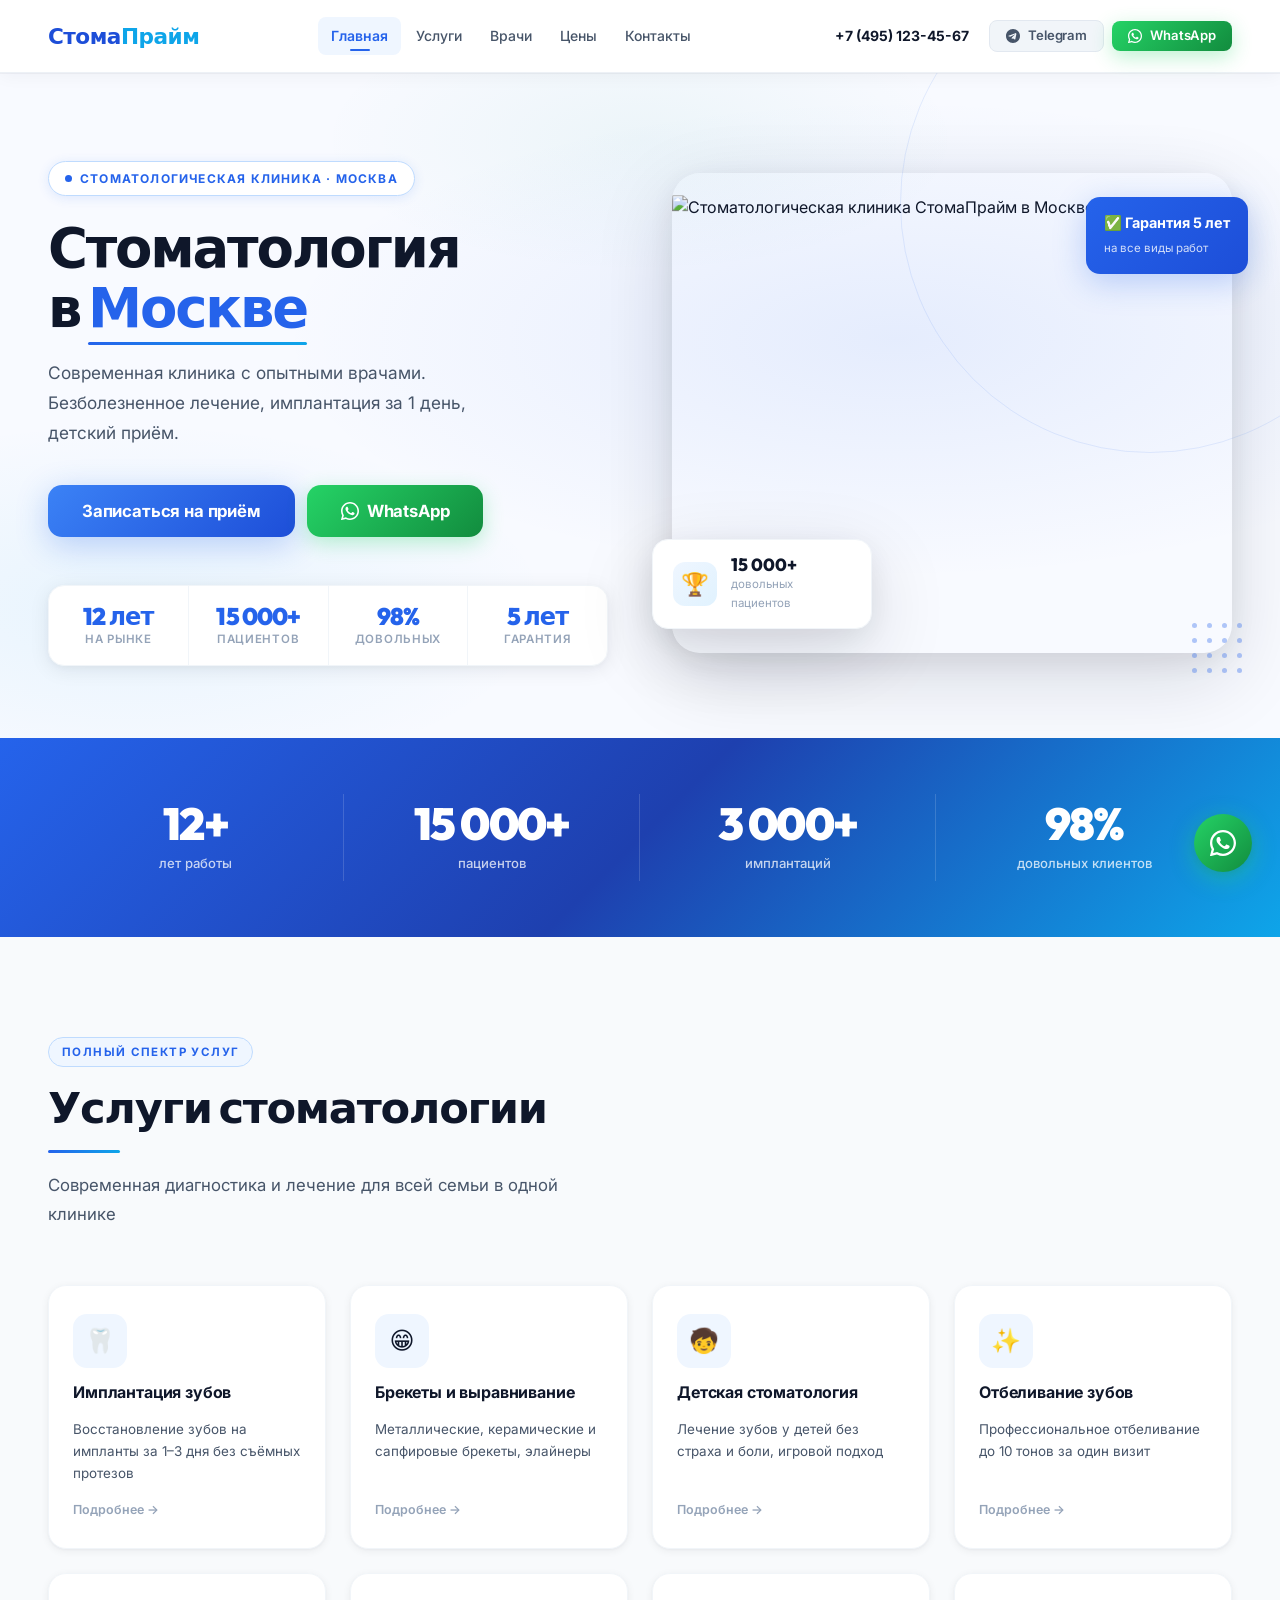
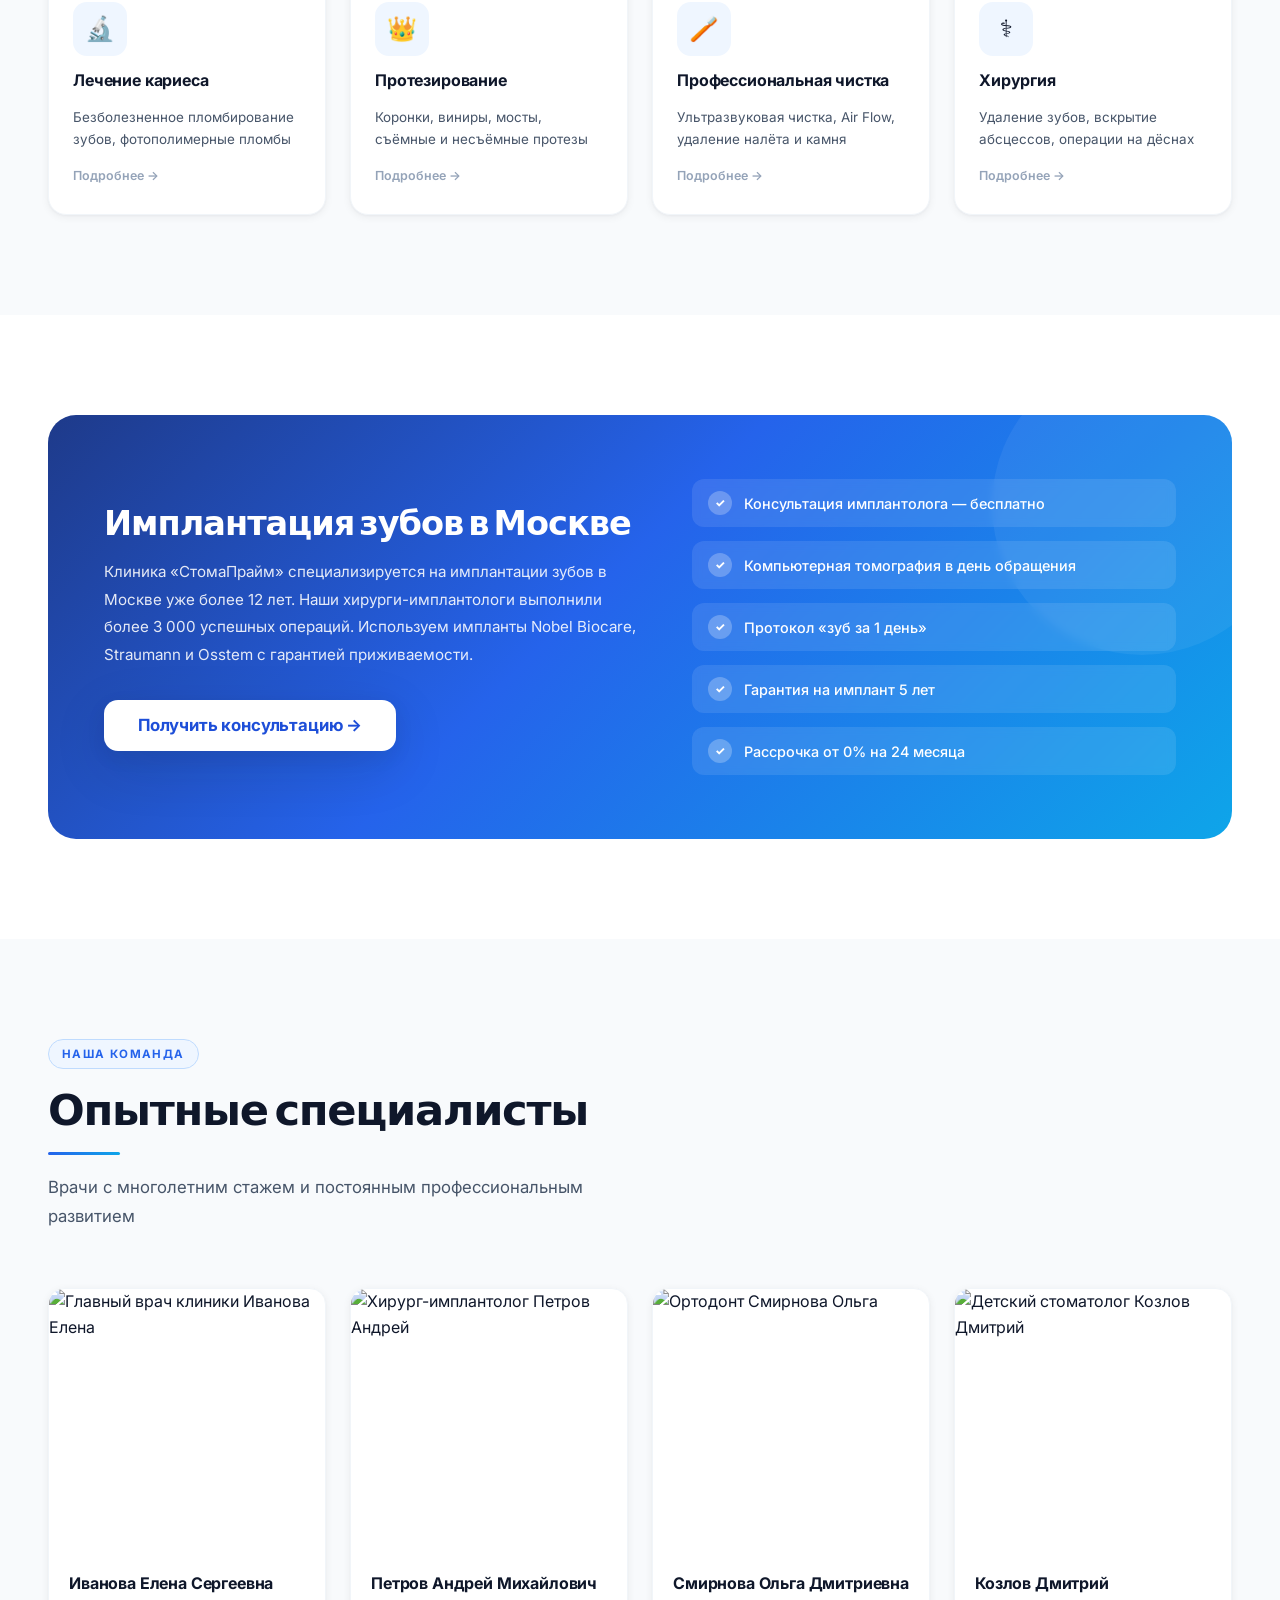
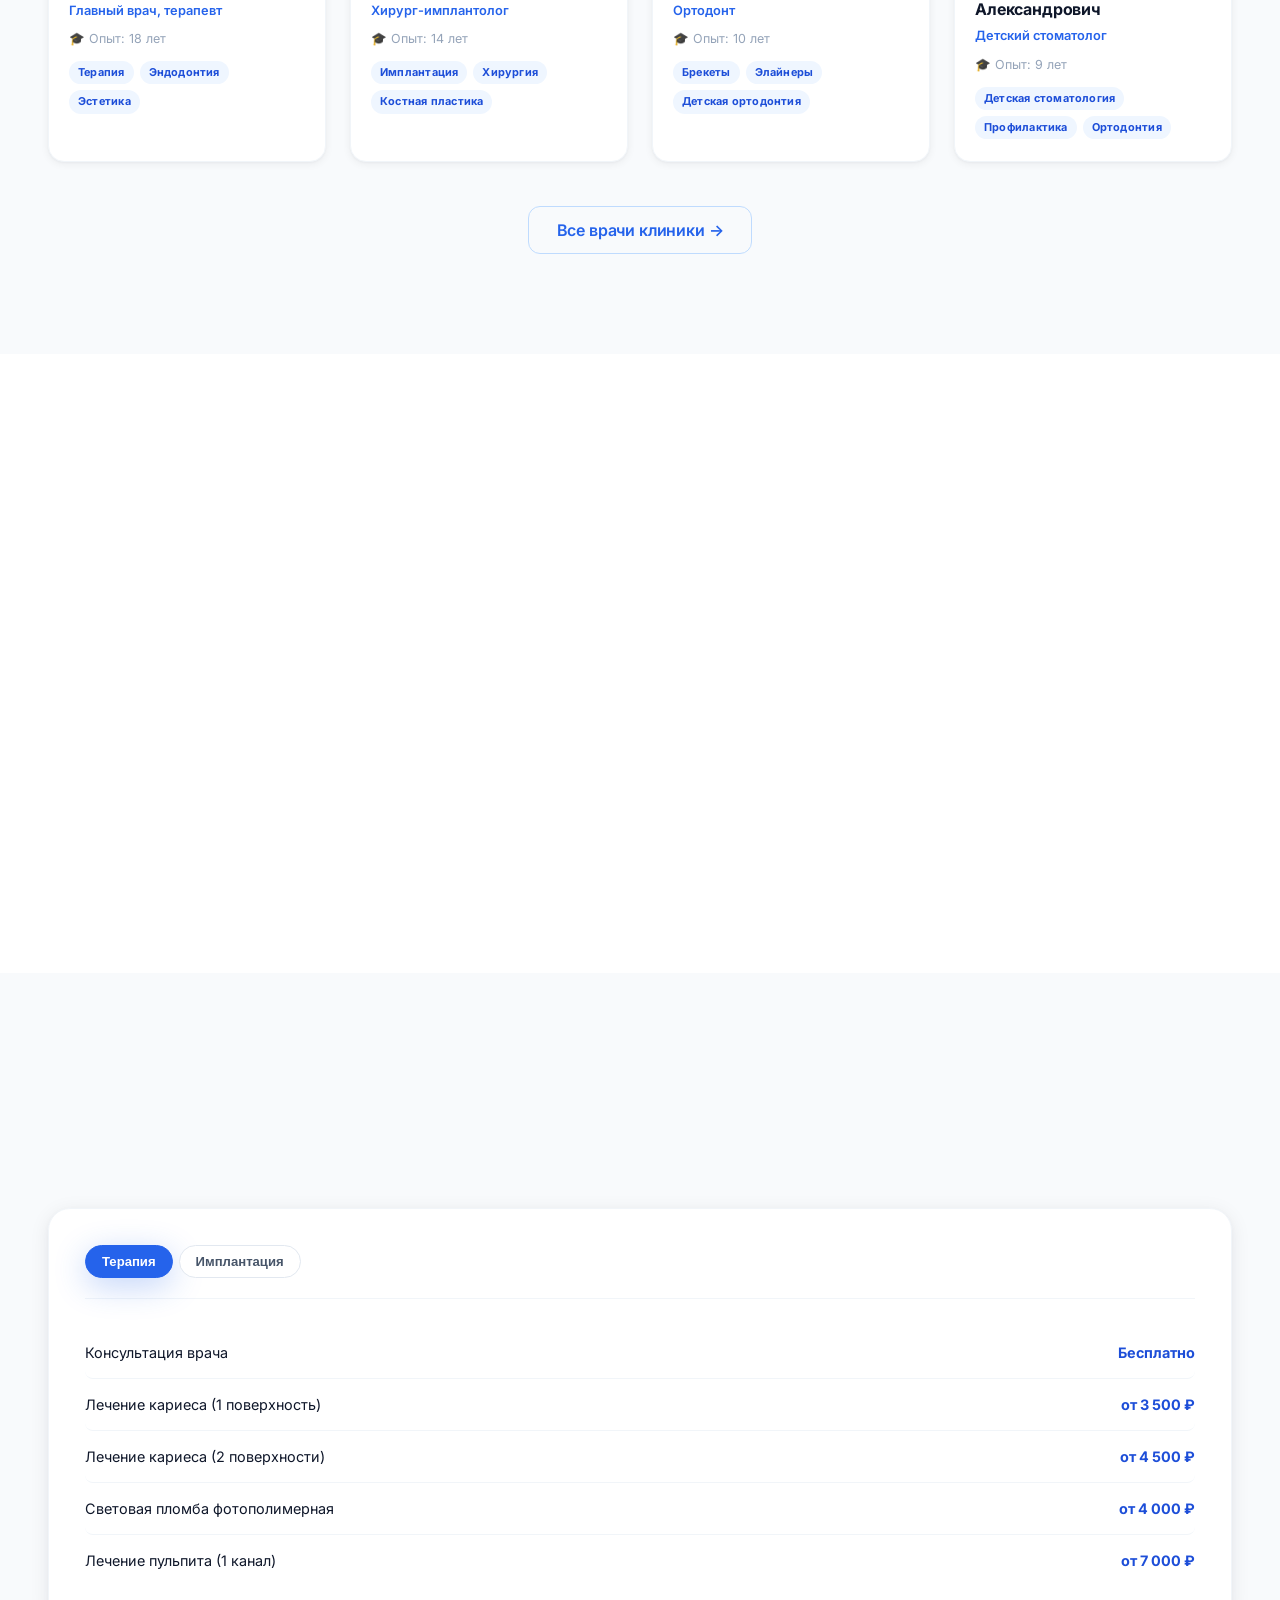
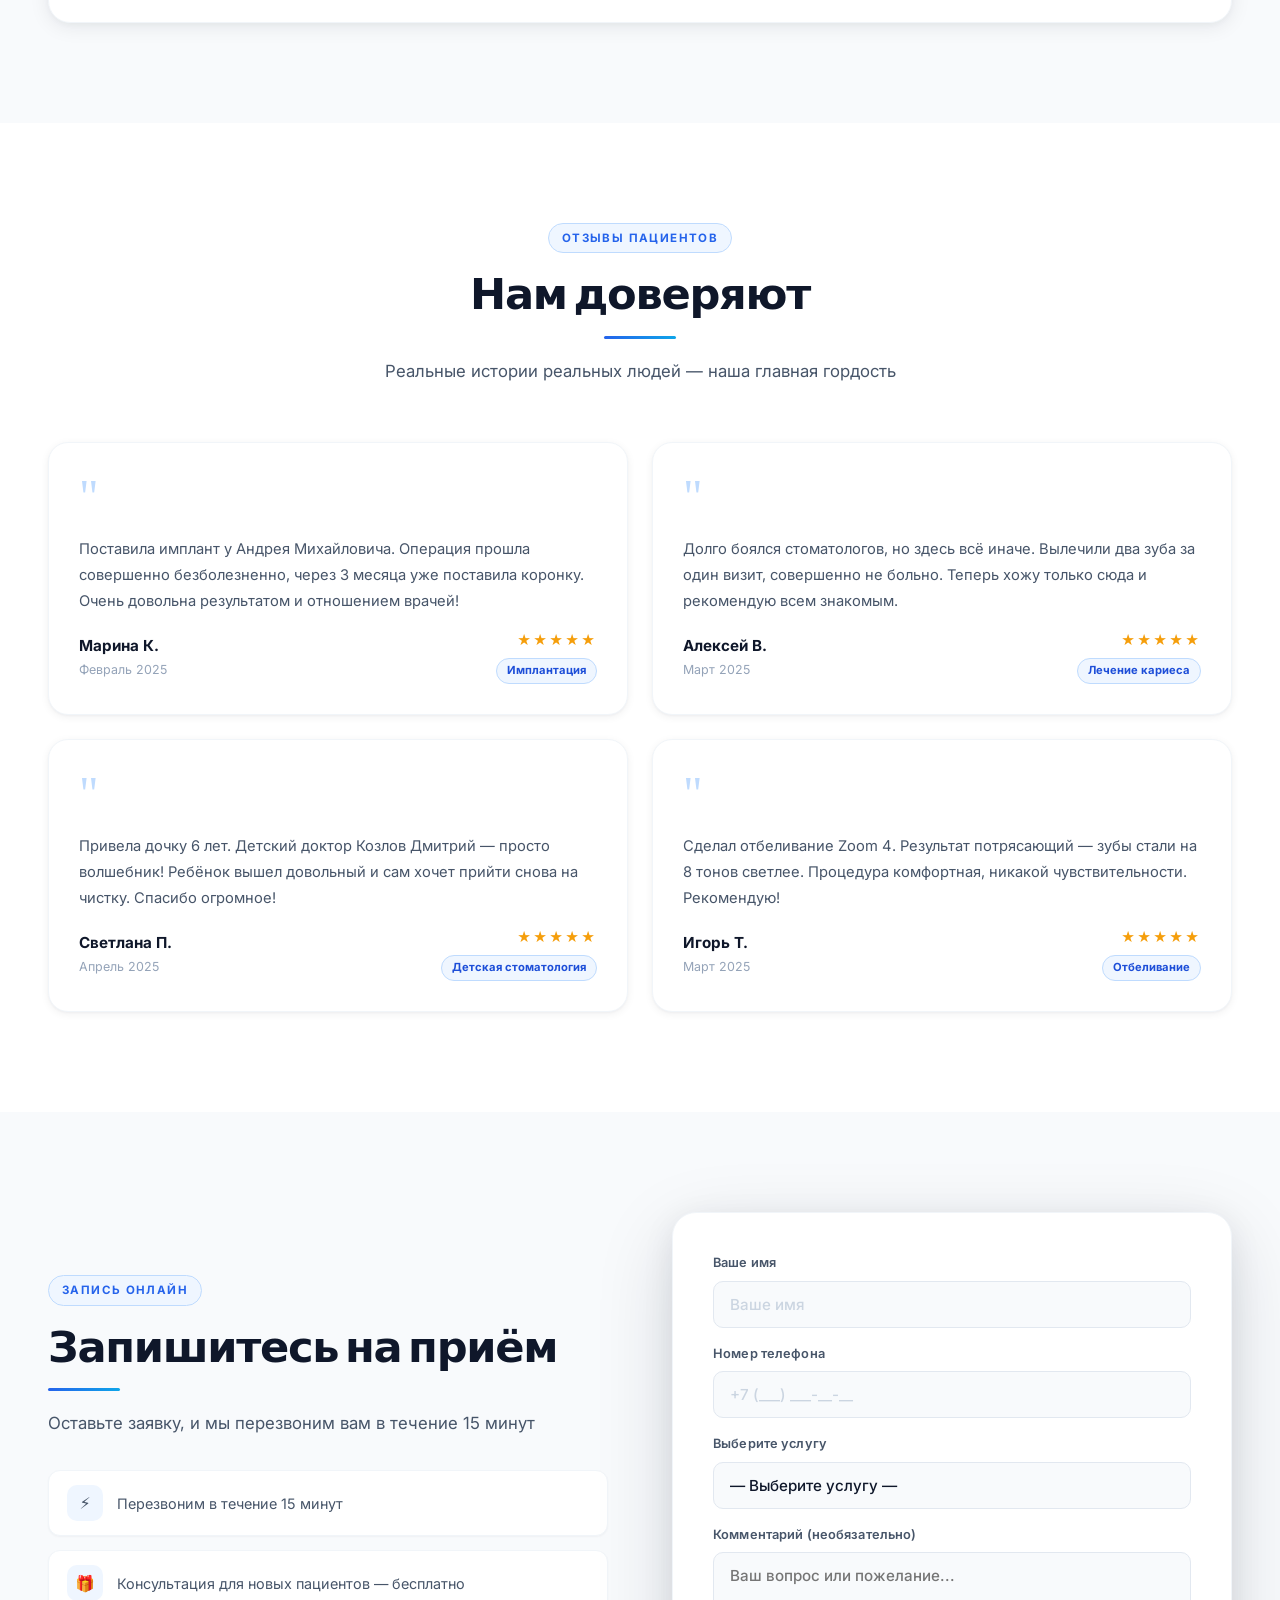
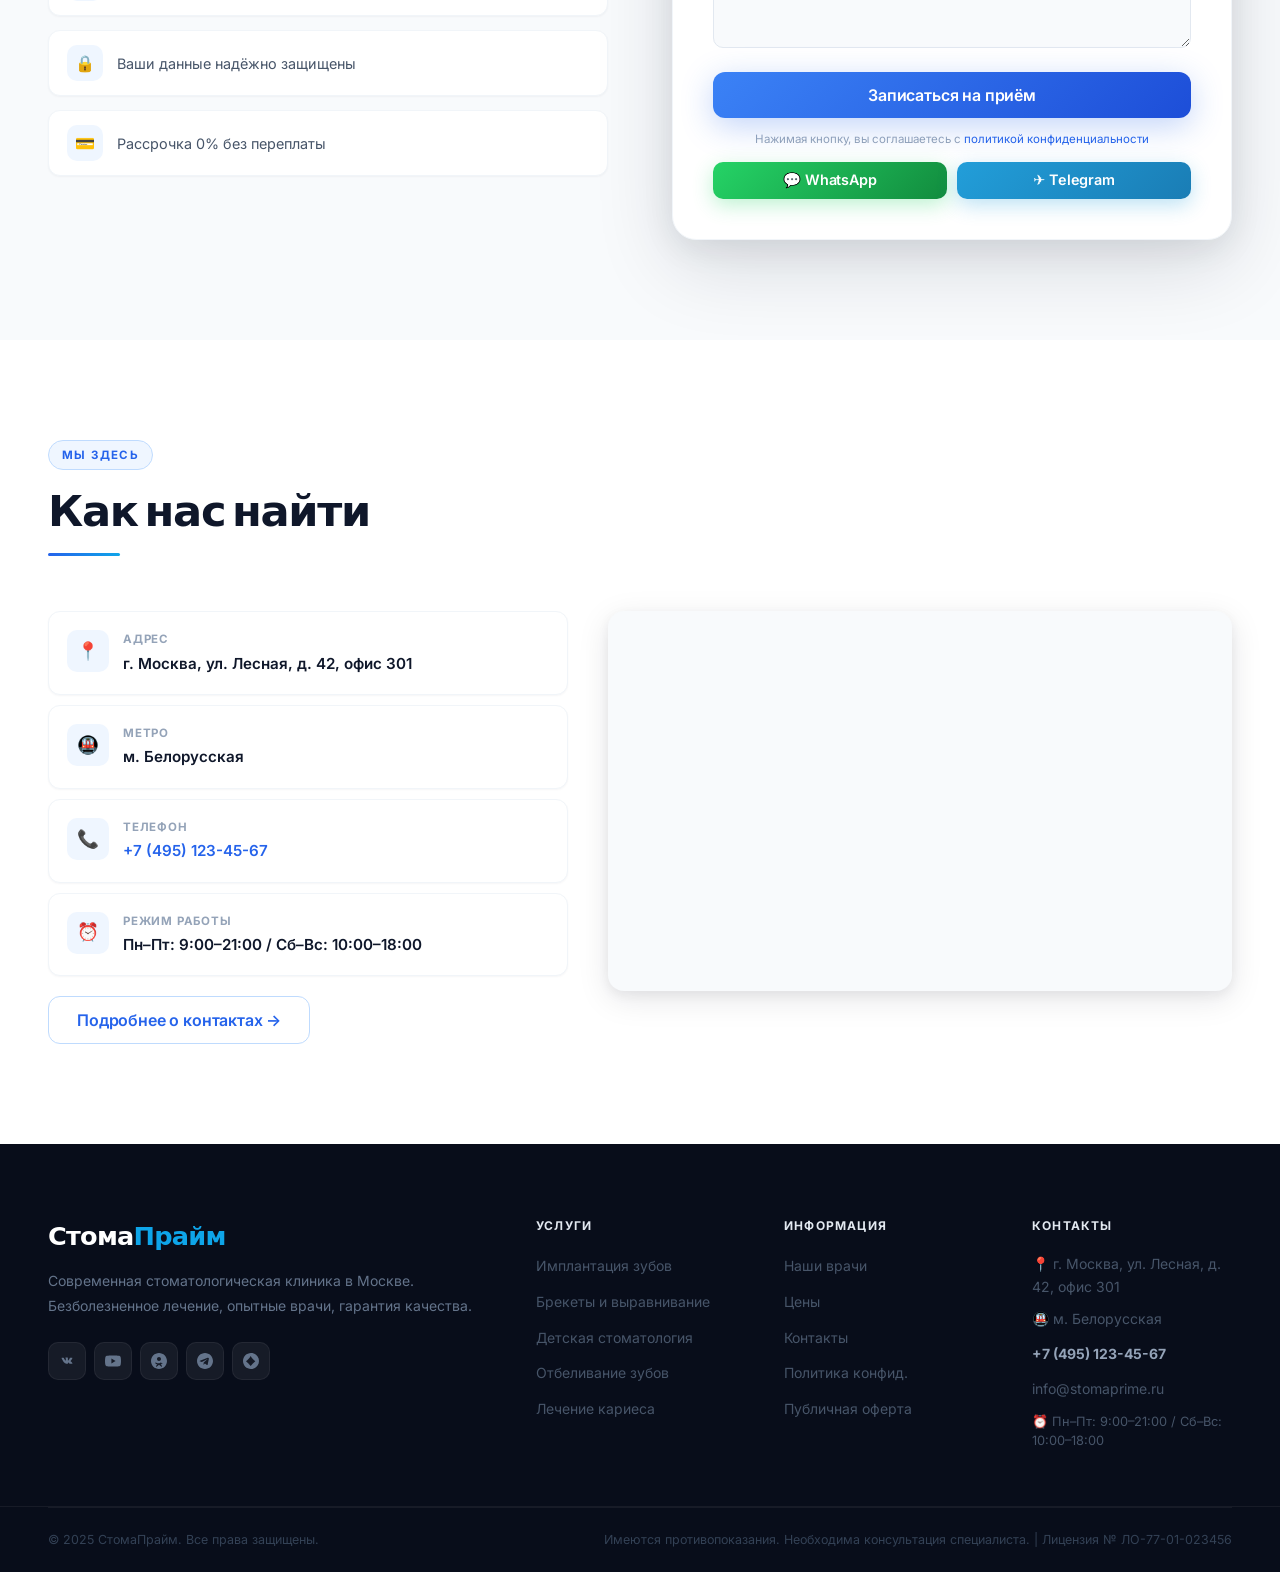
==== index.html @ 73de9001 "Add files via upload" ====
<!DOCTYPE html>
<html lang="ru">
<head>
  <meta charset="UTF-8">
  <meta name="viewport" content="width=device-width, initial-scale=1.0">
  <title id="meta-title">СтомаПрайм — Стоматология в Москве</title>
  <meta name="description" id="meta-desc" content="">
  <meta name="keywords"    id="meta-keys" content="">
  <meta property="og:title"       id="og-title" content="">
  <meta property="og:description" id="og-desc"  content="">
  <meta property="og:image"       id="og-image" content="">
  <meta property="og:type"        content="website">
  <meta name="yandex-verification" id="ya-verify" content="">
  <link rel="canonical" href="index.html">
  <link rel="preconnect" href="https://fonts.googleapis.com">
  <link rel="preconnect" href="https://fonts.gstatic.com" crossorigin>
  <link href="https://fonts.googleapis.com/css2?family=Inter:wght@400;500;600;700&family=Outfit:wght@400;500;600;700;800;900&display=swap" rel="stylesheet">
  <link rel="stylesheet" href="shared.css">

  <style>
  /* ══════════════════════════════════════════
     HERO
  ══════════════════════════════════════════ */
  .hero {
    position: relative;
    padding: 88px 0 72px;
    overflow: hidden;
    background: #f8faff;
  }
  /* Mesh gradient background */
  .hero::before {
    content: '';
    position: absolute;
    inset: 0;
    background:
      radial-gradient(ellipse 80% 60% at 70% 40%, rgba(37,99,235,0.09) 0%, transparent 60%),
      radial-gradient(ellipse 60% 50% at 10% 80%, rgba(14,165,233,0.07) 0%, transparent 55%),
      radial-gradient(ellipse 50% 40% at 50% 10%, rgba(13,148,136,0.05) 0%, transparent 50%);
    pointer-events: none;
  }
  /* Decorative ring */
  .hero::after {
    content: '';
    position: absolute;
    right: -120px; top: -120px;
    width: 500px; height: 500px;
    border-radius: 50%;
    border: 1px solid rgba(37,99,235,0.1);
    pointer-events: none;
  }

  .hero-inner {
    display: grid;
    grid-template-columns: 1fr 1fr;
    gap: 64px;
    align-items: center;
    position: relative;
  }
  @media(max-width:860px) {
    .hero-inner { grid-template-columns: 1fr; gap: 40px; }
    .hero-image-col { order: -1; }
    .hero { padding: 56px 0 48px; }
  }

  .hero-eyebrow {
    display: inline-flex; align-items: center; gap: 8px;
    font-size: 0.75rem; font-weight: 700; letter-spacing: 0.1em; text-transform: uppercase;
    color: var(--primary); background: white;
    padding: 7px 16px; border-radius: 99px;
    border: 1px solid var(--primary-mid);
    margin-bottom: 22px;
    box-shadow: 0 2px 12px rgba(37,99,235,0.12);
  }
  .hero-eyebrow-dot {
    width: 7px; height: 7px; border-radius: 50%;
    background: var(--primary);
    animation: blink 2s ease-in-out infinite;
  }
  @keyframes blink { 0%,100%{opacity:1} 50%{opacity:0.3} }

  .hero h1 {
    font-family: var(--font-display);
    font-size: clamp(2.2rem, 5vw, 3.4rem);
    font-weight: 900;
    color: var(--text);
    line-height: 1.1;
    letter-spacing: -0.04em;
    margin-bottom: 20px;
  }
  .hero h1 .h1-accent { color: var(--primary); position: relative; }
  .hero h1 .h1-accent::after {
    content: '';
    position: absolute;
    bottom: -4px; left: 0; right: 0;
    height: 3px;
    background: linear-gradient(90deg, var(--primary), var(--accent));
    border-radius: 99px;
  }

  .hero-subtitle {
    font-size: 1.08rem; color: var(--text-muted); line-height: 1.75;
    margin-bottom: 36px; max-width: 440px; font-weight: 400;
  }

  .hero-btns { display: flex; gap: 12px; flex-wrap: wrap; margin-bottom: 48px; }

  /* Trust stats row */
  .hero-stats {
    display: flex;
    gap: 0;
    background: white;
    border-radius: 16px;
    border: 1px solid var(--border-light);
    box-shadow: var(--shadow);
    overflow: hidden;
  }
  .hero-stat {
    flex: 1;
    padding: 18px 16px;
    text-align: center;
    border-right: 1px solid var(--border-light);
    transition: background 0.2s;
  }
  .hero-stat:last-child { border-right: none; }
  .hero-stat:hover { background: var(--primary-light); }
  .hero-stat-num {
    font-family: var(--font-display);
    font-size: 1.5rem; font-weight: 900; color: var(--primary);
    letter-spacing: -0.04em; line-height: 1;
    margin-bottom: 4px;
    display: block;
  }
  .hero-stat-label {
    font-size: 0.72rem; color: var(--text-light); font-weight: 600;
    text-transform: uppercase; letter-spacing: 0.06em; line-height: 1.3;
    display: block;
  }
  @media(max-width:480px) {
    .hero-stats { display: grid; grid-template-columns: repeat(2,1fr); }
    .hero-stat:nth-child(2) { border-right: none; }
    .hero-stat:nth-child(3) { border-top: 1px solid var(--border-light); border-right: 1px solid var(--border-light); }
    .hero-stat:nth-child(4) { border-top: 1px solid var(--border-light); }
  }

  /* Image column */
  .hero-image-col { position: relative; }
  .hero-img-frame {
    position: relative;
    border-radius: 28px;
    overflow: hidden;
    box-shadow: var(--shadow-xl);
  }
  .hero-img-frame img {
    width: 100%; height: 480px;
    object-fit: cover; object-position: center 20%;
    display: block;
    transition: transform 6s ease;
  }
  .hero-img-frame:hover img { transform: scale(1.03); }
  @media(max-width:860px) { .hero-img-frame img { height: 280px; } }

  /* Floating card on image */
  .hero-float-card {
    position: absolute;
    bottom: 24px; left: -20px;
    background: white;
    border-radius: 16px;
    padding: 16px 20px;
    display: flex; align-items: center; gap: 14px;
    box-shadow: var(--shadow-xl);
    border: 1px solid var(--border-light);
    animation: floatUp 3s ease-in-out infinite;
    max-width: 220px;
  }
  @media(max-width:860px) { .hero-float-card { left: 12px; bottom: 14px; } }
  @keyframes floatUp {
    0%,100% { transform: translateY(0); }
    50%      { transform: translateY(-6px); }
  }
  .hero-float-icon {
    width: 44px; height: 44px; flex-shrink: 0;
    background: linear-gradient(135deg, var(--primary-light), var(--accent-light));
    border-radius: 12px;
    display: flex; align-items: center; justify-content: center; font-size: 1.4rem;
  }
  .hero-float-num { font-family: var(--font-display); font-size: 1.1rem; font-weight: 800; color: var(--text); line-height: 1; }
  .hero-float-text { font-size: 0.72rem; color: var(--text-light); margin-top: 2px; }

  /* Second float card */
  .hero-float-card2 {
    position: absolute;
    top: 24px; right: -16px;
    background: linear-gradient(135deg, var(--primary), var(--primary-dark));
    color: white;
    border-radius: 14px;
    padding: 14px 18px;
    box-shadow: var(--shadow-blue);
    animation: floatUp 3.5s 0.5s ease-in-out infinite;
    white-space: nowrap;
  }
  @media(max-width:860px) { .hero-float-card2 { right: 12px; top: 12px; } }
  .hero-float-card2 strong { display: block; font-size: 0.9rem; font-weight: 700; }
  .hero-float-card2 span { font-size: 0.72rem; opacity: 0.8; }

  /* Decorative dots */
  .hero-dots {
    position: absolute;
    bottom: -20px; right: -10px;
    display: grid;
    grid-template-columns: repeat(4,1fr);
    gap: 10px;
    opacity: 0.35;
    pointer-events: none;
  }
  .hero-dot {
    width: 5px; height: 5px; border-radius: 50%;
    background: var(--primary);
  }

  /* ══════════════════════════════════════════
     STATS / COUNTERS BAND
  ══════════════════════════════════════════ */
  .stats-band {
    background: linear-gradient(135deg, var(--primary) 0%, #1e40af 50%, #0ea5e9 100%);
    padding: 56px 0;
  }
  .stats-grid {
    display: grid;
    grid-template-columns: repeat(4,1fr);
    gap: 0;
  }
  @media(max-width:700px) { .stats-grid { grid-template-columns: repeat(2,1fr); } }
  .stat-item {
    text-align: center;
    padding: 8px 20px;
    border-right: 1px solid rgba(255,255,255,0.15);
  }
  .stat-item:last-child { border-right: none; }
  @media(max-width:700px) {
    .stat-item:nth-child(2) { border-right: none; }
    .stat-item:nth-child(3) { border-top: 1px solid rgba(255,255,255,0.15); }
  }
  .stat-num {
    font-family: var(--font-display);
    font-size: clamp(2rem, 4vw, 2.8rem);
    font-weight: 900; color: white; line-height: 1;
    letter-spacing: -0.04em; margin-bottom: 8px;
  }
  .stat-label { font-size: 0.82rem; color: rgba(255,255,255,0.75); font-weight: 500; line-height: 1.4; }

  /* ══════════════════════════════════════════
     SERVICES
  ══════════════════════════════════════════ */
  .service-card {
    background: white;
    border-radius: 18px;
    padding: 28px 24px;
    border: 1px solid var(--border-light);
    box-shadow: var(--shadow-sm);
    transition: box-shadow 0.3s var(--ease), transform 0.3s var(--ease-spring), border-color 0.2s;
    display: flex; flex-direction: column; gap: 12px;
    text-decoration: none; color: inherit;
    will-change: transform;
    position: relative; overflow: hidden;
  }
  .service-card::before {
    content: '';
    position: absolute; top: 0; left: 0; right: 0; height: 3px;
    background: linear-gradient(90deg, var(--primary), var(--accent));
    transform: scaleX(0); transform-origin: left;
    transition: transform 0.3s var(--ease);
    border-radius: 99px;
  }
  .service-card:hover { box-shadow: var(--shadow-lg); transform: translateY(-6px); border-color: var(--primary-mid); }
  .service-card:hover::before { transform: scaleX(1); }
  .service-card:hover .service-icon { background: linear-gradient(135deg, var(--primary), var(--accent)); color: white; transform: scale(1.05) rotate(-3deg); }
  .service-card:hover .service-arrow { transform: translateX(5px); color: var(--primary); }
  .service-icon {
    width: 54px; height: 54px; background: var(--primary-light); border-radius: 14px;
    display: flex; align-items: center; justify-content: center; font-size: 1.5rem;
    transition: background 0.3s, transform 0.3s var(--ease-spring);
  }
  .service-title { font-size: 1rem; font-weight: 700; color: var(--text); letter-spacing: -0.01em; }
  .service-desc  { font-size: 0.84rem; color: var(--text-muted); line-height: 1.65; flex: 1; }
  .service-arrow { font-size: 0.78rem; color: var(--text-light); transition: var(--transition); margin-top: 4px; font-weight: 600; }

  /* ══════════════════════════════════════════
     SEO BLOCK (IMPLANT)
  ══════════════════════════════════════════ */
  .seo-block {
    background: linear-gradient(135deg, #1e3a8a 0%, var(--primary) 45%, #0ea5e9 100%);
    border-radius: 28px;
    padding: 64px 56px;
    color: white;
    display: grid;
    grid-template-columns: 1.1fr 1fr;
    gap: 56px; align-items: center;
    position: relative; overflow: hidden;
  }
  .seo-block::before {
    content: '';
    position: absolute;
    top: -60px; right: -60px;
    width: 300px; height: 300px;
    border-radius: 50%;
    background: rgba(255,255,255,0.06);
    pointer-events: none;
  }
  @media(max-width:768px) { .seo-block { grid-template-columns: 1fr; padding: 40px 28px; gap: 32px; } }
  .seo-block h2 { font-family: var(--font-display); font-size: clamp(1.5rem,3vw,2.1rem); font-weight: 800; margin-bottom: 16px; line-height: 1.15; letter-spacing: -0.03em; }
  .seo-block p  { font-size: 0.95rem; line-height: 1.8; opacity: 0.88; margin-bottom: 32px; }
  .seo-benefits { display: flex; flex-direction: column; gap: 14px; }
  .seo-benefit {
    display: flex; align-items: center; gap: 12px;
    font-size: 0.9rem; font-weight: 500;
    background: rgba(255,255,255,0.1);
    padding: 12px 16px; border-radius: 12px;
    backdrop-filter: blur(4px);
    transition: background 0.2s;
  }
  .seo-benefit:hover { background: rgba(255,255,255,0.18); }
  .seo-benefit-check {
    width: 24px; height: 24px; min-width: 24px;
    background: rgba(255,255,255,0.25); border-radius: 50%;
    display: flex; align-items: center; justify-content: center;
    font-size: 0.72rem; font-weight: 800;
  }

  /* ══════════════════════════════════════════
     PROMOS
  ══════════════════════════════════════════ */
  .promo-card {
    background: white; border-radius: 18px;
    padding: 30px 26px;
    border: 1px solid var(--border-light);
    box-shadow: var(--shadow-sm);
    display: flex; flex-direction: column; gap: 12px;
    position: relative; overflow: hidden;
    transition: box-shadow 0.3s var(--ease), transform 0.3s var(--ease-spring);
  }
  .promo-card:hover { box-shadow: var(--shadow-md); transform: translateY(-4px); }
  .promo-stripe {
    position: absolute; top: 0; left: 0; right: 0; height: 4px;
    border-radius: 0;
  }
  .promo-stripe-blue  { background: linear-gradient(90deg, var(--primary), var(--accent)); }
  .promo-stripe-green { background: linear-gradient(90deg, var(--green), #34d399); }
  .promo-stripe-teal  { background: linear-gradient(90deg, var(--teal), #2dd4bf); }
  .promo-title { font-size: 1.05rem; font-weight: 700; color: var(--text); margin-top: 8px; }
  .promo-desc  { font-size: 0.875rem; color: var(--text-muted); line-height: 1.65; flex: 1; }

  /* ══════════════════════════════════════════
     PRICES
  ══════════════════════════════════════════ */
  .prices-tabs {
    display: flex; gap: 6px; flex-wrap: wrap; margin-bottom: 28px;
    padding-bottom: 20px;
    border-bottom: 1px solid var(--border-light);
  }
  .price-tab {
    font-size: 0.82rem; font-weight: 600;
    padding: 8px 16px; border-radius: 99px;
    border: 1.5px solid var(--border);
    background: white; cursor: pointer;
    transition: var(--transition-fast); color: var(--text-muted);
  }
  .price-tab.active, .price-tab:hover {
    background: var(--primary); border-color: var(--primary); color: white;
    box-shadow: var(--shadow-blue);
  }
  .price-table { display: none; animation: fadeIn 0.2s var(--ease); }
  .price-table.active { display: block; }
  @keyframes fadeIn { from{opacity:0;transform:translateY(4px)} to{opacity:1;transform:none} }
  .price-row {
    display: flex; align-items: center; justify-content: space-between;
    padding: 14px 0; border-bottom: 1px solid var(--border-light); gap: 16px;
    transition: background 0.15s; border-radius: 8px;
  }
  .price-row:last-child { border-bottom: none; }
  .price-row:hover { background: var(--bg-soft); padding-left: 10px; padding-right: 10px; margin: 0 -10px; }
  .price-service { font-size: 0.9rem; color: var(--text); }
  .price-value   { font-size: 0.9rem; font-weight: 700; color: var(--primary-dark); white-space: nowrap; }

  /* ══════════════════════════════════════════
     REVIEWS
  ══════════════════════════════════════════ */
  .review-card {
    background: white; border-radius: 20px;
    padding: 30px; border: 1px solid var(--border-light);
    box-shadow: var(--shadow-sm);
    display: flex; flex-direction: column; gap: 16px;
    transition: box-shadow 0.3s var(--ease), transform 0.3s var(--ease-spring);
  }
  .review-card:hover { box-shadow: var(--shadow-md); transform: translateY(-4px); }
  .review-quote { font-size: 3rem; color: var(--primary-mid); line-height: 1; font-family: Georgia, serif; }
  .review-text  { font-size: 0.92rem; color: var(--text-muted); line-height: 1.75; flex: 1; }
  .review-name  { font-weight: 700; font-size: 0.95rem; color: var(--text); }
  .review-meta  { font-size: 0.78rem; color: var(--text-light); margin-top: 2px; }
  .review-service { font-size: 0.7rem; font-weight: 700; background: var(--primary-light); color: var(--primary-dark); padding: 3px 10px; border-radius: 99px; border: 1px solid var(--primary-mid); }

  /* ══════════════════════════════════════════
     FORM SECTION
  ══════════════════════════════════════════ */
  .form-section-inner {
    display: grid;
    grid-template-columns: 1fr 1fr;
    gap: 64px; align-items: center;
  }
  @media(max-width:768px) { .form-section-inner { grid-template-columns: 1fr; gap: 36px; } }
  .form-promise { display: flex; flex-direction: column; gap: 14px; margin-top: 32px; }
  .form-promise-item {
    display: flex; align-items: center; gap: 14px;
    font-size: 0.9rem; color: var(--text-muted);
    padding: 14px 18px;
    background: white;
    border-radius: 12px;
    border: 1px solid var(--border-light);
    box-shadow: var(--shadow-xs);
    transition: var(--transition);
  }
  .form-promise-item:hover { border-color: var(--primary-mid); transform: translateX(4px); }
  .form-promise-icon {
    width: 36px; height: 36px; min-width: 36px;
    background: var(--primary-light); border-radius: 10px;
    display: flex; align-items: center; justify-content: center; font-size: 1rem;
  }
  .form-box {
    background: white; border-radius: 24px;
    padding: 40px;
    box-shadow: var(--shadow-xl);
    border: 1px solid var(--border-light);
  }
  @media(max-width:480px) { .form-box { padding: 24px 18px; border-radius: 18px; } }
  </style>
</head>
<body>

<header class="site-header" id="site-header"></header>

<main>

<!-- ══ HERO ══════════════════════════════════════════════════ -->
<section class="hero" aria-label="Главная">
  <div class="container">
    <div class="hero-inner">

      <div class="hero-content">
        <div class="hero-eyebrow reveal">
          <span class="hero-eyebrow-dot"></span>
          Стоматологическая клиника · Москва
        </div>
        <h1 class="reveal reveal-d1" id="hero-h1">
          Стоматология<br>в <span class="h1-accent">Москве</span>
        </h1>
        <p class="hero-subtitle reveal reveal-d2" id="hero-subtitle"></p>
        <div class="hero-btns reveal reveal-d3">
          <a href="#form" class="btn btn-primary btn-xl" id="hero-cta-primary">Записаться на приём</a>
          <a href="#" class="btn btn-wa btn-xl" id="hero-cta-wa" target="_blank" rel="noopener">
            <svg width="18" height="18" viewBox="0 0 24 24" fill="currentColor"><path d="M17.472 14.382c-.297-.149-1.758-.867-2.03-.967-.273-.099-.471-.148-.67.15-.197.297-.767.966-.94 1.164-.173.199-.347.223-.644.075-.297-.15-1.255-.463-2.39-1.475-.883-.788-1.48-1.761-1.653-2.059-.173-.297-.018-.458.13-.606.134-.133.298-.347.446-.52.149-.174.198-.298.298-.497.099-.198.05-.371-.025-.52-.075-.149-.669-1.612-.916-2.207-.242-.579-.487-.5-.669-.51-.173-.008-.371-.01-.57-.01-.198 0-.52.074-.792.372-.272.297-1.04 1.016-1.04 2.479 0 1.462 1.065 2.875 1.213 3.074.149.198 2.096 3.2 5.077 4.487.709.306 1.262.489 1.694.625.712.227 1.36.195 1.871.118.571-.085 1.758-.719 2.006-1.413.248-.694.248-1.289.173-1.413-.074-.124-.272-.198-.57-.347z"/><path d="M12 0C5.373 0 0 5.373 0 12c0 2.123.558 4.116 1.535 5.845L.057 23.492a.5.5 0 00.609.61l5.757-1.505A11.95 11.95 0 0012 24c6.627 0 12-5.373 12-12S18.627 0 12 0zm0 21.894a9.888 9.888 0 01-5.031-1.37l-.36-.213-3.733.977.999-3.645-.235-.374A9.867 9.867 0 012.106 12C2.106 6.58 6.58 2.106 12 2.106S21.894 6.58 21.894 12 17.42 21.894 12 21.894z"/></svg>
            WhatsApp
          </a>
        </div>
        <!-- Animated stats -->
        <div class="hero-stats reveal reveal-d4" id="hero-stats"></div>
      </div>

      <div class="hero-image-col reveal-right">
        <div class="hero-img-frame">
          <img id="hero-image" src="" alt="" loading="eager" data-parallax="0.08">
        </div>
        <div class="hero-float-card">
          <div class="hero-float-icon">🏆</div>
          <div>
            <div class="hero-float-num" data-counter data-target="15000" data-suffix="+">0</div>
            <div class="hero-float-text">довольных пациентов</div>
          </div>
        </div>
        <div class="hero-float-card2">
          <strong>✅ Гарантия 5 лет</strong>
          <span>на все виды работ</span>
        </div>
        <div class="hero-dots" aria-hidden="true">
          <div class="hero-dot"></div><div class="hero-dot"></div><div class="hero-dot"></div><div class="hero-dot"></div>
          <div class="hero-dot"></div><div class="hero-dot"></div><div class="hero-dot"></div><div class="hero-dot"></div>
          <div class="hero-dot"></div><div class="hero-dot"></div><div class="hero-dot"></div><div class="hero-dot"></div>
          <div class="hero-dot"></div><div class="hero-dot"></div><div class="hero-dot"></div><div class="hero-dot"></div>
        </div>
      </div>

    </div>
  </div>
</section>

<!-- ══ STATS BAND ═════════════════════════════════════════════ -->
<section class="stats-band" aria-label="Наши достижения">
  <div class="container">
    <div class="stats-grid" id="stats-grid"></div>
  </div>
</section>

<!-- ══ SERVICES ══════════════════════════════════════════════ -->
<section class="section section-bg" id="services" aria-label="Услуги">
  <div class="container">
    <div class="section-header reveal">
      <div class="section-label">Полный спектр услуг</div>
      <h2 class="section-title">Услуги стоматологии</h2>
      <div class="divider wide"></div>
      <p class="section-subtitle">Современная диагностика и лечение для всей семьи в одной клинике</p>
    </div>
    <div class="grid-4" id="services-grid"></div>
  </div>
</section>

<!-- ══ SEO / IMPLANT BLOCK ════════════════════════════════════ -->
<section class="section" aria-label="Имплантация зубов">
  <div class="container">
    <div class="seo-block reveal-scale" id="seo-block"></div>
  </div>
</section>

<!-- ══ DOCTORS ════════════════════════════════════════════════ -->
<section class="section section-bg" id="doctors-preview" aria-label="Врачи">
  <div class="container">
    <div class="section-header reveal">
      <div class="section-label">Наша команда</div>
      <h2 class="section-title">Опытные специалисты</h2>
      <div class="divider wide"></div>
      <p class="section-subtitle">Врачи с многолетним стажем и постоянным профессиональным развитием</p>
    </div>
    <div class="grid-4" id="doctors-grid"></div>
    <div style="text-align:center;margin-top:44px" class="reveal">
      <a href="doctors.html" class="btn btn-outline btn-lg">Все врачи клиники →</a>
    </div>
  </div>
</section>

<!-- ══ PROMOS ═════════════════════════════════════════════════ -->
<section class="section" aria-label="Акции">
  <div class="container">
    <div class="section-header reveal">
      <div class="section-label">Специальные предложения</div>
      <h2 class="section-title">Акции и скидки</h2>
      <div class="divider wide"></div>
    </div>
    <div class="grid-3" id="promos-grid"></div>
  </div>
</section>

<!-- ══ PRICES PREVIEW ════════════════════════════════════════ -->
<section class="section section-bg" id="prices-preview" aria-label="Цены">
  <div class="container">
    <div style="display:flex;align-items:flex-end;justify-content:space-between;flex-wrap:wrap;gap:20px;margin-bottom:40px" class="reveal">
      <div>
        <div class="section-label">Прозрачные цены</div>
        <h2 class="section-title" style="margin-bottom:0">Стоимость услуг</h2>
      </div>
      <a href="prices.html" class="btn btn-outline btn-lg">Полный прайс-лист →</a>
    </div>
    <div style="background:white;border-radius:22px;padding:36px;border:1px solid var(--border-light);box-shadow:var(--shadow)" class="reveal">
      <div class="prices-tabs" id="price-tabs"></div>
      <div id="price-tables"></div>
    </div>
  </div>
</section>

<!-- ══ REVIEWS ════════════════════════════════════════════════ -->
<section class="section" aria-label="Отзывы">
  <div class="container">
    <div class="section-header center reveal">
      <div class="section-label">Отзывы пациентов</div>
      <h2 class="section-title">Нам доверяют</h2>
      <div class="divider center wide"></div>
      <p class="section-subtitle">Реальные истории реальных людей — наша главная гордость</p>
    </div>
    <div class="grid-2" id="reviews-grid"></div>
  </div>
</section>

<!-- ══ FORM ═══════════════════════════════════════════════════ -->
<section class="section section-bg" id="form" aria-label="Запись на приём">
  <div class="container">
    <div class="form-section-inner">
      <div class="form-left reveal-left">
        <div class="section-label">Запись онлайн</div>
        <h2 class="section-title" id="form-title"></h2>
        <div class="divider wide"></div>
        <p class="section-subtitle" id="form-subtitle"></p>
        <div class="form-promise" id="form-promise"></div>
      </div>
      <div class="form-box reveal-right" id="form-box"></div>
    </div>
  </div>
</section>

<!-- ══ CONTACTS ═══════════════════════════════════════════════ -->
<section class="section" id="contacts-preview" aria-label="Контакты">
  <div class="container">
    <div class="section-header reveal">
      <div class="section-label">Мы здесь</div>
      <h2 class="section-title">Как нас найти</h2>
      <div class="divider wide"></div>
    </div>
    <div class="contact-grid">
      <div class="reveal-left">
        <div class="contact-info" id="contact-info"></div>
        <div style="margin-top:20px">
          <a href="contacts.html" class="btn btn-outline btn-lg">Подробнее о контактах →</a>
        </div>
      </div>
      <div class="map-wrap reveal-right" id="map-wrap"></div>
    </div>
  </div>
</section>

</main>

<footer class="site-footer" id="site-footer"></footer>

<script src="config.js"></script>
<script src="shared.js"></script>
<script>
document.addEventListener('DOMContentLoaded', () => {
  const d = SITE_DATA;

  // ── SEO meta ──
  document.getElementById('meta-title').textContent  = d.seo.defaultTitle;
  document.getElementById('meta-desc').content       = d.seo.defaultDescription;
  document.getElementById('meta-keys').content       = d.seo.defaultKeywords;
  document.getElementById('og-title').content        = d.seo.defaultTitle;
  document.getElementById('og-desc').content         = d.seo.defaultDescription;
  document.getElementById('og-image').content        = d.seo.ogImage;
  if (d.seo.yandexVerification) document.getElementById('ya-verify').content = d.seo.yandexVerification;

  // ── HERO ──
  document.getElementById('hero-subtitle').textContent = d.hero.subtitle;
  document.getElementById('hero-image').src = d.hero.image;
  document.getElementById('hero-image').alt = d.hero.imageAlt;
  document.getElementById('hero-cta-primary').textContent = d.hero.ctaPrimary;
  document.getElementById('hero-cta-wa').href = UTILS.whatsappLink();

  // Hero stats (animated on scroll)
  document.getElementById('hero-stats').innerHTML = [
    { num: 12,    suffix: ' лет', label: 'на рынке' },
    { num: 15000, suffix: '+',    label: 'пациентов' },
    { num: 98,    suffix: '%',    label: 'довольных' },
    { num: 5,     suffix: ' лет', label: 'гарантия' },
  ].map(s => `
    <div class="hero-stat">
      <span class="hero-stat-num" data-counter data-target="${s.num}" data-suffix="${s.suffix}">0${s.suffix}</span>
      <span class="hero-stat-label">${s.label}</span>
    </div>
  `).join('');

  // ── STATS BAND ──
  document.getElementById('stats-grid').innerHTML = [
    { num: 12,    suffix: '+',    label: 'лет работы' },
    { num: 15000, suffix: '+',    label: 'пациентов' },
    { num: 3000,  suffix: '+',    label: 'имплантаций' },
    { num: 98,    suffix: '%',    label: 'довольных клиентов' },
  ].map(s => `
    <div class="stat-item">
      <div class="stat-num" data-counter data-target="${s.num}" data-suffix="${s.suffix}">0</div>
      <div class="stat-label">${s.label}</div>
    </div>
  `).join('');

  // ── SERVICES ──
  document.getElementById('services-grid').innerHTML = d.services.map((s, i) => `
    <a href="${s.file}" class="service-card reveal reveal-d${Math.min(i+1,8)}">
      <div class="service-icon">${s.icon}</div>
      <div class="service-title">${s.title}</div>
      <div class="service-desc">${s.shortDesc}</div>
      <div class="service-arrow">Подробнее →</div>
    </a>
  `).join('');

  // ── SEO BLOCK ──
  document.getElementById('seo-block').innerHTML = `
    <div>
      <h2>${d.seoBlock.h2}</h2>
      <p>${d.seoBlock.description}</p>
      <a href="services/implantation.html" class="btn btn-xl" style="background:white;color:var(--primary-dark);font-weight:700;box-shadow:var(--shadow-lg)">
        ${d.seoBlock.cta} →
      </a>
    </div>
    <div class="seo-benefits">
      ${d.seoBlock.benefits.map(b => `
        <div class="seo-benefit">
          <span class="seo-benefit-check">✓</span>
          ${b}
        </div>
      `).join('')}
    </div>
  `;

  // ── DOCTORS ──
  document.getElementById('doctors-grid').innerHTML = d.doctors.map((doc, i) => `
    <div class="doctor-card reveal reveal-d${i+1}">
      <div class="doctor-photo-wrap">
        <img src="${doc.photo}" alt="${doc.alt}" class="doctor-photo" loading="lazy">
      </div>
      <div class="doctor-info">
        <div class="doctor-name">${doc.name}</div>
        <div class="doctor-role">${doc.role}</div>
        <div class="doctor-exp">🎓 Опыт: ${doc.experience}</div>
        <div class="doctor-specs">
          ${doc.specializations.map(sp => `<span class="doctor-spec">${sp}</span>`).join('')}
        </div>
      </div>
    </div>
  `).join('');

  // ── PROMOS ──
  const stripeMap = { blue: 'blue', green: 'green', teal: 'teal' };
  document.getElementById('promos-grid').innerHTML = d.promotions.map((p, i) => `
    <div class="promo-card reveal reveal-d${i+1}">
      <div class="promo-stripe promo-stripe-${stripeMap[p.color] || 'blue'}"></div>
      <div style="margin-top:4px"><span class="badge badge-${p.color === 'blue' ? 'blue' : p.color === 'green' ? 'green' : 'teal'}">${p.badge}</span></div>
      <div class="promo-title">${p.title}</div>
      <div class="promo-desc">${p.desc}</div>
      <a href="#form" class="btn btn-outline btn-sm" style="align-self:flex-start;margin-top:4px">Узнать подробнее</a>
    </div>
  `).join('');

  // ── PRICES ──
  const cats = d.prices.slice(0, 2);
  document.getElementById('price-tabs').innerHTML = cats.map((c, i) =>
    `<button class="price-tab ${i===0?'active':''}" data-tab="${i}">${c.category}</button>`
  ).join('');
  document.getElementById('price-tables').innerHTML = cats.map((c, i) => `
    <div class="price-table ${i===0?'active':''}" data-table="${i}">
      ${c.items.map(item => `
        <div class="price-row">
          <span class="price-service">${item.service}</span>
          <span class="price-value">${item.price}</span>
        </div>
      `).join('')}
    </div>
  `).join('');
  document.querySelectorAll('.price-tab').forEach(tab => {
    tab.addEventListener('click', () => {
      document.querySelectorAll('.price-tab').forEach(t => t.classList.remove('active'));
      document.querySelectorAll('.price-table').forEach(t => t.classList.remove('active'));
      tab.classList.add('active');
      document.querySelector(`[data-table="${tab.dataset.tab}"]`).classList.add('active');
    });
  });

  // ── REVIEWS ──
  const rg = document.getElementById('reviews-grid');
  if (window.innerWidth < 600) rg.style.gridTemplateColumns = '1fr';
  rg.innerHTML = d.reviews.map((r, i) => `
    <div class="review-card reveal reveal-d${i+1}">
      <div class="review-quote">"</div>
      <p class="review-text">${r.text}</p>
      <div style="display:flex;align-items:center;justify-content:space-between;flex-wrap:wrap;gap:10px">
        <div>
          <div class="review-name">${r.name}</div>
          <div class="review-meta">${r.date}</div>
        </div>
        <div style="display:flex;flex-direction:column;align-items:flex-end;gap:6px">
          <div class="stars">${'★'.repeat(r.rating)}</div>
          <div class="review-service">${r.service}</div>
        </div>
      </div>
    </div>
  `).join('');

  // ── FORM ──
  document.getElementById('form-title').textContent    = d.form.title;
  document.getElementById('form-subtitle').textContent = d.form.subtitle;
  document.getElementById('form-promise').innerHTML = [
    { icon:'⚡', text:'Перезвоним в течение 15 минут' },
    { icon:'🎁', text:'Консультация для новых пациентов — бесплатно' },
    { icon:'🔒', text:'Ваши данные надёжно защищены' },
    { icon:'💳', text:'Рассрочка 0% без переплаты' },
  ].map(p => `
    <div class="form-promise-item">
      <div class="form-promise-icon">${p.icon}</div>
      ${p.text}
    </div>
  `).join('');
  document.getElementById('form-box').innerHTML = getBookingFormHTML(false);

  // ── CONTACTS ──
  document.getElementById('contact-info').innerHTML = [
    { icon:'📍', label:'Адрес',          value: d.contacts.address },
    { icon:'🚇', label:'Метро',          value: d.contacts.metroStation },
    { icon:'📞', label:'Телефон',        value: `<a href="tel:${d.contacts.phoneRaw}">${d.contacts.phone}</a>` },
    { icon:'⏰', label:'Режим работы',   value: d.general.workingHours },
  ].map(c => `
    <div class="contact-item">
      <div class="contact-icon">${c.icon}</div>
      <div>
        <div class="contact-label">${c.label}</div>
        <div class="contact-value">${c.value}</div>
      </div>
    </div>
  `).join('');
  document.getElementById('map-wrap').innerHTML = `<iframe src="${d.map.embedUrl}" allowfullscreen loading="lazy" title="Карта клиники"></iframe>`;

  // ── INIT ENGINE ──
  initPage('index');
});
</script>
</body>
</html>
---- shared.css ----
/* ============================================================
   shared.css — PREMIUM 2025 UPGRADE
   Modern spacing · Micro-interactions · Scroll animations
   ============================================================ */

@import url('https://fonts.googleapis.com/css2?family=Inter:wght@400;500;600;700&family=Outfit:wght@400;500;600;700;800;900&display=swap');

/* ─── DESIGN TOKENS ──────────────────────────────────────── */
:root {
  --primary:          #2563eb;
  --primary-dark:     #1d4ed8;
  --primary-light:    #eff6ff;
  --primary-mid:      #bfdbfe;
  --accent:           #0ea5e9;
  --accent-light:     #e0f2fe;
  --teal:             #0d9488;
  --teal-light:       #ccfbf1;
  --green:            #059669;
  --green-light:      #d1fae5;

  --text:             #0f172a;
  --text-muted:       #475569;
  --text-light:       #94a3b8;
  --text-xlight:      #cbd5e1;

  --bg:               #ffffff;
  --bg-soft:          #f8fafc;
  --bg-subtle:        #f1f5f9;
  --bg-card:          #ffffff;
  --border:           #e2e8f0;
  --border-light:     #f1f5f9;

  --shadow-xs:    0 1px 2px rgba(15,23,42,0.04);
  --shadow-sm:    0 2px 8px rgba(15,23,42,0.06), 0 1px 3px rgba(15,23,42,0.04);
  --shadow:       0 4px 20px rgba(15,23,42,0.08), 0 2px 8px rgba(15,23,42,0.04);
  --shadow-md:    0 8px 32px rgba(15,23,42,0.10), 0 4px 12px rgba(15,23,42,0.06);
  --shadow-lg:    0 16px 56px rgba(15,23,42,0.12), 0 6px 20px rgba(15,23,42,0.07);
  --shadow-xl:    0 24px 80px rgba(15,23,42,0.14), 0 8px 32px rgba(15,23,42,0.08);
  --shadow-blue:  0 8px 32px rgba(37,99,235,0.28);
  --shadow-blue-h:0 12px 40px rgba(37,99,235,0.38);

  --radius-xs: 6px;
  --radius-sm: 10px;
  --radius:    16px;
  --radius-lg: 24px;
  --radius-xl: 32px;

  --font-body:    'Inter', system-ui, sans-serif;
  --font-display: 'Outfit', system-ui, sans-serif;

  --ease:        cubic-bezier(0.4, 0, 0.2, 1);
  --ease-spring: cubic-bezier(0.34, 1.56, 0.64, 1);
  --ease-out:    cubic-bezier(0, 0, 0.2, 1);
  --transition:       all 0.25s var(--ease);
  --transition-fast:  all 0.15s var(--ease);
  --transition-slow:  all 0.4s var(--ease);

  --section-pad:    100px;
  --section-pad-sm: 64px;
}

/* ─── RESET ──────────────────────────────────────────────── */
*, *::before, *::after { box-sizing: border-box; margin: 0; padding: 0; }
html { scroll-behavior: smooth; font-size: 16px; -webkit-text-size-adjust: 100%; }
body {
  font-family: var(--font-body);
  color: var(--text);
  background: var(--bg);
  line-height: 1.6;
  -webkit-font-smoothing: antialiased;
  -moz-osx-font-smoothing: grayscale;
  overflow-x: hidden;
}
img { max-width: 100%; height: auto; display: block; }
a { text-decoration: none; color: inherit; }
ul { list-style: none; }

/* ─── SCROLL ANIMATIONS ──────────────────────────────────── */
.reveal {
  opacity: 0;
  transform: translateY(30px);
  transition: opacity 0.65s var(--ease-out), transform 0.65s var(--ease-out);
  will-change: opacity, transform;
}
.reveal.visible { opacity: 1; transform: translateY(0); }

.reveal-d1  { transition-delay: 0.05s; }
.reveal-d2  { transition-delay: 0.12s; }
.reveal-d3  { transition-delay: 0.19s; }
.reveal-d4  { transition-delay: 0.26s; }
.reveal-d5  { transition-delay: 0.33s; }
.reveal-d6  { transition-delay: 0.40s; }
.reveal-d7  { transition-delay: 0.47s; }
.reveal-d8  { transition-delay: 0.54s; }

.reveal-left  { opacity: 0; transform: translateX(-36px); transition: opacity 0.6s var(--ease-out), transform 0.6s var(--ease-out); }
.reveal-right { opacity: 0; transform: translateX(36px);  transition: opacity 0.6s var(--ease-out), transform 0.6s var(--ease-out); }
.reveal-left.visible, .reveal-right.visible { opacity: 1; transform: translateX(0); }

.reveal-scale { opacity: 0; transform: scale(0.93); transition: opacity 0.55s var(--ease-out), transform 0.55s var(--ease-out); }
.reveal-scale.visible { opacity: 1; transform: scale(1); }

/* ─── HEADER ─────────────────────────────────────────────── */
.site-header {
  position: sticky;
  top: 0;
  z-index: 100;
  background: rgba(255,255,255,0.85);
  backdrop-filter: blur(20px) saturate(180%);
  -webkit-backdrop-filter: blur(20px) saturate(180%);
  border-bottom: 1px solid rgba(226,232,240,0.6);
  box-shadow: 0 1px 0 rgba(15,23,42,0.04), 0 4px 16px rgba(15,23,42,0.04);
  transition: box-shadow 0.3s, background 0.3s;
}
.site-header.scrolled {
  background: rgba(255,255,255,0.96);
  box-shadow: 0 2px 24px rgba(15,23,42,0.08);
}

.header-inner {
  max-width: 1240px;
  margin: 0 auto;
  padding: 0 28px;
  display: flex;
  align-items: center;
  justify-content: space-between;
  height: 72px;
  gap: 24px;
}

.logo { display: flex; align-items: center; gap: 10px; flex-shrink: 0; transition: opacity 0.2s; }
.logo:hover { opacity: 0.85; }
.logo-img { width: 36px; height: 36px; border-radius: 9px; object-fit: cover; }
.logo-text { font-family: var(--font-display); font-size: 1.35rem; font-weight: 800; color: var(--primary-dark); letter-spacing: -0.5px; }
.logo-text span { color: var(--accent); }

.nav-desktop { display: flex; align-items: center; gap: 2px; }
.nav-desktop a {
  font-size: 0.875rem; font-weight: 500; color: var(--text-muted);
  padding: 8px 13px; border-radius: 8px; transition: var(--transition-fast); white-space: nowrap; position: relative;
}
.nav-desktop a::after {
  content: ''; position: absolute; bottom: 4px; left: 50%;
  width: 0; height: 2px; background: var(--primary); border-radius: 99px;
  transform: translateX(-50%); transition: width 0.2s var(--ease);
}
.nav-desktop a:hover { color: var(--primary); background: var(--primary-light); }
.nav-desktop a:hover::after { width: 20px; }
.nav-desktop a.active { color: var(--primary); background: var(--primary-light); font-weight: 600; }
.nav-desktop a.active::after { width: 20px; }

.header-actions { display: flex; align-items: center; gap: 8px; flex-shrink: 0; }
.header-phone {
  font-size: 0.875rem; font-weight: 700; color: var(--text); white-space: nowrap;
  display: none; padding: 8px 12px; border-radius: 8px; transition: var(--transition-fast);
}
.header-phone:hover { background: var(--bg-soft); color: var(--primary); }
@media(min-width:1024px) { .header-phone { display: block; } }

/* ─── BUTTONS ────────────────────────────────────────────── */
.btn {
  display: inline-flex; align-items: center; justify-content: center; gap: 8px;
  font-family: var(--font-body); font-weight: 600; font-size: 0.9rem;
  padding: 11px 20px; border-radius: 10px; border: none; cursor: pointer;
  transition: var(--transition); white-space: nowrap; text-decoration: none;
  line-height: 1; position: relative; overflow: hidden; user-select: none; letter-spacing: -0.01em;
}
.btn::after {
  content: ''; position: absolute; inset: 0;
  background: rgba(255,255,255,0.14); opacity: 0; transition: opacity 0.2s; border-radius: inherit;
}
.btn:active::after { opacity: 1; }
.btn:active { transform: scale(0.97) !important; transition: transform 0.1s !important; }

.btn-primary {
  background: linear-gradient(135deg, #3b82f6 0%, var(--primary-dark) 100%);
  color: #fff; box-shadow: var(--shadow-blue);
}
.btn-primary:hover {
  box-shadow: var(--shadow-blue-h);
  transform: translateY(-2px) scale(1.01);
  background: linear-gradient(135deg, #60a5fa 0%, var(--primary) 100%);
}

.btn-outline {
  background: transparent; color: var(--primary);
  border: 1.5px solid var(--primary-mid);
}
.btn-outline:hover { background: var(--primary-light); border-color: var(--primary); transform: translateY(-1px); }

.btn-ghost { background: var(--bg-subtle); color: var(--text-muted); border: 1px solid var(--border); }
.btn-ghost:hover { background: var(--border); color: var(--text); transform: translateY(-1px); }

.btn-wa {
  background: linear-gradient(135deg, #25d366 0%, #128c3e 100%);
  color: #fff; box-shadow: 0 6px 20px rgba(37,211,102,0.3);
}
.btn-wa:hover { box-shadow: 0 10px 30px rgba(37,211,102,0.45); transform: translateY(-2px) scale(1.01); }

.btn-tg {
  background: linear-gradient(135deg, #229ed9 0%, #1a7db5 100%);
  color: #fff; box-shadow: 0 6px 20px rgba(34,158,217,0.3);
}
.btn-tg:hover { box-shadow: 0 10px 30px rgba(34,158,217,0.45); transform: translateY(-2px) scale(1.01); }

.btn-sm  { padding: 8px 16px; font-size: 0.82rem; border-radius: 8px; }
.btn-lg  { padding: 15px 28px; font-size: 1rem; border-radius: 12px; }
.btn-xl  { padding: 17px 34px; font-size: 1.05rem; border-radius: 14px; font-weight: 700; }

/* ─── BURGER ─────────────────────────────────────────────── */
.burger { display: flex; flex-direction: column; gap: 5px; cursor: pointer; padding: 8px; border-radius: 8px; background: none; border: none; }
.burger span { display: block; width: 22px; height: 2px; background: var(--text); border-radius: 2px; transition: var(--transition); }
.burger.open span:nth-child(1) { transform: translateY(7px) rotate(45deg); }
.burger.open span:nth-child(2) { opacity: 0; transform: scaleX(0); }
.burger.open span:nth-child(3) { transform: translateY(-7px) rotate(-45deg); }
@media(min-width:1024px) { .burger { display: none; } .nav-desktop { display: flex; } }
@media(max-width:1023px) { .nav-desktop { display: none; } }

.mobile-menu {
  display: none; position: fixed;
  top: 72px; left: 0; right: 0; bottom: 0;
  background: rgba(255,255,255,0.98); backdrop-filter: blur(20px);
  z-index: 99; padding: 20px 24px; overflow-y: auto;
  flex-direction: column; gap: 2px;
}
.mobile-menu.open { display: flex; animation: slideDown 0.22s var(--ease-out); }
@keyframes slideDown { from{opacity:0;transform:translateY(-8px)} to{opacity:1;transform:translateY(0)} }
.mobile-menu a { font-size: 1rem; font-weight: 600; color: var(--text); padding: 14px 16px; border-radius: 10px; transition: var(--transition-fast); }
.mobile-menu a:hover { color: var(--primary); background: var(--primary-light); }
.mobile-menu-footer { margin-top: auto; padding-top: 20px; display: flex; flex-direction: column; gap: 10px; }

/* ─── LAYOUT ─────────────────────────────────────────────── */
.section { padding: var(--section-pad) 0; }
.section-sm { padding: var(--section-pad-sm) 0; }
.section-bg { background: var(--bg-soft); }
.section-subtle { background: var(--bg-subtle); }

.container { max-width: 1240px; margin: 0 auto; padding: 0 28px; }

.section-label {
  display: inline-flex; align-items: center; gap: 6px;
  font-size: 0.72rem; font-weight: 700; letter-spacing: 0.12em; text-transform: uppercase;
  color: var(--primary); background: var(--primary-light);
  padding: 5px 13px; border-radius: 99px; margin-bottom: 16px;
  border: 1px solid var(--primary-mid);
}

.section-title {
  font-family: var(--font-display);
  font-size: clamp(1.8rem, 3.5vw, 2.7rem);
  font-weight: 800; color: var(--text); line-height: 1.12;
  letter-spacing: -0.03em; margin-bottom: 14px;
}

.section-subtitle { font-size: 1.05rem; color: var(--text-muted); max-width: 540px; line-height: 1.75; }
.section-header { margin-bottom: 56px; }
.section-header.center { text-align: center; }
.section-header.center .section-subtitle { margin: 0 auto; }

.divider { width: 40px; height: 3px; background: linear-gradient(90deg, var(--primary), var(--accent)); border-radius: 99px; margin: 18px 0; }
.divider.center { margin: 18px auto; }
.divider.wide { width: 72px; }

/* ─── CARDS ──────────────────────────────────────────────── */
.card {
  background: var(--bg-card); border-radius: var(--radius);
  box-shadow: var(--shadow); overflow: hidden;
  transition: box-shadow 0.3s var(--ease), transform 0.3s var(--ease-spring);
  border: 1px solid var(--border-light); will-change: transform;
}
.card:hover { box-shadow: var(--shadow-lg); transform: translateY(-5px); }

/* ─── BADGE ──────────────────────────────────────────────── */
.badge { display: inline-flex; align-items: center; gap: 4px; font-size: 0.7rem; font-weight: 700; letter-spacing: 0.07em; text-transform: uppercase; padding: 4px 10px; border-radius: 99px; }
.badge-blue  { background: var(--primary-light); color: var(--primary-dark); border: 1px solid var(--primary-mid); }
.badge-green { background: var(--green-light);   color: var(--green); }
.badge-teal  { background: var(--teal-light);    color: var(--teal); }

/* ─── STARS ──────────────────────────────────────────────── */
.stars { color: #f59e0b; font-size: 0.85rem; letter-spacing: 2px; }

/* ─── FORMS ──────────────────────────────────────────────── */
.form-group { margin-bottom: 16px; }
.form-label { display: block; font-size: 0.8rem; font-weight: 600; color: var(--text-muted); margin-bottom: 7px; letter-spacing: 0.01em; }
.form-input, .form-select, .form-textarea {
  width: 100%; font-family: var(--font-body); font-size: 0.95rem; font-weight: 500;
  color: var(--text); background: var(--bg-soft); border: 1.5px solid var(--border);
  border-radius: 10px; padding: 13px 16px;
  transition: border-color 0.2s, box-shadow 0.2s, background 0.2s;
  outline: none; -webkit-appearance: none;
}
.form-input:hover, .form-select:hover { border-color: var(--primary-mid); }
.form-input:focus, .form-select:focus, .form-textarea:focus {
  border-color: var(--primary); background: #fff;
  box-shadow: 0 0 0 4px rgba(37,99,235,0.10);
}
.form-input::placeholder { color: var(--text-xlight); }
.form-textarea { resize: vertical; min-height: 96px; }

/* ─── FOOTER ─────────────────────────────────────────────── */
.site-footer { background: #080d1a; color: #94a3b8; padding: 72px 0 0; }
.footer-grid { display: grid; grid-template-columns: 2.2fr 1fr 1fr 1fr; gap: 48px; margin-bottom: 56px; }
@media(max-width:960px) { .footer-grid { grid-template-columns: 1fr 1fr; gap: 36px; } }
@media(max-width:560px) { .footer-grid { grid-template-columns: 1fr; gap: 28px; } }
.footer-logo-text { font-family: var(--font-display); font-size: 1.6rem; font-weight: 800; color: #fff; margin-bottom: 12px; letter-spacing: -0.03em; }
.footer-logo-text span { color: var(--accent); }
.footer-desc { font-size: 0.875rem; line-height: 1.75; margin-bottom: 24px; color: #64748b; }
.footer-socials { display: flex; gap: 8px; flex-wrap: wrap; }
.footer-social-link {
  display: flex; align-items: center; justify-content: center;
  width: 38px; height: 38px; border-radius: 10px;
  background: rgba(255,255,255,0.06); color: #64748b;
  font-size: 1rem; transition: var(--transition); border: 1px solid rgba(255,255,255,0.06);
}
.footer-social-link:hover { background: var(--primary); color: #fff; transform: translateY(-3px); box-shadow: 0 8px 20px rgba(37,99,235,0.35); border-color: transparent; }
.footer-col-title { font-size: 0.75rem; font-weight: 700; letter-spacing: 0.1em; text-transform: uppercase; color: #e2e8f0; margin-bottom: 18px; }
.footer-col ul { display: flex; flex-direction: column; gap: 10px; }
.footer-col ul a { font-size: 0.875rem; color: #475569; transition: var(--transition-fast); display: inline-flex; align-items: center; gap: 6px; }
.footer-col ul a:hover { color: var(--accent); transform: translateX(4px); }
.footer-bottom { border-top: 1px solid rgba(255,255,255,0.06); padding: 22px 0; display: flex; align-items: center; justify-content: space-between; flex-wrap: wrap; gap: 12px; }
.footer-bottom p, .footer-disclaimer { font-size: 0.78rem; color: #334155; }

/* ─── BREADCRUMB ─────────────────────────────────────────── */
.breadcrumb { display: flex; align-items: center; gap: 8px; font-size: 0.8rem; color: var(--text-light); padding: 16px 0; flex-wrap: wrap; }
.breadcrumb a { color: var(--text-muted); transition: color 0.15s; }
.breadcrumb a:hover { color: var(--primary); }
.breadcrumb-sep { color: var(--text-xlight); }
.breadcrumb-current { color: var(--text); font-weight: 600; }

/* ─── FLOAT BUTTON ───────────────────────────────────────── */
.float-wa {
  position: fixed; bottom: 28px; right: 28px; z-index: 50;
  display: flex; align-items: center; justify-content: center;
  width: 58px; height: 58px; border-radius: 50%;
  background: linear-gradient(135deg, #25d366, #128c3e); color: #fff;
  box-shadow: 0 6px 24px rgba(37,211,102,0.45), 0 2px 8px rgba(0,0,0,0.1);
  transition: var(--transition); text-decoration: none;
  animation: floatPulse 3s ease-in-out infinite;
}
.float-wa:hover { transform: scale(1.12) translateY(-3px); box-shadow: 0 14px 40px rgba(37,211,102,0.55); animation: none; }
@keyframes floatPulse {
  0%,100% { box-shadow: 0 6px 24px rgba(37,211,102,0.45), 0 0 0 0 rgba(37,211,102,0.28); }
  50%      { box-shadow: 0 6px 24px rgba(37,211,102,0.45), 0 0 0 12px rgba(37,211,102,0); }
}

/* ─── GRIDS ──────────────────────────────────────────────── */
.grid-2 { display: grid; grid-template-columns: repeat(2,1fr); gap: 24px; }
.grid-3 { display: grid; grid-template-columns: repeat(3,1fr); gap: 24px; }
.grid-4 { display: grid; grid-template-columns: repeat(4,1fr); gap: 24px; }
@media(max-width:960px) { .grid-4{grid-template-columns:repeat(2,1fr);} .grid-3{grid-template-columns:repeat(2,1fr);} }
@media(max-width:560px) {
  .grid-4,.grid-3,.grid-2{grid-template-columns:1fr;}
  .section{padding:var(--section-pad-sm) 0;}
  .container{padding:0 16px;}
  :root{--section-pad:64px;--section-pad-sm:48px;}
}

/* ─── CHECK LIST ─────────────────────────────────────────── */
.check-list { display: flex; flex-direction: column; gap: 12px; }
.check-list li { display: flex; align-items: flex-start; gap: 12px; font-size: 0.95rem; color: var(--text-muted); line-height: 1.65; }
.check-list li::before {
  content: "✓"; display: flex; align-items: center; justify-content: center;
  width: 22px; height: 22px; min-width: 22px;
  background: var(--green-light); color: var(--green);
  font-size: 0.72rem; font-weight: 800; border-radius: 50%; margin-top: 2px;
}

/* ─── TOAST ──────────────────────────────────────────────── */
.toast {
  position: fixed; bottom: 104px; right: 28px;
  background: var(--text); color: #fff;
  padding: 14px 20px; border-radius: 12px;
  font-size: 0.875rem; font-weight: 600; z-index: 200;
  transform: translateY(16px) scale(0.96); opacity: 0;
  transition: all 0.32s var(--ease-spring);
  max-width: 300px; box-shadow: var(--shadow-xl); pointer-events: none;
}
.toast.show { transform: translateY(0) scale(1); opacity: 1; pointer-events: auto; }
.toast.success { background: linear-gradient(135deg,#059669,#047857); }
.toast.error   { background: linear-gradient(135deg,#dc2626,#b91c1c); }

/* ─── DOCTOR CARD ────────────────────────────────────────── */
.doctor-card {
  background: white; border-radius: var(--radius); overflow: hidden;
  border: 1px solid var(--border-light); box-shadow: var(--shadow-sm);
  transition: box-shadow 0.3s var(--ease), transform 0.3s var(--ease-spring); will-change: transform;
}
.doctor-card:hover { box-shadow: var(--shadow-md); transform: translateY(-5px); }
.doctor-photo-wrap { overflow: hidden; }
.doctor-photo { width: 100%; height: 260px; object-fit: cover; object-position: top; transition: transform 0.5s var(--ease); }
.doctor-card:hover .doctor-photo { transform: scale(1.05); }
.doctor-info { padding: 22px 20px; }
.doctor-name { font-size: 1rem; font-weight: 700; margin-bottom: 4px; letter-spacing: -0.01em; }
.doctor-role { font-size: 0.8rem; color: var(--primary); font-weight: 600; margin-bottom: 8px; }
.doctor-exp { font-size: 0.78rem; color: var(--text-light); margin-bottom: 12px; }
.doctor-specs { display: flex; gap: 6px; flex-wrap: wrap; }
.doctor-spec { font-size: 0.68rem; font-weight: 700; background: var(--primary-light); color: var(--primary-dark); padding: 3px 9px; border-radius: 99px; letter-spacing: 0.02em; }

/* ─── CONTACT ────────────────────────────────────────────── */
.contact-item {
  display: flex; align-items: flex-start; gap: 14px; padding: 18px;
  background: white; border-radius: 12px; border: 1px solid var(--border-light);
  transition: var(--transition); box-shadow: var(--shadow-xs);
}
.contact-item:hover { border-color: var(--primary-mid); box-shadow: var(--shadow-sm); }
.contact-icon { width: 42px; height: 42px; background: var(--primary-light); border-radius: 10px; display: flex; align-items: center; justify-content: center; font-size: 1.1rem; flex-shrink: 0; }
.contact-label { font-size: 0.72rem; color: var(--text-light); font-weight: 700; text-transform: uppercase; letter-spacing: 0.07em; margin-bottom: 3px; }
.contact-value { font-size: 0.95rem; font-weight: 600; color: var(--text); }
.contact-value a { color: var(--primary); transition: color 0.15s; }
.contact-value a:hover { color: var(--primary-dark); }
.contact-grid { display: grid; grid-template-columns: 1fr 1.2fr; gap: 40px; align-items: start; }
@media(max-width:768px) { .contact-grid{grid-template-columns:1fr;} }
.contact-info { display: flex; flex-direction: column; gap: 10px; }
.map-wrap { border-radius: var(--radius); overflow: hidden; box-shadow: var(--shadow-md); background: var(--bg-soft); height: 380px; }
.map-wrap iframe { width: 100%; height: 100%; border: none; }
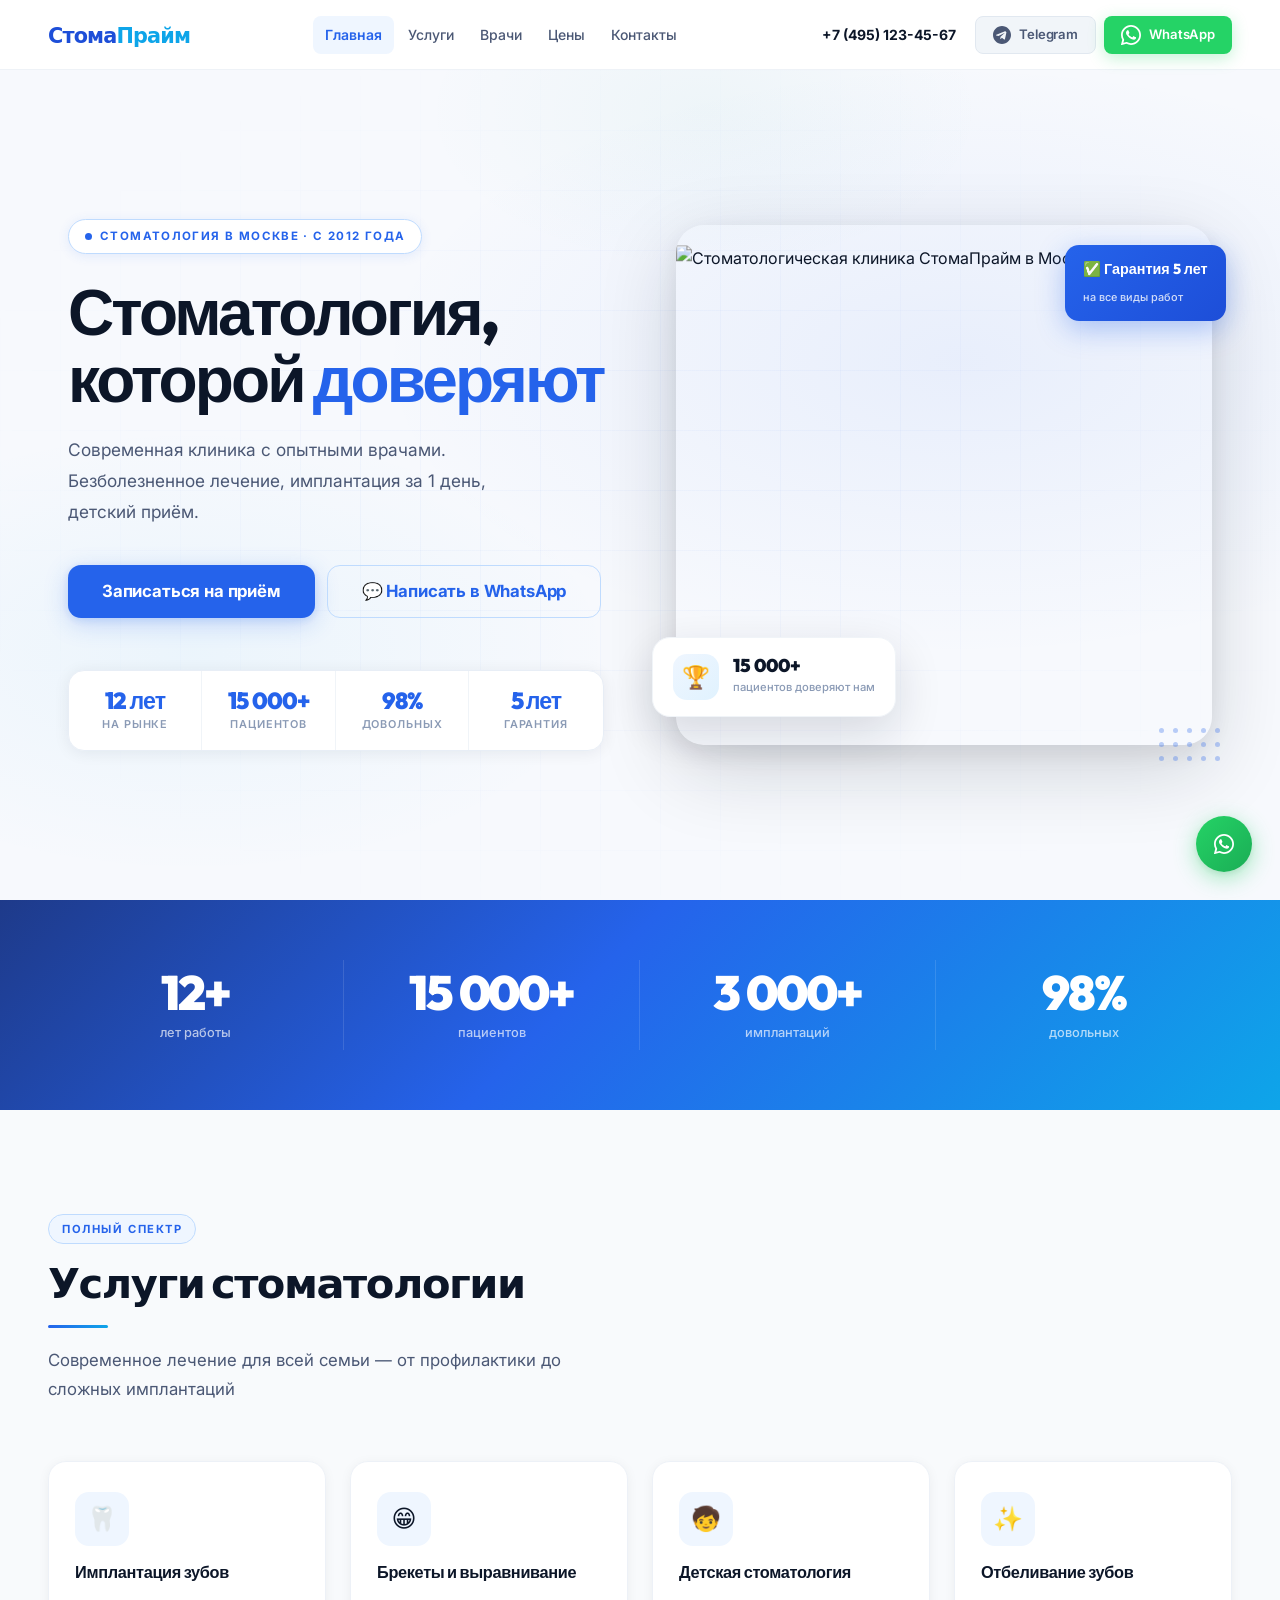
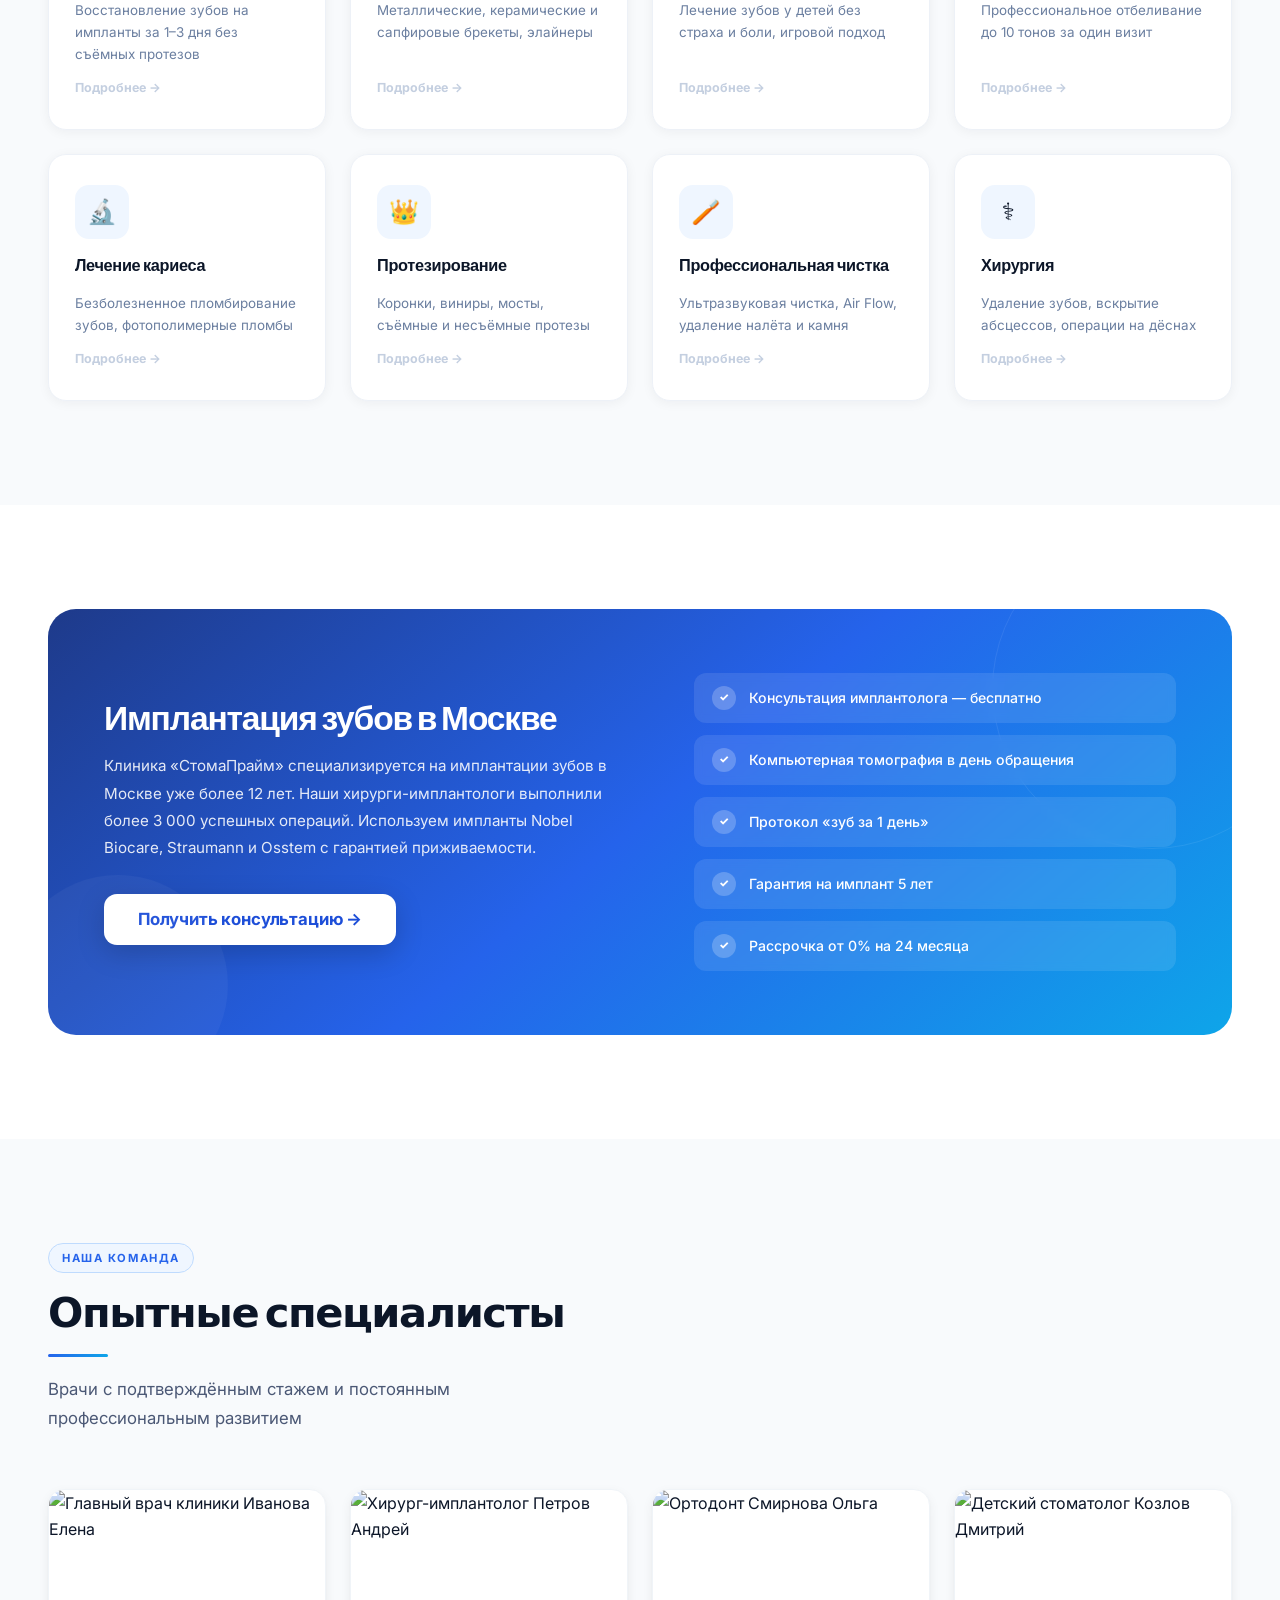
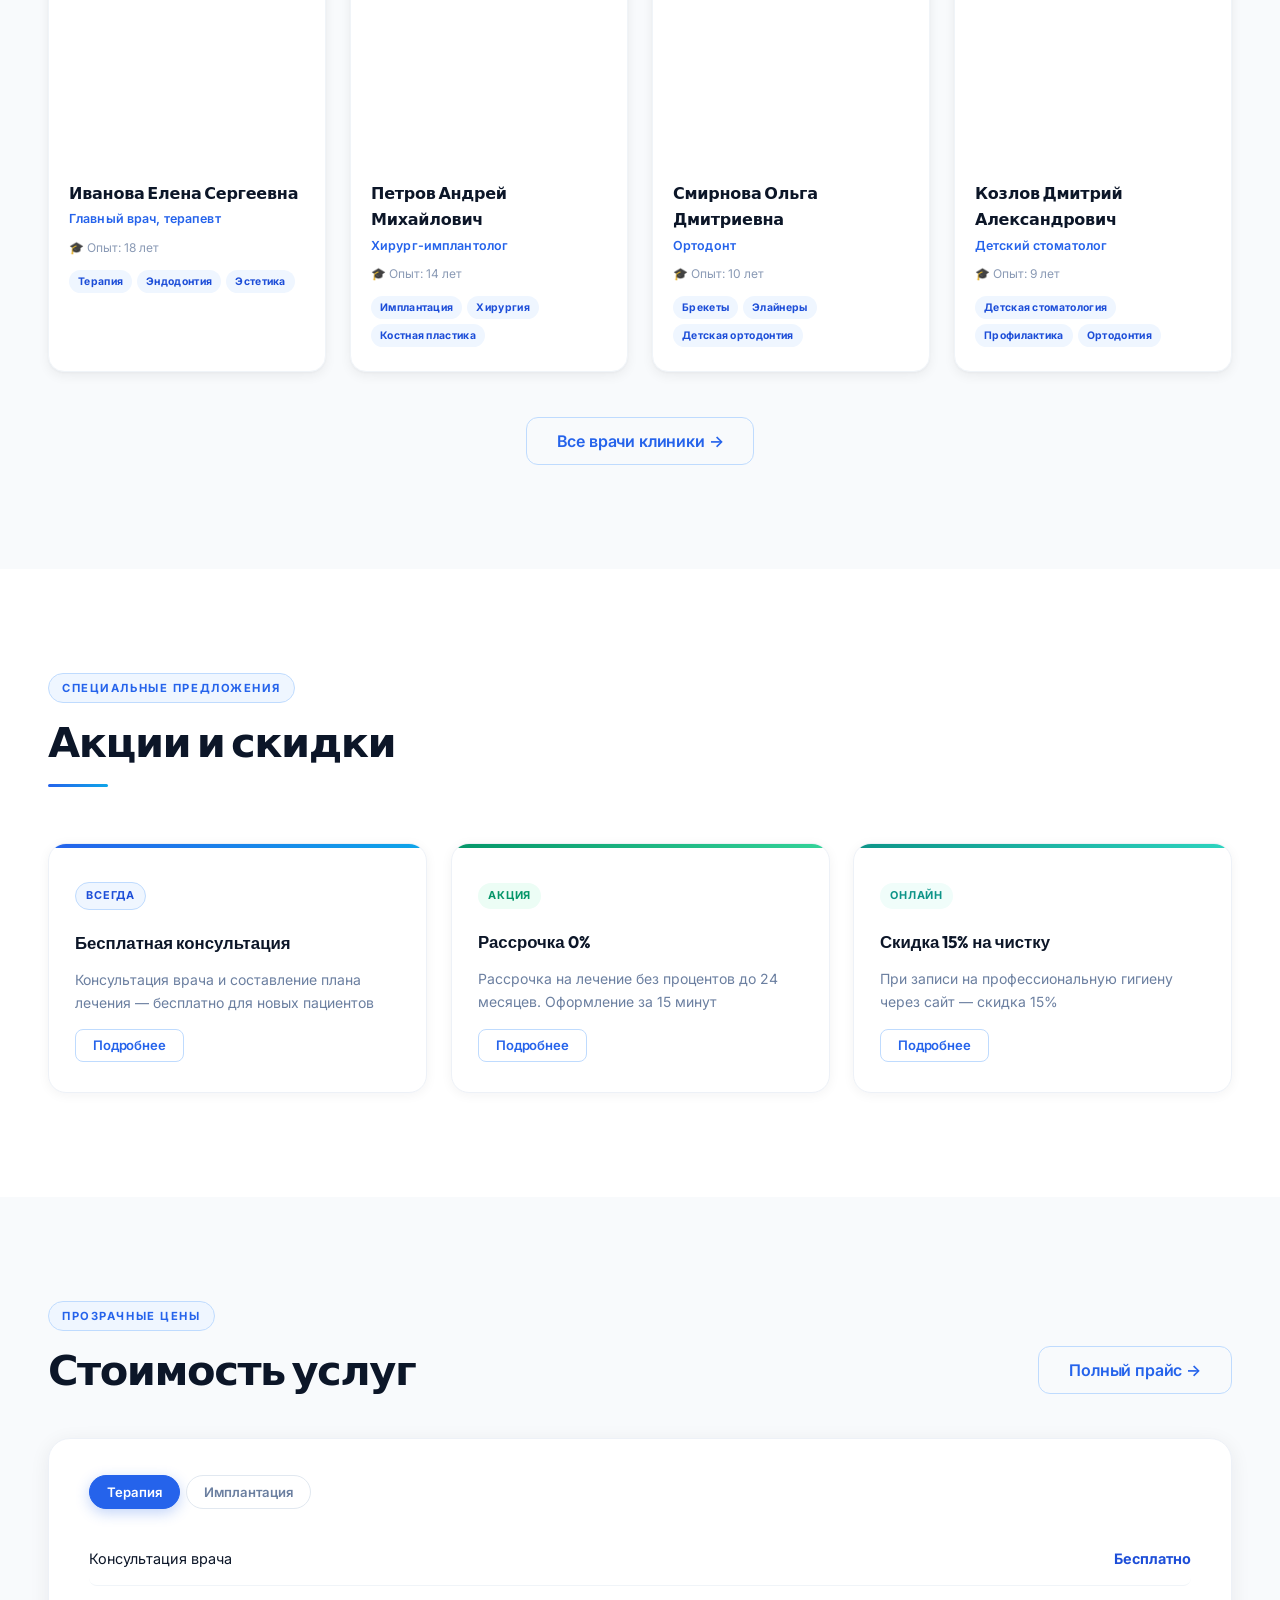
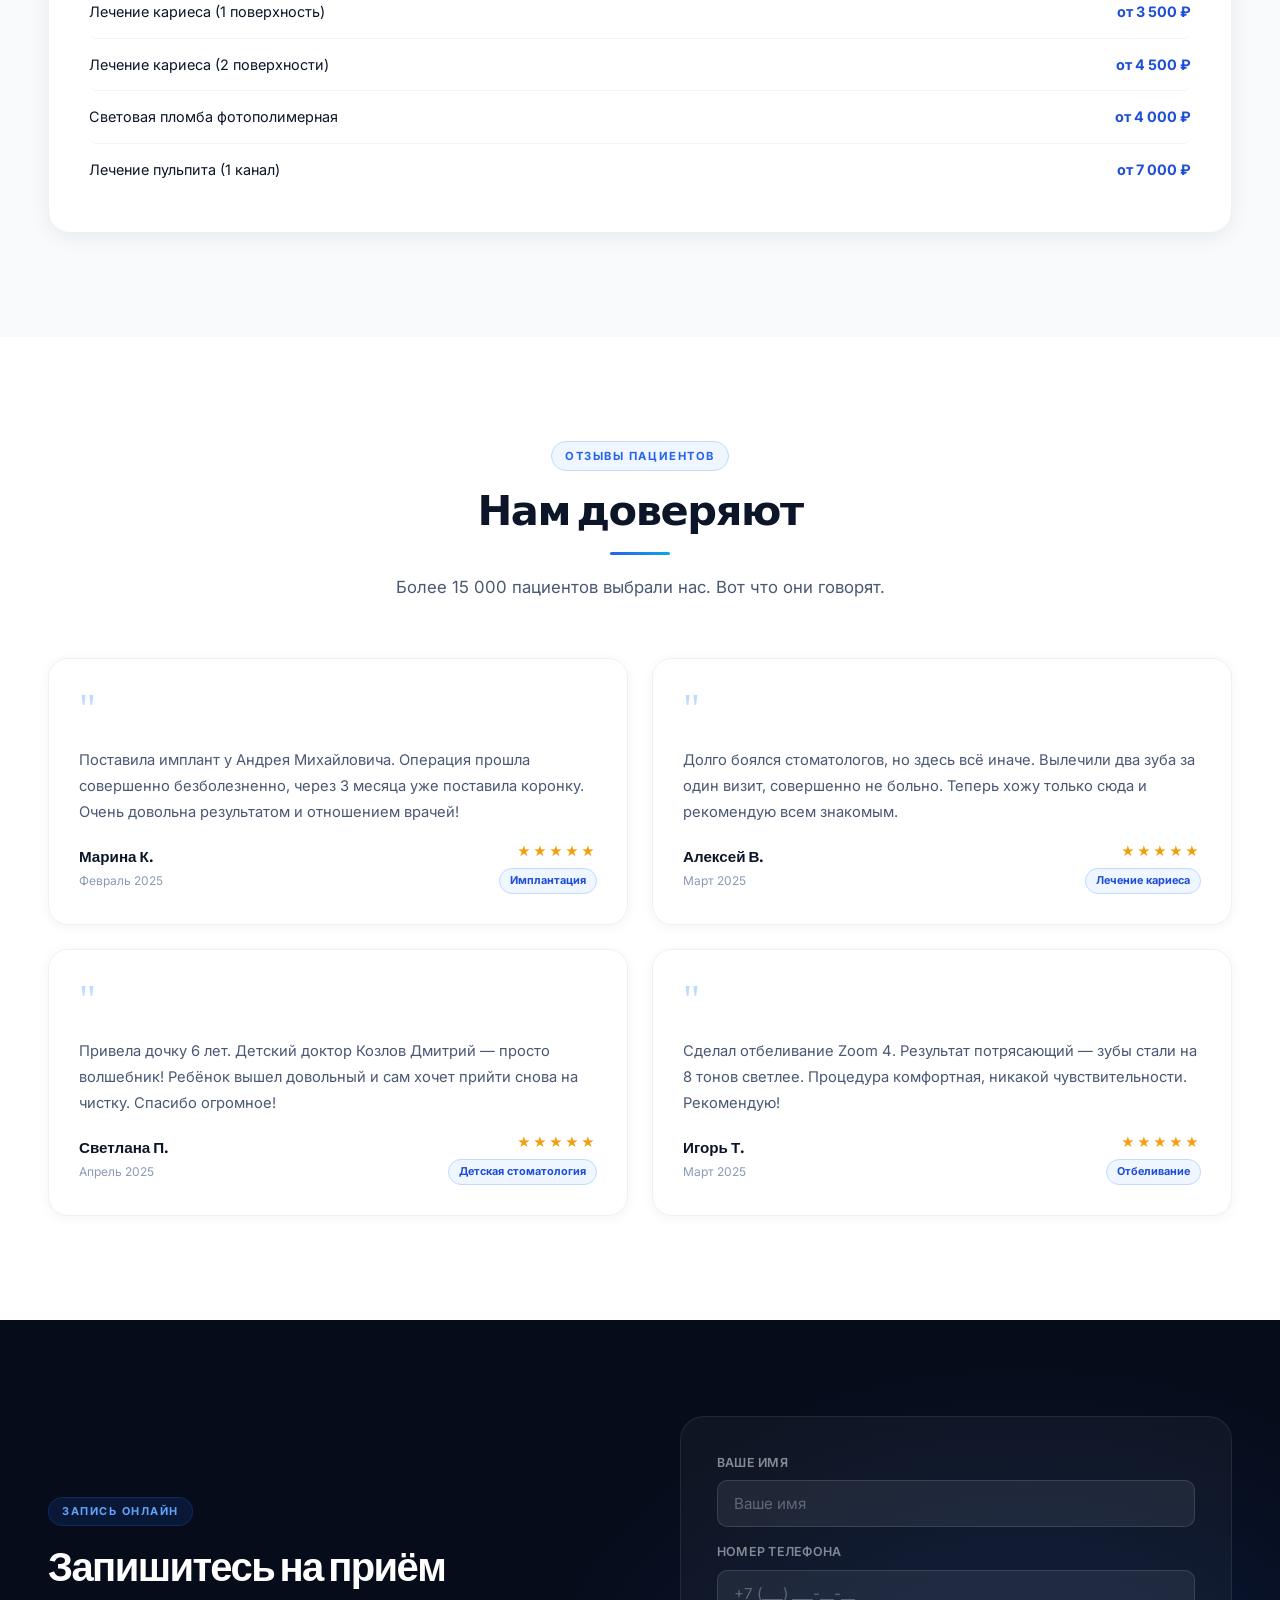
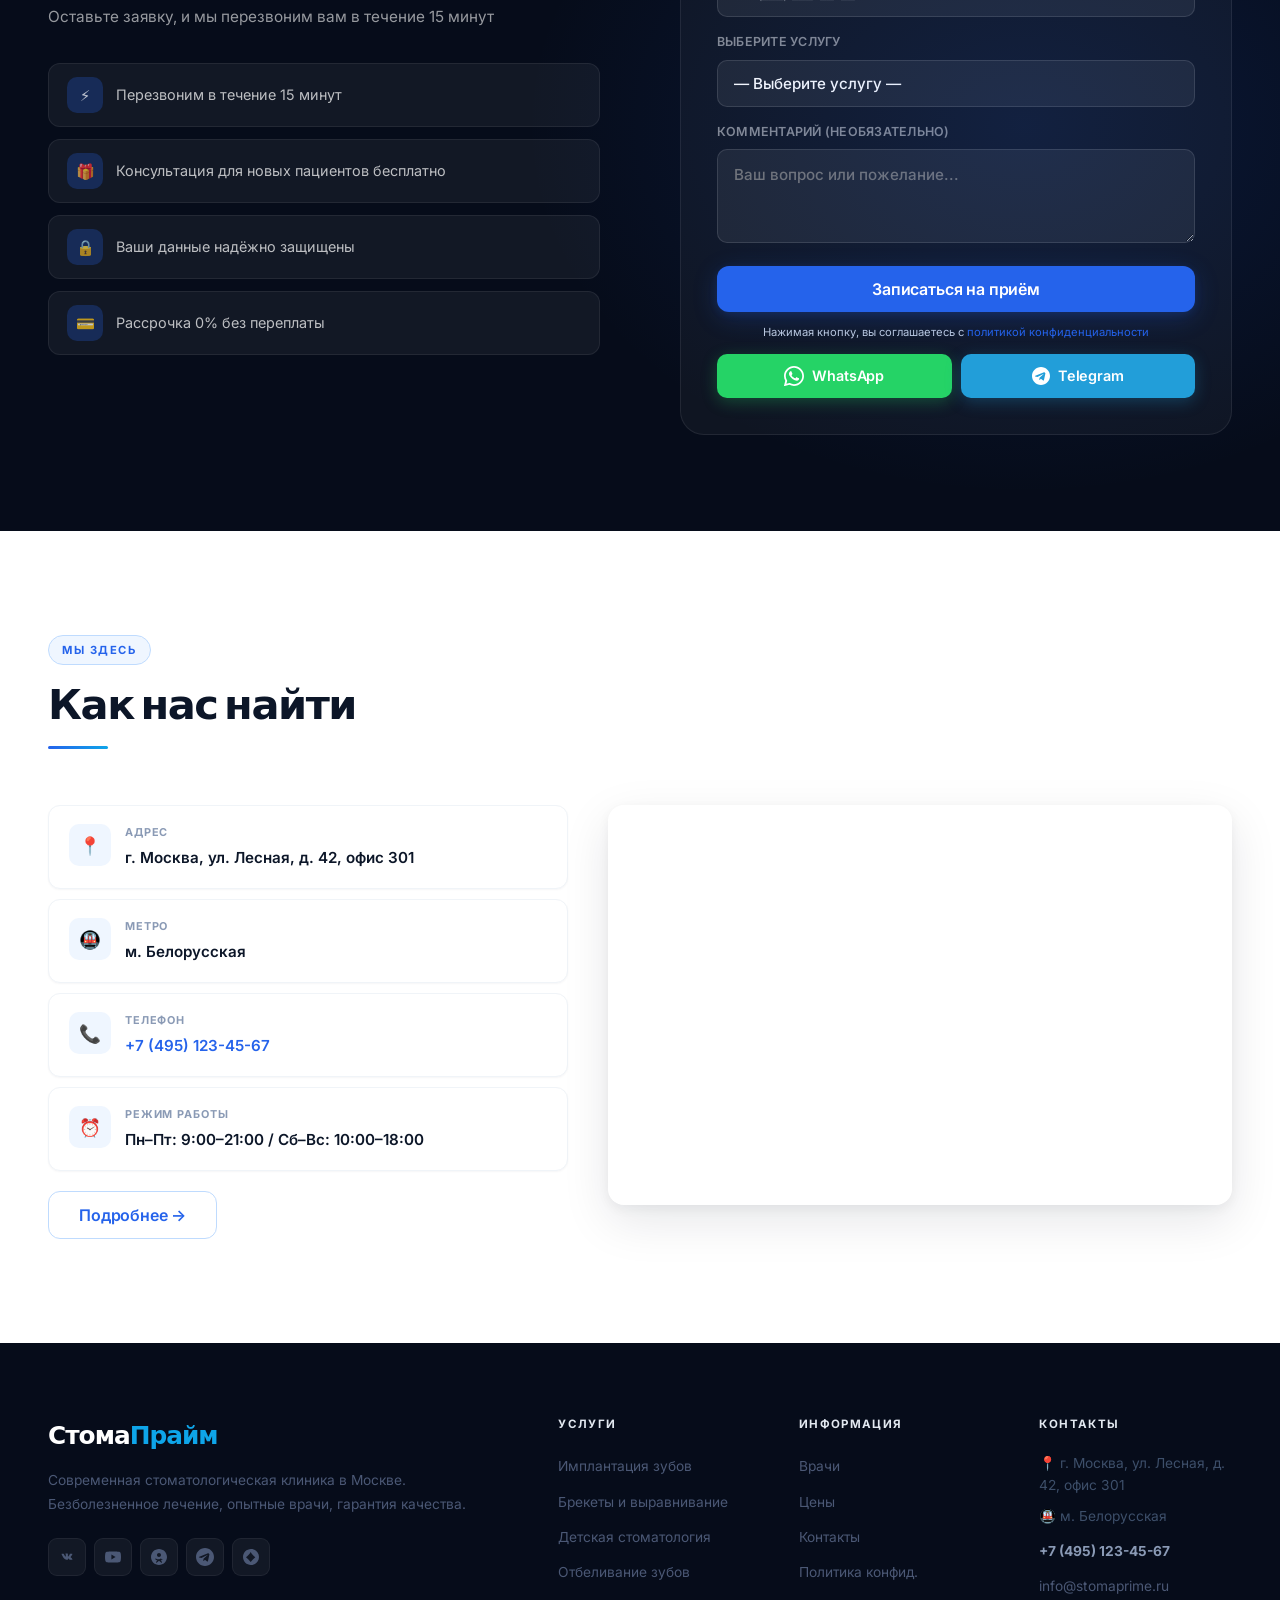
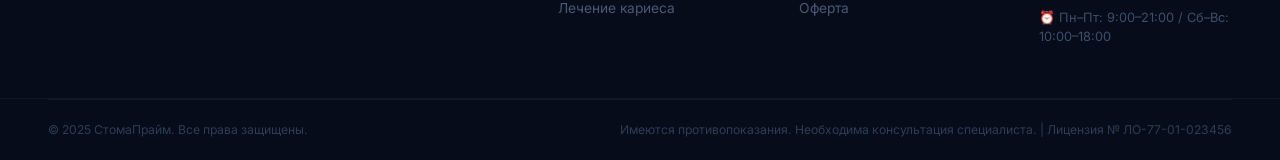
==== commit e5fbf04f: "Add files via upload" ====
--- a/index.html
+++ b/index.html
@@ -3,803 +3,577 @@
 <head>
   <meta charset="UTF-8">
   <meta name="viewport" content="width=device-width, initial-scale=1.0">
-  <title id="meta-title">СтомаПрайм — Стоматология в Москве</title>
-  <meta name="description" id="meta-desc" content="">
-  <meta name="keywords"    id="meta-keys" content="">
-  <meta property="og:title"       id="og-title" content="">
-  <meta property="og:description" id="og-desc"  content="">
-  <meta property="og:image"       id="og-image" content="">
-  <meta property="og:type"        content="website">
-  <meta name="yandex-verification" id="ya-verify" content="">
+  <title id="mt">СтомаПрайм — Стоматология в Москве</title>
+  <meta name="description" id="md" content="">
+  <meta name="keywords"    id="mk" content="">
+  <meta property="og:title"       id="ot" content="">
+  <meta property="og:description" id="od" content="">
+  <meta property="og:image"       id="oi" content="">
+  <meta property="og:type" content="website">
+  <meta name="yandex-verification" id="yv" content="">
   <link rel="canonical" href="index.html">
   <link rel="preconnect" href="https://fonts.googleapis.com">
   <link rel="preconnect" href="https://fonts.gstatic.com" crossorigin>
-  <link href="https://fonts.googleapis.com/css2?family=Inter:wght@400;500;600;700&family=Outfit:wght@400;500;600;700;800;900&display=swap" rel="stylesheet">
+  <link href="https://fonts.googleapis.com/css2?family=Inter:wght@300;400;500;600;700&family=Outfit:wght@400;600;700;800;900&display=swap" rel="stylesheet">
   <link rel="stylesheet" href="shared.css">
-
-  <style>
-  /* ══════════════════════════════════════════
-     HERO
-  ══════════════════════════════════════════ */
-  .hero {
-    position: relative;
-    padding: 88px 0 72px;
-    overflow: hidden;
-    background: #f8faff;
-  }
-  /* Mesh gradient background */
-  .hero::before {
-    content: '';
-    position: absolute;
-    inset: 0;
-    background:
-      radial-gradient(ellipse 80% 60% at 70% 40%, rgba(37,99,235,0.09) 0%, transparent 60%),
-      radial-gradient(ellipse 60% 50% at 10% 80%, rgba(14,165,233,0.07) 0%, transparent 55%),
-      radial-gradient(ellipse 50% 40% at 50% 10%, rgba(13,148,136,0.05) 0%, transparent 50%);
-    pointer-events: none;
-  }
-  /* Decorative ring */
-  .hero::after {
-    content: '';
-    position: absolute;
-    right: -120px; top: -120px;
-    width: 500px; height: 500px;
-    border-radius: 50%;
-    border: 1px solid rgba(37,99,235,0.1);
-    pointer-events: none;
-  }
-
-  .hero-inner {
-    display: grid;
-    grid-template-columns: 1fr 1fr;
-    gap: 64px;
-    align-items: center;
-    position: relative;
-  }
-  @media(max-width:860px) {
-    .hero-inner { grid-template-columns: 1fr; gap: 40px; }
-    .hero-image-col { order: -1; }
-    .hero { padding: 56px 0 48px; }
-  }
-
-  .hero-eyebrow {
-    display: inline-flex; align-items: center; gap: 8px;
-    font-size: 0.75rem; font-weight: 700; letter-spacing: 0.1em; text-transform: uppercase;
-    color: var(--primary); background: white;
-    padding: 7px 16px; border-radius: 99px;
-    border: 1px solid var(--primary-mid);
-    margin-bottom: 22px;
-    box-shadow: 0 2px 12px rgba(37,99,235,0.12);
-  }
-  .hero-eyebrow-dot {
-    width: 7px; height: 7px; border-radius: 50%;
-    background: var(--primary);
-    animation: blink 2s ease-in-out infinite;
-  }
-  @keyframes blink { 0%,100%{opacity:1} 50%{opacity:0.3} }
-
-  .hero h1 {
-    font-family: var(--font-display);
-    font-size: clamp(2.2rem, 5vw, 3.4rem);
-    font-weight: 900;
-    color: var(--text);
-    line-height: 1.1;
-    letter-spacing: -0.04em;
-    margin-bottom: 20px;
-  }
-  .hero h1 .h1-accent { color: var(--primary); position: relative; }
-  .hero h1 .h1-accent::after {
-    content: '';
-    position: absolute;
-    bottom: -4px; left: 0; right: 0;
-    height: 3px;
-    background: linear-gradient(90deg, var(--primary), var(--accent));
-    border-radius: 99px;
-  }
-
-  .hero-subtitle {
-    font-size: 1.08rem; color: var(--text-muted); line-height: 1.75;
-    margin-bottom: 36px; max-width: 440px; font-weight: 400;
-  }
-
-  .hero-btns { display: flex; gap: 12px; flex-wrap: wrap; margin-bottom: 48px; }
-
-  /* Trust stats row */
-  .hero-stats {
-    display: flex;
-    gap: 0;
-    background: white;
-    border-radius: 16px;
-    border: 1px solid var(--border-light);
-    box-shadow: var(--shadow);
-    overflow: hidden;
-  }
-  .hero-stat {
-    flex: 1;
-    padding: 18px 16px;
-    text-align: center;
-    border-right: 1px solid var(--border-light);
-    transition: background 0.2s;
-  }
-  .hero-stat:last-child { border-right: none; }
-  .hero-stat:hover { background: var(--primary-light); }
-  .hero-stat-num {
-    font-family: var(--font-display);
-    font-size: 1.5rem; font-weight: 900; color: var(--primary);
-    letter-spacing: -0.04em; line-height: 1;
-    margin-bottom: 4px;
-    display: block;
-  }
-  .hero-stat-label {
-    font-size: 0.72rem; color: var(--text-light); font-weight: 600;
-    text-transform: uppercase; letter-spacing: 0.06em; line-height: 1.3;
-    display: block;
-  }
-  @media(max-width:480px) {
-    .hero-stats { display: grid; grid-template-columns: repeat(2,1fr); }
-    .hero-stat:nth-child(2) { border-right: none; }
-    .hero-stat:nth-child(3) { border-top: 1px solid var(--border-light); border-right: 1px solid var(--border-light); }
-    .hero-stat:nth-child(4) { border-top: 1px solid var(--border-light); }
-  }
-
-  /* Image column */
-  .hero-image-col { position: relative; }
-  .hero-img-frame {
-    position: relative;
-    border-radius: 28px;
-    overflow: hidden;
-    box-shadow: var(--shadow-xl);
-  }
-  .hero-img-frame img {
-    width: 100%; height: 480px;
-    object-fit: cover; object-position: center 20%;
-    display: block;
-    transition: transform 6s ease;
-  }
-  .hero-img-frame:hover img { transform: scale(1.03); }
-  @media(max-width:860px) { .hero-img-frame img { height: 280px; } }
-
-  /* Floating card on image */
-  .hero-float-card {
-    position: absolute;
-    bottom: 24px; left: -20px;
-    background: white;
-    border-radius: 16px;
-    padding: 16px 20px;
-    display: flex; align-items: center; gap: 14px;
-    box-shadow: var(--shadow-xl);
-    border: 1px solid var(--border-light);
-    animation: floatUp 3s ease-in-out infinite;
-    max-width: 220px;
-  }
-  @media(max-width:860px) { .hero-float-card { left: 12px; bottom: 14px; } }
-  @keyframes floatUp {
-    0%,100% { transform: translateY(0); }
-    50%      { transform: translateY(-6px); }
-  }
-  .hero-float-icon {
-    width: 44px; height: 44px; flex-shrink: 0;
-    background: linear-gradient(135deg, var(--primary-light), var(--accent-light));
-    border-radius: 12px;
-    display: flex; align-items: center; justify-content: center; font-size: 1.4rem;
-  }
-  .hero-float-num { font-family: var(--font-display); font-size: 1.1rem; font-weight: 800; color: var(--text); line-height: 1; }
-  .hero-float-text { font-size: 0.72rem; color: var(--text-light); margin-top: 2px; }
-
-  /* Second float card */
-  .hero-float-card2 {
-    position: absolute;
-    top: 24px; right: -16px;
-    background: linear-gradient(135deg, var(--primary), var(--primary-dark));
-    color: white;
-    border-radius: 14px;
-    padding: 14px 18px;
-    box-shadow: var(--shadow-blue);
-    animation: floatUp 3.5s 0.5s ease-in-out infinite;
-    white-space: nowrap;
-  }
-  @media(max-width:860px) { .hero-float-card2 { right: 12px; top: 12px; } }
-  .hero-float-card2 strong { display: block; font-size: 0.9rem; font-weight: 700; }
-  .hero-float-card2 span { font-size: 0.72rem; opacity: 0.8; }
-
-  /* Decorative dots */
-  .hero-dots {
-    position: absolute;
-    bottom: -20px; right: -10px;
-    display: grid;
-    grid-template-columns: repeat(4,1fr);
-    gap: 10px;
-    opacity: 0.35;
-    pointer-events: none;
-  }
-  .hero-dot {
-    width: 5px; height: 5px; border-radius: 50%;
-    background: var(--primary);
-  }
-
-  /* ══════════════════════════════════════════
-     STATS / COUNTERS BAND
-  ══════════════════════════════════════════ */
-  .stats-band {
-    background: linear-gradient(135deg, var(--primary) 0%, #1e40af 50%, #0ea5e9 100%);
-    padding: 56px 0;
-  }
-  .stats-grid {
-    display: grid;
-    grid-template-columns: repeat(4,1fr);
-    gap: 0;
-  }
-  @media(max-width:700px) { .stats-grid { grid-template-columns: repeat(2,1fr); } }
-  .stat-item {
-    text-align: center;
-    padding: 8px 20px;
-    border-right: 1px solid rgba(255,255,255,0.15);
-  }
-  .stat-item:last-child { border-right: none; }
-  @media(max-width:700px) {
-    .stat-item:nth-child(2) { border-right: none; }
-    .stat-item:nth-child(3) { border-top: 1px solid rgba(255,255,255,0.15); }
-  }
-  .stat-num {
-    font-family: var(--font-display);
-    font-size: clamp(2rem, 4vw, 2.8rem);
-    font-weight: 900; color: white; line-height: 1;
-    letter-spacing: -0.04em; margin-bottom: 8px;
-  }
-  .stat-label { font-size: 0.82rem; color: rgba(255,255,255,0.75); font-weight: 500; line-height: 1.4; }
-
-  /* ══════════════════════════════════════════
-     SERVICES
-  ══════════════════════════════════════════ */
-  .service-card {
-    background: white;
-    border-radius: 18px;
-    padding: 28px 24px;
-    border: 1px solid var(--border-light);
-    box-shadow: var(--shadow-sm);
-    transition: box-shadow 0.3s var(--ease), transform 0.3s var(--ease-spring), border-color 0.2s;
-    display: flex; flex-direction: column; gap: 12px;
-    text-decoration: none; color: inherit;
-    will-change: transform;
-    position: relative; overflow: hidden;
-  }
-  .service-card::before {
-    content: '';
-    position: absolute; top: 0; left: 0; right: 0; height: 3px;
-    background: linear-gradient(90deg, var(--primary), var(--accent));
-    transform: scaleX(0); transform-origin: left;
-    transition: transform 0.3s var(--ease);
-    border-radius: 99px;
-  }
-  .service-card:hover { box-shadow: var(--shadow-lg); transform: translateY(-6px); border-color: var(--primary-mid); }
-  .service-card:hover::before { transform: scaleX(1); }
-  .service-card:hover .service-icon { background: linear-gradient(135deg, var(--primary), var(--accent)); color: white; transform: scale(1.05) rotate(-3deg); }
-  .service-card:hover .service-arrow { transform: translateX(5px); color: var(--primary); }
-  .service-icon {
-    width: 54px; height: 54px; background: var(--primary-light); border-radius: 14px;
-    display: flex; align-items: center; justify-content: center; font-size: 1.5rem;
-    transition: background 0.3s, transform 0.3s var(--ease-spring);
-  }
-  .service-title { font-size: 1rem; font-weight: 700; color: var(--text); letter-spacing: -0.01em; }
-  .service-desc  { font-size: 0.84rem; color: var(--text-muted); line-height: 1.65; flex: 1; }
-  .service-arrow { font-size: 0.78rem; color: var(--text-light); transition: var(--transition); margin-top: 4px; font-weight: 600; }
-
-  /* ══════════════════════════════════════════
-     SEO BLOCK (IMPLANT)
-  ══════════════════════════════════════════ */
-  .seo-block {
-    background: linear-gradient(135deg, #1e3a8a 0%, var(--primary) 45%, #0ea5e9 100%);
-    border-radius: 28px;
-    padding: 64px 56px;
-    color: white;
-    display: grid;
-    grid-template-columns: 1.1fr 1fr;
-    gap: 56px; align-items: center;
-    position: relative; overflow: hidden;
-  }
-  .seo-block::before {
-    content: '';
-    position: absolute;
-    top: -60px; right: -60px;
-    width: 300px; height: 300px;
-    border-radius: 50%;
-    background: rgba(255,255,255,0.06);
-    pointer-events: none;
-  }
-  @media(max-width:768px) { .seo-block { grid-template-columns: 1fr; padding: 40px 28px; gap: 32px; } }
-  .seo-block h2 { font-family: var(--font-display); font-size: clamp(1.5rem,3vw,2.1rem); font-weight: 800; margin-bottom: 16px; line-height: 1.15; letter-spacing: -0.03em; }
-  .seo-block p  { font-size: 0.95rem; line-height: 1.8; opacity: 0.88; margin-bottom: 32px; }
-  .seo-benefits { display: flex; flex-direction: column; gap: 14px; }
-  .seo-benefit {
-    display: flex; align-items: center; gap: 12px;
-    font-size: 0.9rem; font-weight: 500;
-    background: rgba(255,255,255,0.1);
-    padding: 12px 16px; border-radius: 12px;
-    backdrop-filter: blur(4px);
-    transition: background 0.2s;
-  }
-  .seo-benefit:hover { background: rgba(255,255,255,0.18); }
-  .seo-benefit-check {
-    width: 24px; height: 24px; min-width: 24px;
-    background: rgba(255,255,255,0.25); border-radius: 50%;
-    display: flex; align-items: center; justify-content: center;
-    font-size: 0.72rem; font-weight: 800;
-  }
-
-  /* ══════════════════════════════════════════
-     PROMOS
-  ══════════════════════════════════════════ */
-  .promo-card {
-    background: white; border-radius: 18px;
-    padding: 30px 26px;
-    border: 1px solid var(--border-light);
-    box-shadow: var(--shadow-sm);
-    display: flex; flex-direction: column; gap: 12px;
-    position: relative; overflow: hidden;
-    transition: box-shadow 0.3s var(--ease), transform 0.3s var(--ease-spring);
-  }
-  .promo-card:hover { box-shadow: var(--shadow-md); transform: translateY(-4px); }
-  .promo-stripe {
-    position: absolute; top: 0; left: 0; right: 0; height: 4px;
-    border-radius: 0;
-  }
-  .promo-stripe-blue  { background: linear-gradient(90deg, var(--primary), var(--accent)); }
-  .promo-stripe-green { background: linear-gradient(90deg, var(--green), #34d399); }
-  .promo-stripe-teal  { background: linear-gradient(90deg, var(--teal), #2dd4bf); }
-  .promo-title { font-size: 1.05rem; font-weight: 700; color: var(--text); margin-top: 8px; }
-  .promo-desc  { font-size: 0.875rem; color: var(--text-muted); line-height: 1.65; flex: 1; }
-
-  /* ══════════════════════════════════════════
-     PRICES
-  ══════════════════════════════════════════ */
-  .prices-tabs {
-    display: flex; gap: 6px; flex-wrap: wrap; margin-bottom: 28px;
-    padding-bottom: 20px;
-    border-bottom: 1px solid var(--border-light);
-  }
-  .price-tab {
-    font-size: 0.82rem; font-weight: 600;
-    padding: 8px 16px; border-radius: 99px;
-    border: 1.5px solid var(--border);
-    background: white; cursor: pointer;
-    transition: var(--transition-fast); color: var(--text-muted);
-  }
-  .price-tab.active, .price-tab:hover {
-    background: var(--primary); border-color: var(--primary); color: white;
-    box-shadow: var(--shadow-blue);
-  }
-  .price-table { display: none; animation: fadeIn 0.2s var(--ease); }
-  .price-table.active { display: block; }
-  @keyframes fadeIn { from{opacity:0;transform:translateY(4px)} to{opacity:1;transform:none} }
-  .price-row {
-    display: flex; align-items: center; justify-content: space-between;
-    padding: 14px 0; border-bottom: 1px solid var(--border-light); gap: 16px;
-    transition: background 0.15s; border-radius: 8px;
-  }
-  .price-row:last-child { border-bottom: none; }
-  .price-row:hover { background: var(--bg-soft); padding-left: 10px; padding-right: 10px; margin: 0 -10px; }
-  .price-service { font-size: 0.9rem; color: var(--text); }
-  .price-value   { font-size: 0.9rem; font-weight: 700; color: var(--primary-dark); white-space: nowrap; }
-
-  /* ══════════════════════════════════════════
-     REVIEWS
-  ══════════════════════════════════════════ */
-  .review-card {
-    background: white; border-radius: 20px;
-    padding: 30px; border: 1px solid var(--border-light);
-    box-shadow: var(--shadow-sm);
-    display: flex; flex-direction: column; gap: 16px;
-    transition: box-shadow 0.3s var(--ease), transform 0.3s var(--ease-spring);
-  }
-  .review-card:hover { box-shadow: var(--shadow-md); transform: translateY(-4px); }
-  .review-quote { font-size: 3rem; color: var(--primary-mid); line-height: 1; font-family: Georgia, serif; }
-  .review-text  { font-size: 0.92rem; color: var(--text-muted); line-height: 1.75; flex: 1; }
-  .review-name  { font-weight: 700; font-size: 0.95rem; color: var(--text); }
-  .review-meta  { font-size: 0.78rem; color: var(--text-light); margin-top: 2px; }
-  .review-service { font-size: 0.7rem; font-weight: 700; background: var(--primary-light); color: var(--primary-dark); padding: 3px 10px; border-radius: 99px; border: 1px solid var(--primary-mid); }
-
-  /* ══════════════════════════════════════════
-     FORM SECTION
-  ══════════════════════════════════════════ */
-  .form-section-inner {
-    display: grid;
-    grid-template-columns: 1fr 1fr;
-    gap: 64px; align-items: center;
-  }
-  @media(max-width:768px) { .form-section-inner { grid-template-columns: 1fr; gap: 36px; } }
-  .form-promise { display: flex; flex-direction: column; gap: 14px; margin-top: 32px; }
-  .form-promise-item {
-    display: flex; align-items: center; gap: 14px;
-    font-size: 0.9rem; color: var(--text-muted);
-    padding: 14px 18px;
-    background: white;
-    border-radius: 12px;
-    border: 1px solid var(--border-light);
-    box-shadow: var(--shadow-xs);
-    transition: var(--transition);
-  }
-  .form-promise-item:hover { border-color: var(--primary-mid); transform: translateX(4px); }
-  .form-promise-icon {
-    width: 36px; height: 36px; min-width: 36px;
-    background: var(--primary-light); border-radius: 10px;
-    display: flex; align-items: center; justify-content: center; font-size: 1rem;
-  }
-  .form-box {
-    background: white; border-radius: 24px;
-    padding: 40px;
-    box-shadow: var(--shadow-xl);
-    border: 1px solid var(--border-light);
-  }
-  @media(max-width:480px) { .form-box { padding: 24px 18px; border-radius: 18px; } }
-  </style>
+<style>
+/* ═══ HERO ═══════════════════════════════════════════════════ */
+.hero {
+  position: relative;
+  min-height: calc(100vh - 70px);
+  display: flex; align-items: center;
+  padding: 80px 0;
+  background: #f7f9fd;
+  overflow: hidden;
+}
+/* Soft gradient mesh */
+.hero::before {
+  content:''; position:absolute; inset:0; pointer-events:none;
+  background:
+    radial-gradient(ellipse 70% 55% at 75% 35%, rgba(37,99,235,0.07) 0%, transparent 65%),
+    radial-gradient(ellipse 55% 45% at 15% 70%, rgba(14,165,233,0.05) 0%, transparent 60%),
+    radial-gradient(ellipse 40% 35% at 55% 5%,  rgba(13,148,136,0.04) 0%, transparent 55%);
+}
+/* Subtle grid lines */
+.hero::after {
+  content:''; position:absolute; inset:0; pointer-events:none;
+  background-image: linear-gradient(rgba(37,99,235,0.03) 1px, transparent 1px),
+                    linear-gradient(90deg, rgba(37,99,235,0.03) 1px, transparent 1px);
+  background-size: 60px 60px;
+  mask-image: radial-gradient(ellipse 70% 70% at 50% 50%, black 30%, transparent 80%);
+}
+.hero-wrap { display:grid; grid-template-columns:1fr 1fr; gap:72px; align-items:center; position:relative; z-index:1; }
+@media(max-width:900px){.hero-wrap{grid-template-columns:1fr;gap:44px;}.hero-img-col{order:-1;}.hero{min-height:auto;padding:56px 0;}}
+
+/* Left col */
+.hero-pill {
+  display:inline-flex; align-items:center; gap:8px;
+  font-size:0.72rem; font-weight:700; letter-spacing:0.12em; text-transform:uppercase;
+  color:#2563eb; background:#fff; padding:7px 16px; border-radius:99px;
+  border:1px solid #bfdbfe; box-shadow:0 2px 12px rgba(37,99,235,0.1);
+  margin-bottom:24px;
+}
+.hero-pill-dot { width:7px; height:7px; border-radius:50%; background:#2563eb; animation:hblink 2s ease-in-out infinite; }
+@keyframes hblink{0%,100%{opacity:1}50%{opacity:.25}}
+
+.hero-h1 {
+  font-family:'Outfit',sans-serif; font-weight:900; color:#0c1628;
+  font-size:clamp(2.6rem,5.5vw,4rem); line-height:1.05; letter-spacing:-0.045em;
+  margin-bottom:22px;
+}
+.hero-h1 em { font-style:normal; color:#2563eb; }
+.hero-sub { font-size:1.08rem; color:#4b5875; line-height:1.78; margin-bottom:38px; max-width:430px; }
+
+.hero-ctas { display:flex; gap:12px; flex-wrap:wrap; margin-bottom:52px; }
+
+/* Trust bar */
+.hero-trust {
+  display:grid; grid-template-columns:repeat(4,1fr);
+  background:#fff; border-radius:16px; border:1px solid #e8eef6;
+  box-shadow:0 2px 16px rgba(12,22,40,0.07); overflow:hidden;
+}
+@media(max-width:600px){ .hero-trust{grid-template-columns:repeat(2,1fr);} }
+.trust-cell {
+  padding:18px 14px; text-align:center; border-right:1px solid #f0f4f8;
+  transition:background .2s;
+}
+.trust-cell:last-child{border-right:none;}
+.trust-cell:hover{background:#f8faff;}
+@media(max-width:600px){.trust-cell:nth-child(2){border-right:none;}.trust-cell:nth-child(3){border-top:1px solid #f0f4f8;border-right:1px solid #f0f4f8;}.trust-cell:nth-child(4){border-top:1px solid #f0f4f8;}}
+.trust-num { font-family:'Outfit',sans-serif; font-size:1.45rem; font-weight:900; color:#2563eb; letter-spacing:-0.04em; line-height:1; margin-bottom:5px; display:block; }
+.trust-txt { font-size:0.68rem; color:#8a9ab5; font-weight:600; text-transform:uppercase; letter-spacing:0.08em; line-height:1.35; display:block; }
+
+/* Right col */
+.hero-img-col { position:relative; }
+.hero-img-frame {
+  position:relative; border-radius:28px; overflow:hidden;
+  box-shadow:0 24px 80px rgba(12,22,40,0.16), 0 8px 28px rgba(12,22,40,0.08);
+}
+.hero-img-frame img {
+  width:100%; height:520px; object-fit:cover; object-position:center 15%; display:block;
+  transition:transform 8s ease;
+}
+.hero-img-frame:hover img{transform:scale(1.03);}
+@media(max-width:900px){.hero-img-frame img{height:300px;}}
+
+/* Floating card */
+.hero-card {
+  position:absolute; bottom:28px; left:-24px;
+  background:#fff; border-radius:18px; padding:16px 20px;
+  display:flex; align-items:center; gap:14px;
+  box-shadow:0 16px 48px rgba(12,22,40,0.14); border:1px solid #f0f4f8;
+  animation:fcFloat 3.2s ease-in-out infinite;
+}
+@media(max-width:900px){.hero-card{left:12px;bottom:14px;}}
+@keyframes fcFloat{0%,100%{transform:translateY(0)}50%{transform:translateY(-7px)}}
+.hero-card-ico {
+  width:46px; height:46px; flex-shrink:0; border-radius:14px;
+  background:linear-gradient(135deg,#eff6ff,#e0f2fe);
+  display:flex; align-items:center; justify-content:center; font-size:1.4rem;
+}
+.hero-card-n { font-family:'Outfit',sans-serif; font-size:1.15rem; font-weight:900; color:#0c1628; line-height:1; margin-bottom:3px; }
+.hero-card-l { font-size:0.7rem; color:#8a9ab5; font-weight:500; }
+
+/* Top ribbon on image */
+.hero-ribbon {
+  position:absolute; top:20px; right:-14px;
+  background:linear-gradient(135deg,#2563eb,#1d4ed8); color:#fff;
+  border-radius:14px; padding:13px 18px;
+  box-shadow:0 8px 28px rgba(37,99,235,0.35);
+  animation:fcFloat 3.8s .6s ease-in-out infinite;
+}
+@media(max-width:900px){.hero-ribbon{right:12px;top:12px;}}
+.hero-ribbon strong{display:block;font-size:.9rem;font-weight:800;font-family:'Outfit',sans-serif;}
+.hero-ribbon span{font-size:.68rem;opacity:.8;font-weight:500;}
+
+/* Decorative dots */
+.hero-dots{position:absolute;bottom:-16px;right:-8px;display:grid;grid-template-columns:repeat(5,1fr);gap:9px;opacity:.3;pointer-events:none;}
+.hero-dot{width:5px;height:5px;border-radius:50%;background:#2563eb;}
+
+/* ═══ STATS BAND ════════════════════════════════════════════ */
+.stats-band {
+  background:linear-gradient(135deg,#1e3a8a 0%,#2563eb 45%,#0ea5e9 100%);
+  padding:60px 0;
+}
+.stats-grid { display:grid; grid-template-columns:repeat(4,1fr); gap:0; }
+@media(max-width:700px){.stats-grid{grid-template-columns:repeat(2,1fr);}}
+.stat {
+  text-align:center; padding:8px 20px;
+  border-right:1px solid rgba(255,255,255,0.12);
+}
+.stat:last-child{border-right:none;}
+@media(max-width:700px){
+  .stat:nth-child(2){border-right:none;}
+  .stat:nth-child(3){border-top:1px solid rgba(255,255,255,0.12);border-right:1px solid rgba(255,255,255,0.12);}
+  .stat:nth-child(4){border-top:1px solid rgba(255,255,255,0.12);}
+}
+.stat-n { font-family:'Outfit',sans-serif; font-size:clamp(2rem,4vw,3rem); font-weight:900; color:#fff; letter-spacing:-0.045em; line-height:1; margin-bottom:8px; }
+.stat-l { font-size:0.8rem; color:rgba(255,255,255,.68); font-weight:500; line-height:1.4; }
+
+/* ═══ SERVICES ═══════════════════════════════════════════════ */
+.svc-card {
+  background:#fff; border-radius:18px; padding:30px 26px;
+  border:1px solid #edf1f7; box-shadow:0 2px 12px rgba(12,22,40,0.05);
+  display:flex; flex-direction:column; gap:13px;
+  text-decoration:none; color:inherit;
+  transition:box-shadow .3s cubic-bezier(.4,0,.2,1), transform .3s cubic-bezier(.34,1.56,.64,1), border-color .2s;
+  position:relative; overflow:hidden; will-change:transform;
+}
+.svc-card::before {
+  content:''; position:absolute; top:0; left:0; right:0; height:3px;
+  background:linear-gradient(90deg,#2563eb,#0ea5e9);
+  transform:scaleX(0); transform-origin:left; transition:transform .3s cubic-bezier(.4,0,.2,1);
+}
+.svc-card:hover { box-shadow:0 12px 40px rgba(12,22,40,0.12); transform:translateY(-6px); border-color:#dbeafe; }
+.svc-card:hover::before { transform:scaleX(1); }
+.svc-card:hover .svc-ico { background:linear-gradient(135deg,#2563eb,#0ea5e9); }
+.svc-card:hover .svc-arrow { transform:translateX(5px); color:#2563eb; }
+.svc-ico { width:54px; height:54px; background:#eff6ff; border-radius:14px; display:flex; align-items:center; justify-content:center; font-size:1.5rem; transition:background .3s; }
+.svc-title { font-family:'Outfit',sans-serif; font-size:1.02rem; font-weight:700; color:#0c1628; letter-spacing:-0.02em; }
+.svc-desc  { font-size:0.84rem; color:#6b7fa0; line-height:1.65; flex:1; }
+.svc-arrow { font-size:0.78rem; color:#c4cfe0; font-weight:700; transition:.24s cubic-bezier(.4,0,.2,1); }
+
+/* ═══ SEO IMPLANT BLOCK ══════════════════════════════════════ */
+.seo-block {
+  background:linear-gradient(140deg,#1e3a8a 0%,#2563eb 50%,#0ea5e9 100%);
+  border-radius:28px; padding:64px 56px; color:#fff;
+  display:grid; grid-template-columns:1.1fr 1fr; gap:60px; align-items:center;
+  position:relative; overflow:hidden;
+}
+.seo-block::before {
+  content:''; position:absolute; right:-80px; top:-80px;
+  width:320px; height:320px; border-radius:50%; border:1px solid rgba(255,255,255,0.08); pointer-events:none;
+}
+.seo-block::after {
+  content:''; position:absolute; left:-40px; bottom:-60px;
+  width:220px; height:220px; border-radius:50%; background:rgba(255,255,255,0.04); pointer-events:none;
+}
+@media(max-width:768px){.seo-block{grid-template-columns:1fr;padding:40px 28px;gap:36px;}}
+.seo-h2 { font-family:'Outfit',sans-serif; font-size:clamp(1.5rem,3.2vw,2.1rem); font-weight:800; margin-bottom:16px; line-height:1.12; letter-spacing:-0.035em; }
+.seo-p  { font-size:0.95rem; line-height:1.8; opacity:.88; margin-bottom:32px; }
+.seo-perks { display:flex; flex-direction:column; gap:12px; }
+.seo-perk {
+  display:flex; align-items:center; gap:13px; font-size:.88rem; font-weight:500;
+  background:rgba(255,255,255,0.1); padding:13px 18px; border-radius:12px;
+  backdrop-filter:blur(4px); transition:background .2s;
+}
+.seo-perk:hover{background:rgba(255,255,255,0.18);}
+.seo-check { width:24px; height:24px; min-width:24px; border-radius:50%; background:rgba(255,255,255,0.22); display:flex; align-items:center; justify-content:center; font-size:.7rem; font-weight:800; }
+
+/* ═══ PROMOS ══════════════════════════════════════════════════ */
+.promo-card {
+  background:#fff; border-radius:18px; padding:30px 26px;
+  border:1px solid #edf1f7; box-shadow:0 2px 12px rgba(12,22,40,0.05);
+  display:flex; flex-direction:column; gap:11px; position:relative; overflow:hidden;
+  transition:box-shadow .3s, transform .3s cubic-bezier(.34,1.56,.64,1);
+}
+.promo-card:hover{box-shadow:0 12px 36px rgba(12,22,40,0.10);transform:translateY(-4px);}
+.promo-top{height:4px;position:absolute;top:0;left:0;right:0;}
+.promo-top-b{background:linear-gradient(90deg,#2563eb,#0ea5e9);}
+.promo-top-g{background:linear-gradient(90deg,#059669,#34d399);}
+.promo-top-t{background:linear-gradient(90deg,#0d9488,#2dd4bf);}
+.promo-title{font-family:'Outfit',sans-serif;font-size:1.05rem;font-weight:700;color:#0c1628;margin-top:8px;}
+.promo-desc {font-size:.875rem;color:#6b7fa0;line-height:1.65;flex:1;}
+
+/* ═══ PRICES PREVIEW ══════════════════════════════════════════ */
+.ptabs { display:flex; gap:6px; flex-wrap:wrap; margin-bottom:24px; }
+.ptab {
+  font-size:.82rem;font-weight:600;padding:8px 17px;border-radius:99px;
+  border:1.5px solid #e1e8f0;background:#fff;cursor:pointer;
+  color:#6b7fa0;transition:.18s cubic-bezier(.4,0,.2,1);
+}
+.ptab.on,.ptab:hover{background:#2563eb;border-color:#2563eb;color:#fff;box-shadow:0 4px 14px rgba(37,99,235,0.28);}
+.ptable{display:none;animation:ftab .2s ease;}
+.ptable.on{display:block;}
+@keyframes ftab{from{opacity:0;transform:translateY(3px)}to{opacity:1;transform:none}}
+.prow{display:flex;align-items:center;justify-content:space-between;padding:14px 0;border-bottom:1px solid #f0f4f8;gap:16px;transition:background .15s;border-radius:8px;}
+.prow:last-child{border-bottom:none;}
+.prow:hover{background:#f8fafd;padding-left:10px;padding-right:10px;margin:0 -10px;}
+.p-name{font-size:.9rem;color:#0c1628;}
+.p-val {font-size:.9rem;font-weight:700;color:#1d4ed8;white-space:nowrap;}
+
+/* ═══ REVIEWS ═════════════════════════════════════════════════ */
+.rev-card {
+  background:#fff;border-radius:20px;padding:30px;
+  border:1px solid #edf1f7;box-shadow:0 2px 12px rgba(12,22,40,0.05);
+  display:flex;flex-direction:column;gap:16px;
+  transition:box-shadow .3s,transform .3s cubic-bezier(.34,1.56,.64,1);
+}
+.rev-card:hover{box-shadow:0 10px 32px rgba(12,22,40,0.10);transform:translateY(-4px);}
+.rev-q{font-size:2.6rem;color:#bfdbfe;line-height:1;font-family:Georgia,serif;}
+.rev-txt{font-size:.92rem;color:#4b5875;line-height:1.78;flex:1;}
+.rev-name{font-family:'Outfit',sans-serif;font-size:.95rem;font-weight:700;color:#0c1628;}
+.rev-date{font-size:.75rem;color:#8a9ab5;margin-top:2px;}
+.rev-svc{font-size:.68rem;font-weight:700;background:#eff6ff;color:#1d4ed8;padding:3px 10px;border-radius:99px;border:1px solid #bfdbfe;}
+
+/* ═══ DARK CTA SECTION ════════════════════════════════════════ */
+.dark-cta {
+  background:#060c1a; padding:96px 0;
+  position:relative; overflow:hidden;
+}
+.dark-cta::before {
+  content:''; position:absolute; inset:0;
+  background:radial-gradient(ellipse 60% 70% at 80% 50%,rgba(37,99,235,0.15) 0%,transparent 65%);
+  pointer-events:none;
+}
+.dark-cta-inner { display:grid; grid-template-columns:1fr 1fr; gap:80px; align-items:center; }
+@media(max-width:768px){.dark-cta-inner{grid-template-columns:1fr;gap:40px;}}
+.dark-cta-lbl{font-size:.68rem;font-weight:700;letter-spacing:.14em;text-transform:uppercase;color:#60a5fa;background:rgba(37,99,235,0.14);padding:5px 13px;border-radius:99px;display:inline-block;margin-bottom:18px;border:1px solid rgba(37,99,235,0.22);}
+.dark-cta-h{font-family:'Outfit',sans-serif;font-size:clamp(1.8rem,3.5vw,2.5rem);font-weight:900;color:#fff;letter-spacing:-0.04em;line-height:1.1;margin-bottom:16px;}
+.dark-cta-p{font-size:.96rem;color:rgba(255,255,255,.58);line-height:1.75;margin-bottom:32px;}
+.promise-list{display:flex;flex-direction:column;gap:12px;margin-top:0;}
+.promise-item{display:flex;align-items:center;gap:13px;font-size:.9rem;color:rgba(255,255,255,.72);padding:13px 18px;background:rgba(255,255,255,.05);border-radius:12px;border:1px solid rgba(255,255,255,.07);transition:.2s;}
+.promise-item:hover{background:rgba(255,255,255,.09);border-color:rgba(255,255,255,.13);}
+.promise-ico{width:36px;height:36px;min-width:36px;background:rgba(37,99,235,.25);border-radius:10px;display:flex;align-items:center;justify-content:center;font-size:.95rem;}
+.form-dark{background:rgba(255,255,255,.04);border:1px solid rgba(255,255,255,.08);border-radius:24px;padding:36px;}
+.form-dark .form-input,.form-dark .form-select,.form-dark .form-textarea{background:rgba(255,255,255,.07);border-color:rgba(255,255,255,.12);color:#fff;}
+.form-dark .form-input:focus,.form-dark .form-select:focus,.form-dark .form-textarea:focus{background:rgba(255,255,255,.1);border-color:#60a5fa;}
+.form-dark .form-input::placeholder{color:rgba(255,255,255,.3);}
+.form-dark .form-label{color:rgba(255,255,255,.5);}
+</style>
 </head>
 <body>
-
 <header class="site-header" id="site-header"></header>
-
 <main>
 
-<!-- ══ HERO ══════════════════════════════════════════════════ -->
+<!-- ═ HERO ════════════════════════════════════════════════════ -->
 <section class="hero" aria-label="Главная">
   <div class="container">
-    <div class="hero-inner">
-
-      <div class="hero-content">
-        <div class="hero-eyebrow reveal">
-          <span class="hero-eyebrow-dot"></span>
-          Стоматологическая клиника · Москва
+    <div class="hero-wrap">
+      <div>
+        <div class="hero-pill reveal"><span class="hero-pill-dot"></span>Стоматология в Москве · с 2012 года</div>
+        <h1 class="hero-h1 reveal d1" id="hero-h1">Стоматология,<br>которой <em>доверяют</em></h1>
+        <p class="hero-sub reveal d2" id="hero-sub"></p>
+        <div class="hero-ctas reveal d3">
+          <a href="#form-section" class="btn btn-primary btn-xl" id="hero-cta">Записаться на приём</a>
+          <a href="#" class="btn btn-outline btn-xl" id="hero-wa">💬 WhatsApp</a>
         </div>
-        <h1 class="reveal reveal-d1" id="hero-h1">
-          Стоматология<br>в <span class="h1-accent">Москве</span>
-        </h1>
-        <p class="hero-subtitle reveal reveal-d2" id="hero-subtitle"></p>
-        <div class="hero-btns reveal reveal-d3">
-          <a href="#form" class="btn btn-primary btn-xl" id="hero-cta-primary">Записаться на приём</a>
-          <a href="#" class="btn btn-wa btn-xl" id="hero-cta-wa" target="_blank" rel="noopener">
-            <svg width="18" height="18" viewBox="0 0 24 24" fill="currentColor"><path d="M17.472 14.382c-.297-.149-1.758-.867-2.03-.967-.273-.099-.471-.148-.67.15-.197.297-.767.966-.94 1.164-.173.199-.347.223-.644.075-.297-.15-1.255-.463-2.39-1.475-.883-.788-1.48-1.761-1.653-2.059-.173-.297-.018-.458.13-.606.134-.133.298-.347.446-.52.149-.174.198-.298.298-.497.099-.198.05-.371-.025-.52-.075-.149-.669-1.612-.916-2.207-.242-.579-.487-.5-.669-.51-.173-.008-.371-.01-.57-.01-.198 0-.52.074-.792.372-.272.297-1.04 1.016-1.04 2.479 0 1.462 1.065 2.875 1.213 3.074.149.198 2.096 3.2 5.077 4.487.709.306 1.262.489 1.694.625.712.227 1.36.195 1.871.118.571-.085 1.758-.719 2.006-1.413.248-.694.248-1.289.173-1.413-.074-.124-.272-.198-.57-.347z"/><path d="M12 0C5.373 0 0 5.373 0 12c0 2.123.558 4.116 1.535 5.845L.057 23.492a.5.5 0 00.609.61l5.757-1.505A11.95 11.95 0 0012 24c6.627 0 12-5.373 12-12S18.627 0 12 0zm0 21.894a9.888 9.888 0 01-5.031-1.37l-.36-.213-3.733.977.999-3.645-.235-.374A9.867 9.867 0 012.106 12C2.106 6.58 6.58 2.106 12 2.106S21.894 6.58 21.894 12 17.42 21.894 12 21.894z"/></svg>
-            WhatsApp
-          </a>
+        <div class="hero-trust reveal d4" id="hero-trust"></div>
+      </div>
+      <div class="hero-img-col reveal-r">
+        <div class="hero-img-frame">
+          <img id="hero-img" src="" alt="" loading="eager" data-par="0.09">
         </div>
-        <!-- Animated stats -->
-        <div class="hero-stats reveal reveal-d4" id="hero-stats"></div>
-      </div>
-
-      <div class="hero-image-col reveal-right">
-        <div class="hero-img-frame">
-          <img id="hero-image" src="" alt="" loading="eager" data-parallax="0.08">
-        </div>
-        <div class="hero-float-card">
-          <div class="hero-float-icon">🏆</div>
+        <div class="hero-card">
+          <div class="hero-card-ico">🏆</div>
           <div>
-            <div class="hero-float-num" data-counter data-target="15000" data-suffix="+">0</div>
-            <div class="hero-float-text">довольных пациентов</div>
+            <div class="hero-card-n" data-counter data-to="15000" data-sfx="+">0+</div>
+            <div class="hero-card-l">пациентов доверяют нам</div>
           </div>
         </div>
-        <div class="hero-float-card2">
+        <div class="hero-ribbon">
           <strong>✅ Гарантия 5 лет</strong>
           <span>на все виды работ</span>
         </div>
         <div class="hero-dots" aria-hidden="true">
-          <div class="hero-dot"></div><div class="hero-dot"></div><div class="hero-dot"></div><div class="hero-dot"></div>
-          <div class="hero-dot"></div><div class="hero-dot"></div><div class="hero-dot"></div><div class="hero-dot"></div>
-          <div class="hero-dot"></div><div class="hero-dot"></div><div class="hero-dot"></div><div class="hero-dot"></div>
-          <div class="hero-dot"></div><div class="hero-dot"></div><div class="hero-dot"></div><div class="hero-dot"></div>
+          <div class="hero-dot"></div><div class="hero-dot"></div><div class="hero-dot"></div><div class="hero-dot"></div><div class="hero-dot"></div>
+          <div class="hero-dot"></div><div class="hero-dot"></div><div class="hero-dot"></div><div class="hero-dot"></div><div class="hero-dot"></div>
+          <div class="hero-dot"></div><div class="hero-dot"></div><div class="hero-dot"></div><div class="hero-dot"></div><div class="hero-dot"></div>
         </div>
       </div>
-
-    </div>
-  </div>
-</section>
-
-<!-- ══ STATS BAND ═════════════════════════════════════════════ -->
-<section class="stats-band" aria-label="Наши достижения">
+    </div>
+  </div>
+</section>
+
+<!-- ═ STATS ═══════════════════════════════════════════════════ -->
+<section class="stats-band" aria-label="Наши результаты">
   <div class="container">
     <div class="stats-grid" id="stats-grid"></div>
   </div>
 </section>
 
-<!-- ══ SERVICES ══════════════════════════════════════════════ -->
+<!-- ═ SERVICES ════════════════════════════════════════════════ -->
 <section class="section section-bg" id="services" aria-label="Услуги">
   <div class="container">
-    <div class="section-header reveal">
-      <div class="section-label">Полный спектр услуг</div>
-      <h2 class="section-title">Услуги стоматологии</h2>
-      <div class="divider wide"></div>
-      <p class="section-subtitle">Современная диагностика и лечение для всей семьи в одной клинике</p>
-    </div>
-    <div class="grid-4" id="services-grid"></div>
-  </div>
-</section>
-
-<!-- ══ SEO / IMPLANT BLOCK ════════════════════════════════════ -->
-<section class="section" aria-label="Имплантация зубов">
-  <div class="container">
-    <div class="seo-block reveal-scale" id="seo-block"></div>
-  </div>
-</section>
-
-<!-- ══ DOCTORS ════════════════════════════════════════════════ -->
-<section class="section section-bg" id="doctors-preview" aria-label="Врачи">
-  <div class="container">
-    <div class="section-header reveal">
-      <div class="section-label">Наша команда</div>
-      <h2 class="section-title">Опытные специалисты</h2>
-      <div class="divider wide"></div>
-      <p class="section-subtitle">Врачи с многолетним стажем и постоянным профессиональным развитием</p>
-    </div>
-    <div class="grid-4" id="doctors-grid"></div>
+    <div class="sec-head reveal">
+      <div class="label">Полный спектр</div>
+      <h2 class="h2">Услуги стоматологии</h2>
+      <div class="accent-line w"></div>
+      <p class="subtitle">Современное лечение для всей семьи — от профилактики до сложных имплантаций</p>
+    </div>
+    <div class="g4" id="svc-grid"></div>
+  </div>
+</section>
+
+<!-- ═ SEO IMPLANT ══════════════════════════════════════════════ -->
+<section class="section" aria-label="Имплантация">
+  <div class="container">
+    <div class="seo-block reveal-s" id="seo-block"></div>
+  </div>
+</section>
+
+<!-- ═ DOCTORS ═════════════════════════════════════════════════ -->
+<section class="section section-bg" id="doctors-section" aria-label="Врачи">
+  <div class="container">
+    <div class="sec-head reveal">
+      <div class="label">Наша команда</div>
+      <h2 class="h2">Опытные специалисты</h2>
+      <div class="accent-line w"></div>
+      <p class="subtitle">Врачи с подтверждённым стажем и постоянным профессиональным развитием</p>
+    </div>
+    <div class="g4" id="doc-grid"></div>
     <div style="text-align:center;margin-top:44px" class="reveal">
       <a href="doctors.html" class="btn btn-outline btn-lg">Все врачи клиники →</a>
     </div>
   </div>
 </section>
 
-<!-- ══ PROMOS ═════════════════════════════════════════════════ -->
+<!-- ═ PROMOS ══════════════════════════════════════════════════ -->
 <section class="section" aria-label="Акции">
   <div class="container">
-    <div class="section-header reveal">
-      <div class="section-label">Специальные предложения</div>
-      <h2 class="section-title">Акции и скидки</h2>
-      <div class="divider wide"></div>
-    </div>
-    <div class="grid-3" id="promos-grid"></div>
-  </div>
-</section>
-
-<!-- ══ PRICES PREVIEW ════════════════════════════════════════ -->
-<section class="section section-bg" id="prices-preview" aria-label="Цены">
-  <div class="container">
-    <div style="display:flex;align-items:flex-end;justify-content:space-between;flex-wrap:wrap;gap:20px;margin-bottom:40px" class="reveal">
+    <div class="sec-head reveal">
+      <div class="label">Специальные предложения</div>
+      <h2 class="h2">Акции и скидки</h2>
+      <div class="accent-line w"></div>
+    </div>
+    <div class="g3" id="promo-grid"></div>
+  </div>
+</section>
+
+<!-- ═ PRICES ══════════════════════════════════════════════════ -->
+<section class="section section-bg" aria-label="Цены">
+  <div class="container">
+    <div style="display:flex;align-items:flex-end;justify-content:space-between;flex-wrap:wrap;gap:20px;margin-bottom:44px" class="reveal">
       <div>
-        <div class="section-label">Прозрачные цены</div>
-        <h2 class="section-title" style="margin-bottom:0">Стоимость услуг</h2>
-      </div>
-      <a href="prices.html" class="btn btn-outline btn-lg">Полный прайс-лист →</a>
-    </div>
-    <div style="background:white;border-radius:22px;padding:36px;border:1px solid var(--border-light);box-shadow:var(--shadow)" class="reveal">
-      <div class="prices-tabs" id="price-tabs"></div>
-      <div id="price-tables"></div>
-    </div>
-  </div>
-</section>
-
-<!-- ══ REVIEWS ════════════════════════════════════════════════ -->
+        <div class="label">Прозрачные цены</div>
+        <h2 class="h2" style="margin-bottom:0">Стоимость услуг</h2>
+      </div>
+      <a href="prices.html" class="btn btn-outline btn-lg">Полный прайс →</a>
+    </div>
+    <div style="background:#fff;border-radius:22px;padding:36px 40px;border:1px solid #edf1f7;box-shadow:0 4px 20px rgba(12,22,40,0.07)" class="reveal">
+      <div class="ptabs" id="ptabs"></div>
+      <div id="ptables"></div>
+    </div>
+  </div>
+</section>
+
+<!-- ═ REVIEWS ═════════════════════════════════════════════════ -->
 <section class="section" aria-label="Отзывы">
   <div class="container">
-    <div class="section-header center reveal">
-      <div class="section-label">Отзывы пациентов</div>
-      <h2 class="section-title">Нам доверяют</h2>
-      <div class="divider center wide"></div>
-      <p class="section-subtitle">Реальные истории реальных людей — наша главная гордость</p>
-    </div>
-    <div class="grid-2" id="reviews-grid"></div>
-  </div>
-</section>
-
-<!-- ══ FORM ═══════════════════════════════════════════════════ -->
-<section class="section section-bg" id="form" aria-label="Запись на приём">
-  <div class="container">
-    <div class="form-section-inner">
-      <div class="form-left reveal-left">
-        <div class="section-label">Запись онлайн</div>
-        <h2 class="section-title" id="form-title"></h2>
-        <div class="divider wide"></div>
-        <p class="section-subtitle" id="form-subtitle"></p>
-        <div class="form-promise" id="form-promise"></div>
-      </div>
-      <div class="form-box reveal-right" id="form-box"></div>
-    </div>
-  </div>
-</section>
-
-<!-- ══ CONTACTS ═══════════════════════════════════════════════ -->
-<section class="section" id="contacts-preview" aria-label="Контакты">
-  <div class="container">
-    <div class="section-header reveal">
-      <div class="section-label">Мы здесь</div>
-      <h2 class="section-title">Как нас найти</h2>
-      <div class="divider wide"></div>
+    <div class="sec-head center reveal">
+      <div class="label">Отзывы пациентов</div>
+      <h2 class="h2">Нам доверяют</h2>
+      <div class="accent-line c w"></div>
+      <p class="subtitle">Более 15 000 пациентов выбрали нас. Вот что они говорят.</p>
+    </div>
+    <div class="g2" id="rev-grid"></div>
+  </div>
+</section>
+
+<!-- ═ DARK FORM SECTION ════════════════════════════════════════ -->
+<section class="dark-cta" id="form-section" aria-label="Запись">
+  <div class="container">
+    <div class="dark-cta-inner">
+      <div class="reveal-l">
+        <div class="dark-cta-lbl">Запись онлайн</div>
+        <h2 class="dark-cta-h" id="form-h"></h2>
+        <p class="dark-cta-p" id="form-sub"></p>
+        <div class="promise-list" id="promise-list"></div>
+      </div>
+      <div class="reveal-r">
+        <div class="form-dark" id="form-box"></div>
+      </div>
+    </div>
+  </div>
+</section>
+
+<!-- ═ CONTACTS ════════════════════════════════════════════════ -->
+<section class="section" aria-label="Контакты">
+  <div class="container">
+    <div class="sec-head reveal">
+      <div class="label">Мы здесь</div>
+      <h2 class="h2">Как нас найти</h2>
+      <div class="accent-line w"></div>
     </div>
     <div class="contact-grid">
-      <div class="reveal-left">
-        <div class="contact-info" id="contact-info"></div>
-        <div style="margin-top:20px">
-          <a href="contacts.html" class="btn btn-outline btn-lg">Подробнее о контактах →</a>
-        </div>
-      </div>
-      <div class="map-wrap reveal-right" id="map-wrap"></div>
+      <div class="reveal-l">
+        <div class="contact-info" id="ci"></div>
+        <div style="margin-top:20px"><a href="contacts.html" class="btn btn-outline btn-lg">Подробнее →</a></div>
+      </div>
+      <div class="map-wrap reveal-r" id="map"></div>
     </div>
   </div>
 </section>
 
 </main>
-
 <footer class="site-footer" id="site-footer"></footer>
-
 <script src="config.js"></script>
 <script src="shared.js"></script>
 <script>
 document.addEventListener('DOMContentLoaded', () => {
   const d = SITE_DATA;
 
-  // ── SEO meta ──
-  document.getElementById('meta-title').textContent  = d.seo.defaultTitle;
-  document.getElementById('meta-desc').content       = d.seo.defaultDescription;
-  document.getElementById('meta-keys').content       = d.seo.defaultKeywords;
-  document.getElementById('og-title').content        = d.seo.defaultTitle;
-  document.getElementById('og-desc').content         = d.seo.defaultDescription;
-  document.getElementById('og-image').content        = d.seo.ogImage;
-  if (d.seo.yandexVerification) document.getElementById('ya-verify').content = d.seo.yandexVerification;
-
-  // ── HERO ──
-  document.getElementById('hero-subtitle').textContent = d.hero.subtitle;
-  document.getElementById('hero-image').src = d.hero.image;
-  document.getElementById('hero-image').alt = d.hero.imageAlt;
-  document.getElementById('hero-cta-primary').textContent = d.hero.ctaPrimary;
-  document.getElementById('hero-cta-wa').href = UTILS.whatsappLink();
-
-  // Hero stats (animated on scroll)
-  document.getElementById('hero-stats').innerHTML = [
-    { num: 12,    suffix: ' лет', label: 'на рынке' },
-    { num: 15000, suffix: '+',    label: 'пациентов' },
-    { num: 98,    suffix: '%',    label: 'довольных' },
-    { num: 5,     suffix: ' лет', label: 'гарантия' },
-  ].map(s => `
-    <div class="hero-stat">
-      <span class="hero-stat-num" data-counter data-target="${s.num}" data-suffix="${s.suffix}">0${s.suffix}</span>
-      <span class="hero-stat-label">${s.label}</span>
-    </div>
-  `).join('');
-
-  // ── STATS BAND ──
-  document.getElementById('stats-grid').innerHTML = [
-    { num: 12,    suffix: '+',    label: 'лет работы' },
-    { num: 15000, suffix: '+',    label: 'пациентов' },
-    { num: 3000,  suffix: '+',    label: 'имплантаций' },
-    { num: 98,    suffix: '%',    label: 'довольных клиентов' },
-  ].map(s => `
-    <div class="stat-item">
-      <div class="stat-num" data-counter data-target="${s.num}" data-suffix="${s.suffix}">0</div>
-      <div class="stat-label">${s.label}</div>
-    </div>
-  `).join('');
-
-  // ── SERVICES ──
-  document.getElementById('services-grid').innerHTML = d.services.map((s, i) => `
-    <a href="${s.file}" class="service-card reveal reveal-d${Math.min(i+1,8)}">
-      <div class="service-icon">${s.icon}</div>
-      <div class="service-title">${s.title}</div>
-      <div class="service-desc">${s.shortDesc}</div>
-      <div class="service-arrow">Подробнее →</div>
-    </a>
-  `).join('');
-
-  // ── SEO BLOCK ──
+  // Meta
+  document.getElementById('mt').textContent = d.seo.defaultTitle;
+  document.getElementById('md').content     = d.seo.defaultDescription;
+  document.getElementById('mk').content     = d.seo.defaultKeywords;
+  document.getElementById('ot').content     = d.seo.defaultTitle;
+  document.getElementById('od').content     = d.seo.defaultDescription;
+  document.getElementById('oi').content     = d.seo.ogImage;
+  if(d.seo.yandexVerification) document.getElementById('yv').content = d.seo.yandexVerification;
+
+  // Hero
+  document.getElementById('hero-h1').innerHTML = `Стоматология,<br>которой <em>доверяют</em>`;
+  document.getElementById('hero-sub').textContent = d.hero.subtitle;
+  document.getElementById('hero-img').src = d.hero.image;
+  document.getElementById('hero-img').alt = d.hero.imageAlt;
+  document.getElementById('hero-cta').textContent = d.hero.ctaPrimary;
+  document.getElementById('hero-wa').href = UTILS.whatsappLink();
+  document.getElementById('hero-wa').innerHTML = '💬 ' + d.hero.ctaWhatsapp;
+
+  const stats = [
+    {n:12,   sfx:' лет', l:'на рынке'},
+    {n:15000,sfx:'+',    l:'пациентов'},
+    {n:98,   sfx:'%',    l:'довольных'},
+    {n:5,    sfx:' лет', l:'гарантия'},
+  ];
+  document.getElementById('hero-trust').innerHTML = stats.map(s=>`
+    <div class="trust-cell">
+      <span class="trust-num" data-counter data-to="${s.n}" data-sfx="${s.sfx}">0${s.sfx}</span>
+      <span class="trust-txt">${s.l}</span>
+    </div>`).join('');
+
+  // Stats band
+  const sBand = [{n:12,sfx:'+',l:'лет работы'},{n:15000,sfx:'+',l:'пациентов'},{n:3000,sfx:'+',l:'имплантаций'},{n:98,sfx:'%',l:'довольных'}];
+  document.getElementById('stats-grid').innerHTML = sBand.map(s=>`
+    <div class="stat reveal">
+      <div class="stat-n" data-counter data-to="${s.n}" data-sfx="${s.sfx}">0</div>
+      <div class="stat-l">${s.l}</div>
+    </div>`).join('');
+
+  // Services
+  document.getElementById('svc-grid').innerHTML = d.services.map((s,i)=>`
+    <a href="${s.file}" class="svc-card reveal d${Math.min(i+1,8)}">
+      <div class="svc-ico">${s.icon}</div>
+      <div class="svc-title">${s.title}</div>
+      <div class="svc-desc">${s.shortDesc}</div>
+      <div class="svc-arrow">Подробнее →</div>
+    </a>`).join('');
+
+  // SEO block
   document.getElementById('seo-block').innerHTML = `
     <div>
-      <h2>${d.seoBlock.h2}</h2>
-      <p>${d.seoBlock.description}</p>
-      <a href="services/implantation.html" class="btn btn-xl" style="background:white;color:var(--primary-dark);font-weight:700;box-shadow:var(--shadow-lg)">
-        ${d.seoBlock.cta} →
-      </a>
-    </div>
-    <div class="seo-benefits">
-      ${d.seoBlock.benefits.map(b => `
-        <div class="seo-benefit">
-          <span class="seo-benefit-check">✓</span>
-          ${b}
-        </div>
-      `).join('')}
-    </div>
-  `;
-
-  // ── DOCTORS ──
-  document.getElementById('doctors-grid').innerHTML = d.doctors.map((doc, i) => `
-    <div class="doctor-card reveal reveal-d${i+1}">
-      <div class="doctor-photo-wrap">
-        <img src="${doc.photo}" alt="${doc.alt}" class="doctor-photo" loading="lazy">
-      </div>
+      <h2 class="seo-h2">${d.seoBlock.h2}</h2>
+      <p class="seo-p">${d.seoBlock.description}</p>
+      <a href="services/implantation.html" class="btn btn-xl" style="background:#fff;color:#1d4ed8;font-weight:700;box-shadow:0 8px 28px rgba(0,0,0,0.18)">${d.seoBlock.cta} →</a>
+    </div>
+    <div class="seo-perks">
+      ${d.seoBlock.benefits.map(b=>`<div class="seo-perk"><span class="seo-check">✓</span>${b}</div>`).join('')}
+    </div>`;
+
+  // Doctors
+  document.getElementById('doc-grid').innerHTML = d.doctors.map((dc,i)=>`
+    <div class="doctor-card reveal d${i+1}">
+      <div class="doc-photo-wrap"><img src="${dc.photo}" alt="${dc.alt}" class="doctor-photo" loading="lazy"></div>
       <div class="doctor-info">
-        <div class="doctor-name">${doc.name}</div>
-        <div class="doctor-role">${doc.role}</div>
-        <div class="doctor-exp">🎓 Опыт: ${doc.experience}</div>
-        <div class="doctor-specs">
-          ${doc.specializations.map(sp => `<span class="doctor-spec">${sp}</span>`).join('')}
-        </div>
-      </div>
-    </div>
-  `).join('');
-
-  // ── PROMOS ──
-  const stripeMap = { blue: 'blue', green: 'green', teal: 'teal' };
-  document.getElementById('promos-grid').innerHTML = d.promotions.map((p, i) => `
-    <div class="promo-card reveal reveal-d${i+1}">
-      <div class="promo-stripe promo-stripe-${stripeMap[p.color] || 'blue'}"></div>
-      <div style="margin-top:4px"><span class="badge badge-${p.color === 'blue' ? 'blue' : p.color === 'green' ? 'green' : 'teal'}">${p.badge}</span></div>
+        <div class="doctor-name">${dc.name}</div>
+        <div class="doctor-role">${dc.role}</div>
+        <div class="doctor-exp">🎓 Опыт: ${dc.experience}</div>
+        <div class="doctor-specs">${dc.specializations.map(sp=>`<span class="doctor-spec">${sp}</span>`).join('')}</div>
+      </div>
+    </div>`).join('');
+
+  // Promos
+  const stripeCls = {blue:'promo-top-b',green:'promo-top-g',teal:'promo-top-t'};
+  document.getElementById('promo-grid').innerHTML = d.promotions.map((p,i)=>`
+    <div class="promo-card reveal d${i+1}">
+      <div class="promo-top ${stripeCls[p.color]||'promo-top-b'}"></div>
+      <div style="margin-top:6px"><span class="badge badge-${p.color==='green'?'green':p.color==='teal'?'teal':'blue'}">${p.badge}</span></div>
       <div class="promo-title">${p.title}</div>
       <div class="promo-desc">${p.desc}</div>
-      <a href="#form" class="btn btn-outline btn-sm" style="align-self:flex-start;margin-top:4px">Узнать подробнее</a>
-    </div>
-  `).join('');
-
-  // ── PRICES ──
-  const cats = d.prices.slice(0, 2);
-  document.getElementById('price-tabs').innerHTML = cats.map((c, i) =>
-    `<button class="price-tab ${i===0?'active':''}" data-tab="${i}">${c.category}</button>`
-  ).join('');
-  document.getElementById('price-tables').innerHTML = cats.map((c, i) => `
-    <div class="price-table ${i===0?'active':''}" data-table="${i}">
-      ${c.items.map(item => `
-        <div class="price-row">
-          <span class="price-service">${item.service}</span>
-          <span class="price-value">${item.price}</span>
+      <a href="#form-section" class="btn btn-outline btn-sm" style="align-self:flex-start;margin-top:4px">Подробнее</a>
+    </div>`).join('');
+
+  // Prices
+  const cats = d.prices.slice(0,2);
+  document.getElementById('ptabs').innerHTML = cats.map((c,i)=>`<button class="ptab${i===0?' on':''}" data-tab="${i}">${c.category}</button>`).join('');
+  document.getElementById('ptables').innerHTML = cats.map((c,i)=>`
+    <div class="ptable${i===0?' on':''}" data-t="${i}">
+      ${c.items.map(it=>`<div class="prow"><span class="p-name">${it.service}</span><span class="p-val">${it.price}</span></div>`).join('')}
+    </div>`).join('');
+  document.querySelectorAll('.ptab').forEach(t => t.addEventListener('click', ()=>{
+    document.querySelectorAll('.ptab').forEach(x=>x.classList.remove('on'));
+    document.querySelectorAll('.ptable').forEach(x=>x.classList.remove('on'));
+    t.classList.add('on');
+    document.querySelector(`[data-t="${t.dataset.tab}"]`).classList.add('on');
+  }));
+
+  // Reviews
+  const rg = document.getElementById('rev-grid');
+  if(window.innerWidth<600) rg.style.gridTemplateColumns='1fr';
+  rg.innerHTML = d.reviews.map((r,i)=>`
+    <div class="rev-card reveal d${i+1}">
+      <div class="rev-q">"</div>
+      <p class="rev-txt">${r.text}</p>
+      <div style="display:flex;align-items:center;justify-content:space-between;flex-wrap:wrap;gap:10px">
+        <div><div class="rev-name">${r.name}</div><div class="rev-date">${r.date}</div></div>
+        <div style="display:flex;flex-direction:column;align-items:flex-end;gap:5px">
+          <div class="stars">${'★'.repeat(r.rating)}</div>
+          <div class="rev-svc">${r.service}</div>
         </div>
-      `).join('')}
-    </div>
-  `).join('');
-  document.querySelectorAll('.price-tab').forEach(tab => {
-    tab.addEventListener('click', () => {
-      document.querySelectorAll('.price-tab').forEach(t => t.classList.remove('active'));
-      document.querySelectorAll('.price-table').forEach(t => t.classList.remove('active'));
-      tab.classList.add('active');
-      document.querySelector(`[data-table="${tab.dataset.tab}"]`).classList.add('active');
-    });
-  });
-
-  // ── REVIEWS ──
-  const rg = document.getElementById('reviews-grid');
-  if (window.innerWidth < 600) rg.style.gridTemplateColumns = '1fr';
-  rg.innerHTML = d.reviews.map((r, i) => `
-    <div class="review-card reveal reveal-d${i+1}">
-      <div class="review-quote">"</div>
-      <p class="review-text">${r.text}</p>
-      <div style="display:flex;align-items:center;justify-content:space-between;flex-wrap:wrap;gap:10px">
-        <div>
-          <div class="review-name">${r.name}</div>
-          <div class="review-meta">${r.date}</div>
-        </div>
-        <div style="display:flex;flex-direction:column;align-items:flex-end;gap:6px">
-          <div class="stars">${'★'.repeat(r.rating)}</div>
-          <div class="review-service">${r.service}</div>
-        </div>
-      </div>
-    </div>
-  `).join('');
-
-  // ── FORM ──
-  document.getElementById('form-title').textContent    = d.form.title;
-  document.getElementById('form-subtitle').textContent = d.form.subtitle;
-  document.getElementById('form-promise').innerHTML = [
-    { icon:'⚡', text:'Перезвоним в течение 15 минут' },
-    { icon:'🎁', text:'Консультация для новых пациентов — бесплатно' },
-    { icon:'🔒', text:'Ваши данные надёжно защищены' },
-    { icon:'💳', text:'Рассрочка 0% без переплаты' },
-  ].map(p => `
-    <div class="form-promise-item">
-      <div class="form-promise-icon">${p.icon}</div>
-      ${p.text}
-    </div>
-  `).join('');
+      </div>
+    </div>`).join('');
+
+  // Form (dark)
+  document.getElementById('form-h').textContent  = d.form.title;
+  document.getElementById('form-sub').textContent = d.form.subtitle;
+  document.getElementById('promise-list').innerHTML = [
+    {i:'⚡',t:'Перезвоним в течение 15 минут'},
+    {i:'🎁',t:'Консультация для новых пациентов бесплатно'},
+    {i:'🔒',t:'Ваши данные надёжно защищены'},
+    {i:'💳',t:'Рассрочка 0% без переплаты'},
+  ].map(p=>`<div class="promise-item"><div class="promise-ico">${p.i}</div>${p.t}</div>`).join('');
   document.getElementById('form-box').innerHTML = getBookingFormHTML(false);
 
-  // ── CONTACTS ──
-  document.getElementById('contact-info').innerHTML = [
-    { icon:'📍', label:'Адрес',          value: d.contacts.address },
-    { icon:'🚇', label:'Метро',          value: d.contacts.metroStation },
-    { icon:'📞', label:'Телефон',        value: `<a href="tel:${d.contacts.phoneRaw}">${d.contacts.phone}</a>` },
-    { icon:'⏰', label:'Режим работы',   value: d.general.workingHours },
-  ].map(c => `
-    <div class="contact-item">
-      <div class="contact-icon">${c.icon}</div>
-      <div>
-        <div class="contact-label">${c.label}</div>
-        <div class="contact-value">${c.value}</div>
-      </div>
-    </div>
-  `).join('');
-  document.getElementById('map-wrap').innerHTML = `<iframe src="${d.map.embedUrl}" allowfullscreen loading="lazy" title="Карта клиники"></iframe>`;
-
-  // ── INIT ENGINE ──
+  // Contacts
+  document.getElementById('ci').innerHTML = [
+    {i:'📍',l:'Адрес',v:d.contacts.address},
+    {i:'🚇',l:'Метро',v:d.contacts.metroStation},
+    {i:'📞',l:'Телефон',v:`<a href="tel:${d.contacts.phoneRaw}">${d.contacts.phone}</a>`},
+    {i:'⏰',l:'Режим работы',v:d.general.workingHours},
+  ].map(c=>`<div class="contact-item"><div class="contact-icon">${c.i}</div><div><div class="c-label">${c.l}</div><div class="c-value">${c.v}</div></div></div>`).join('');
+  document.getElementById('map').innerHTML = `<iframe src="${d.map.embedUrl}" allowfullscreen loading="lazy" title="Карта"></iframe>`;
+
   initPage('index');
 });
 </script>
--- a/shared.css
+++ b/shared.css
@@ -1,72 +1,94 @@
-/* ============================================================
-   shared.css — PREMIUM 2025 UPGRADE
-   Modern spacing · Micro-interactions · Scroll animations
-   ============================================================ */
-
-@import url('https://fonts.googleapis.com/css2?family=Inter:wght@400;500;600;700&family=Outfit:wght@400;500;600;700;800;900&display=swap');
-
-/* ─── DESIGN TOKENS ──────────────────────────────────────── */
+/* ================================================================
+   STOMAPRIME — PREMIUM DESIGN SYSTEM 2025
+   Private clinic · Clean · Trustworthy · Expensive-feeling
+   ================================================================ */
+
+@import url('https://fonts.googleapis.com/css2?family=Inter:ital,wght@0,300;0,400;0,500;0,600;0,700;1,400&family=Outfit:wght@300;400;500;600;700;800;900&display=swap');
+
+/* ── TOKENS ───────────────────────────────────────────────── */
 :root {
-  --primary:          #2563eb;
-  --primary-dark:     #1d4ed8;
-  --primary-light:    #eff6ff;
-  --primary-mid:      #bfdbfe;
-  --accent:           #0ea5e9;
-  --accent-light:     #e0f2fe;
-  --teal:             #0d9488;
-  --teal-light:       #ccfbf1;
-  --green:            #059669;
-  --green-light:      #d1fae5;
-
-  --text:             #0f172a;
-  --text-muted:       #475569;
-  --text-light:       #94a3b8;
-  --text-xlight:      #cbd5e1;
-
-  --bg:               #ffffff;
-  --bg-soft:          #f8fafc;
-  --bg-subtle:        #f1f5f9;
-  --bg-card:          #ffffff;
-  --border:           #e2e8f0;
-  --border-light:     #f1f5f9;
-
-  --shadow-xs:    0 1px 2px rgba(15,23,42,0.04);
-  --shadow-sm:    0 2px 8px rgba(15,23,42,0.06), 0 1px 3px rgba(15,23,42,0.04);
-  --shadow:       0 4px 20px rgba(15,23,42,0.08), 0 2px 8px rgba(15,23,42,0.04);
-  --shadow-md:    0 8px 32px rgba(15,23,42,0.10), 0 4px 12px rgba(15,23,42,0.06);
-  --shadow-lg:    0 16px 56px rgba(15,23,42,0.12), 0 6px 20px rgba(15,23,42,0.07);
-  --shadow-xl:    0 24px 80px rgba(15,23,42,0.14), 0 8px 32px rgba(15,23,42,0.08);
-  --shadow-blue:  0 8px 32px rgba(37,99,235,0.28);
-  --shadow-blue-h:0 12px 40px rgba(37,99,235,0.38);
-
-  --radius-xs: 6px;
-  --radius-sm: 10px;
-  --radius:    16px;
-  --radius-lg: 24px;
-  --radius-xl: 32px;
-
-  --font-body:    'Inter', system-ui, sans-serif;
-  --font-display: 'Outfit', system-ui, sans-serif;
-
-  --ease:        cubic-bezier(0.4, 0, 0.2, 1);
-  --ease-spring: cubic-bezier(0.34, 1.56, 0.64, 1);
-  --ease-out:    cubic-bezier(0, 0, 0.2, 1);
-  --transition:       all 0.25s var(--ease);
-  --transition-fast:  all 0.15s var(--ease);
-  --transition-slow:  all 0.4s var(--ease);
-
-  --section-pad:    100px;
-  --section-pad-sm: 64px;
-}
-
-/* ─── RESET ──────────────────────────────────────────────── */
+  /* Brand */
+  --blue:          #2563eb;
+  --blue-dark:     #1d4ed8;
+  --blue-deeper:   #1e3a8a;
+  --blue-light:    #eff6ff;
+  --blue-mid:      #bfdbfe;
+  --blue-glow:     rgba(37,99,235,0.18);
+
+  /* Alias */
+  --primary:       var(--blue);
+  --primary-dark:  var(--blue-dark);
+  --primary-light: var(--blue-light);
+  --primary-mid:   var(--blue-mid);
+  --accent:        #0ea5e9;
+  --accent-light:  #e0f2fe;
+  --teal:          #0d9488;
+  --teal-light:    #f0fdfa;
+  --green:         #059669;
+  --green-light:   #ecfdf5;
+
+  /* Text */
+  --text:          #0c1628;
+  --text-muted:    #4b5875;
+  --text-light:    #8a9ab5;
+  --text-xlight:   #c4cfe0;
+
+  /* Surfaces */
+  --bg:            #ffffff;
+  --bg-soft:       #f8fafc;
+  --bg-subtle:     #f1f5f9;
+  --bg-dark:       #080e1e;
+  --bg-card:       #ffffff;
+
+  /* Borders */
+  --border:        #e1e8f0;
+  --border-light:  #f0f4f8;
+
+  /* Shadows — layered for real depth */
+  --s-xs:   0 1px 2px rgba(12,22,40,0.04);
+  --s-sm:   0 1px 3px rgba(12,22,40,0.04), 0 4px 12px rgba(12,22,40,0.06);
+  --s-md:   0 2px 6px rgba(12,22,40,0.04), 0 8px 28px rgba(12,22,40,0.08);
+  --s-lg:   0 4px 12px rgba(12,22,40,0.05), 0 16px 48px rgba(12,22,40,0.10);
+  --s-xl:   0 8px 24px rgba(12,22,40,0.06), 0 32px 72px rgba(12,22,40,0.12);
+  --s-2xl:  0 16px 40px rgba(12,22,40,0.08), 0 48px 96px rgba(12,22,40,0.14);
+  --s-blue: 0 6px 24px rgba(37,99,235,0.22), 0 2px 8px rgba(37,99,235,0.14);
+  --s-blue-lg: 0 12px 40px rgba(37,99,235,0.30), 0 4px 16px rgba(37,99,235,0.16);
+
+  /* Radius */
+  --r-xs: 6px;
+  --r-sm: 10px;
+  --r:    16px;
+  --r-lg: 22px;
+  --r-xl: 28px;
+  --r-2xl:36px;
+
+  /* Typography */
+  --font:      'Inter', system-ui, -apple-system, sans-serif;
+  --font-h:    'Outfit', system-ui, sans-serif;
+
+  /* Motion */
+  --ease:      cubic-bezier(0.4, 0, 0.2, 1);
+  --ease-out:  cubic-bezier(0, 0, 0.2, 1);
+  --ease-spr:  cubic-bezier(0.34, 1.56, 0.64, 1);
+  --t:         0.24s var(--ease);
+  --t-fast:    0.14s var(--ease);
+  --t-slow:    0.42s var(--ease);
+
+  /* Layout */
+  --max-w:    1240px;
+  --pad-x:    28px;
+  --sec:      104px;
+  --sec-sm:   68px;
+}
+
+/* ── RESET ────────────────────────────────────────────────── */
 *, *::before, *::after { box-sizing: border-box; margin: 0; padding: 0; }
 html { scroll-behavior: smooth; font-size: 16px; -webkit-text-size-adjust: 100%; }
 body {
-  font-family: var(--font-body);
+  font-family: var(--font);
   color: var(--text);
   background: var(--bg);
-  line-height: 1.6;
+  line-height: 1.65;
   -webkit-font-smoothing: antialiased;
   -moz-osx-font-smoothing: grayscale;
   overflow-x: hidden;
@@ -74,342 +96,347 @@
 img { max-width: 100%; height: auto; display: block; }
 a { text-decoration: none; color: inherit; }
 ul { list-style: none; }
-
-/* ─── SCROLL ANIMATIONS ──────────────────────────────────── */
+button { font-family: var(--font); }
+
+/* ── SCROLL REVEAL ────────────────────────────────────────── */
 .reveal {
   opacity: 0;
-  transform: translateY(30px);
-  transition: opacity 0.65s var(--ease-out), transform 0.65s var(--ease-out);
+  transform: translateY(24px);
+  transition: opacity 0.7s var(--ease-out), transform 0.7s var(--ease-out);
   will-change: opacity, transform;
 }
-.reveal.visible { opacity: 1; transform: translateY(0); }
-
-.reveal-d1  { transition-delay: 0.05s; }
-.reveal-d2  { transition-delay: 0.12s; }
-.reveal-d3  { transition-delay: 0.19s; }
-.reveal-d4  { transition-delay: 0.26s; }
-.reveal-d5  { transition-delay: 0.33s; }
-.reveal-d6  { transition-delay: 0.40s; }
-.reveal-d7  { transition-delay: 0.47s; }
-.reveal-d8  { transition-delay: 0.54s; }
-
-.reveal-left  { opacity: 0; transform: translateX(-36px); transition: opacity 0.6s var(--ease-out), transform 0.6s var(--ease-out); }
-.reveal-right { opacity: 0; transform: translateX(36px);  transition: opacity 0.6s var(--ease-out), transform 0.6s var(--ease-out); }
-.reveal-left.visible, .reveal-right.visible { opacity: 1; transform: translateX(0); }
-
-.reveal-scale { opacity: 0; transform: scale(0.93); transition: opacity 0.55s var(--ease-out), transform 0.55s var(--ease-out); }
-.reveal-scale.visible { opacity: 1; transform: scale(1); }
-
-/* ─── HEADER ─────────────────────────────────────────────── */
+.reveal.in { opacity: 1; transform: none; }
+
+.reveal-l { opacity:0; transform:translateX(-28px); transition:opacity 0.65s var(--ease-out),transform 0.65s var(--ease-out); }
+.reveal-r { opacity:0; transform:translateX(28px);  transition:opacity 0.65s var(--ease-out),transform 0.65s var(--ease-out); }
+.reveal-s { opacity:0; transform:scale(0.95);        transition:opacity 0.6s var(--ease-out),transform 0.6s var(--ease-out); }
+.reveal-l.in,.reveal-r.in,.reveal-s.in { opacity:1; transform:none; }
+
+/* Stagger delays */
+.d1{transition-delay:.05s} .d2{transition-delay:.11s} .d3{transition-delay:.17s}
+.d4{transition-delay:.23s} .d5{transition-delay:.29s} .d6{transition-delay:.35s}
+.d7{transition-delay:.41s} .d8{transition-delay:.47s}
+
+/* ── HEADER ───────────────────────────────────────────────── */
 .site-header {
-  position: sticky;
-  top: 0;
-  z-index: 100;
-  background: rgba(255,255,255,0.85);
-  backdrop-filter: blur(20px) saturate(180%);
-  -webkit-backdrop-filter: blur(20px) saturate(180%);
-  border-bottom: 1px solid rgba(226,232,240,0.6);
-  box-shadow: 0 1px 0 rgba(15,23,42,0.04), 0 4px 16px rgba(15,23,42,0.04);
-  transition: box-shadow 0.3s, background 0.3s;
+  position: sticky; top: 0; z-index: 200;
+  height: 70px;
+  background: rgba(255,255,255,0.82);
+  backdrop-filter: blur(24px) saturate(200%);
+  -webkit-backdrop-filter: blur(24px) saturate(200%);
+  border-bottom: 1px solid rgba(225,232,240,0.55);
+  transition: background var(--t), box-shadow var(--t);
 }
 .site-header.scrolled {
   background: rgba(255,255,255,0.96);
-  box-shadow: 0 2px 24px rgba(15,23,42,0.08);
-}
-
+  box-shadow: 0 1px 0 var(--border-light), var(--s-sm);
+}
 .header-inner {
-  max-width: 1240px;
-  margin: 0 auto;
-  padding: 0 28px;
-  display: flex;
-  align-items: center;
-  justify-content: space-between;
-  height: 72px;
-  gap: 24px;
-}
-
-.logo { display: flex; align-items: center; gap: 10px; flex-shrink: 0; transition: opacity 0.2s; }
-.logo:hover { opacity: 0.85; }
-.logo-img { width: 36px; height: 36px; border-radius: 9px; object-fit: cover; }
-.logo-text { font-family: var(--font-display); font-size: 1.35rem; font-weight: 800; color: var(--primary-dark); letter-spacing: -0.5px; }
-.logo-text span { color: var(--accent); }
-
-.nav-desktop { display: flex; align-items: center; gap: 2px; }
+  max-width: var(--max-w); margin: 0 auto; padding: 0 var(--pad-x);
+  height: 70px; display: flex; align-items: center; justify-content: space-between; gap: 20px;
+}
+.logo { display:flex; align-items:center; gap:10px; flex-shrink:0; }
+.logo:hover { opacity:.82; transition:opacity var(--t-fast); }
+.logo-img { width:34px; height:34px; border-radius:8px; object-fit:cover; }
+.logo-text { font-family:var(--font-h); font-size:1.3rem; font-weight:800; color:var(--blue-dark); letter-spacing:-0.04em; }
+.logo-text span { color:var(--accent); }
+
+.nav-desktop { display:flex; align-items:center; gap:2px; }
 .nav-desktop a {
-  font-size: 0.875rem; font-weight: 500; color: var(--text-muted);
-  padding: 8px 13px; border-radius: 8px; transition: var(--transition-fast); white-space: nowrap; position: relative;
-}
-.nav-desktop a::after {
-  content: ''; position: absolute; bottom: 4px; left: 50%;
-  width: 0; height: 2px; background: var(--primary); border-radius: 99px;
-  transform: translateX(-50%); transition: width 0.2s var(--ease);
-}
-.nav-desktop a:hover { color: var(--primary); background: var(--primary-light); }
-.nav-desktop a:hover::after { width: 20px; }
-.nav-desktop a.active { color: var(--primary); background: var(--primary-light); font-weight: 600; }
-.nav-desktop a.active::after { width: 20px; }
-
-.header-actions { display: flex; align-items: center; gap: 8px; flex-shrink: 0; }
+  font-size:0.875rem; font-weight:500; color:var(--text-muted);
+  padding:7px 12px; border-radius:8px; white-space:nowrap; position:relative;
+  transition:color var(--t-fast), background var(--t-fast);
+}
+.nav-desktop a:hover { color:var(--blue); background:var(--blue-light); }
+.nav-desktop a.active { color:var(--blue); background:var(--blue-light); font-weight:600; }
+
+.header-actions { display:flex; align-items:center; gap:8px; flex-shrink:0; }
 .header-phone {
-  font-size: 0.875rem; font-weight: 700; color: var(--text); white-space: nowrap;
-  display: none; padding: 8px 12px; border-radius: 8px; transition: var(--transition-fast);
-}
-.header-phone:hover { background: var(--bg-soft); color: var(--primary); }
-@media(min-width:1024px) { .header-phone { display: block; } }
-
-/* ─── BUTTONS ────────────────────────────────────────────── */
+  font-size:0.875rem; font-weight:700; color:var(--text); white-space:nowrap;
+  display:none; padding:7px 11px; border-radius:8px; transition:var(--t-fast);
+}
+.header-phone:hover { background:var(--bg-soft); color:var(--blue); }
+@media(min-width:1024px) { .header-phone { display:block; } }
+
+/* Burger */
+.burger {
+  display:flex; flex-direction:column; gap:5px;
+  cursor:pointer; padding:8px; border-radius:8px; background:none; border:none;
+}
+.burger span { display:block; width:21px; height:2px; background:var(--text); border-radius:2px; transition:var(--t); }
+.burger.open span:nth-child(1) { transform:translateY(7px) rotate(45deg); }
+.burger.open span:nth-child(2) { opacity:0; }
+.burger.open span:nth-child(3) { transform:translateY(-7px) rotate(-45deg); }
+@media(min-width:1024px) { .burger{display:none;} .nav-desktop{display:flex;} }
+@media(max-width:1023px) { .nav-desktop{display:none;} }
+
+.mobile-menu {
+  display:none; position:fixed; inset:70px 0 0;
+  background:rgba(255,255,255,0.98); backdrop-filter:blur(20px);
+  z-index:199; padding:16px 20px; flex-direction:column; gap:2px; overflow-y:auto;
+}
+.mobile-menu.open { display:flex; animation:mmIn .2s var(--ease-out); }
+@keyframes mmIn { from{opacity:0;transform:translateY(-6px)} to{opacity:1;transform:none} }
+.mobile-menu a { font-size:1rem; font-weight:600; color:var(--text); padding:13px 14px; border-radius:10px; transition:var(--t-fast); }
+.mobile-menu a:hover { color:var(--blue); background:var(--blue-light); }
+.mobile-menu-footer { margin-top:auto; padding-top:18px; display:flex; flex-direction:column; gap:9px; }
+
+/* ── BUTTONS ──────────────────────────────────────────────── */
 .btn {
-  display: inline-flex; align-items: center; justify-content: center; gap: 8px;
-  font-family: var(--font-body); font-weight: 600; font-size: 0.9rem;
-  padding: 11px 20px; border-radius: 10px; border: none; cursor: pointer;
-  transition: var(--transition); white-space: nowrap; text-decoration: none;
-  line-height: 1; position: relative; overflow: hidden; user-select: none; letter-spacing: -0.01em;
-}
-.btn::after {
-  content: ''; position: absolute; inset: 0;
-  background: rgba(255,255,255,0.14); opacity: 0; transition: opacity 0.2s; border-radius: inherit;
-}
-.btn:active::after { opacity: 1; }
-.btn:active { transform: scale(0.97) !important; transition: transform 0.1s !important; }
+  display:inline-flex; align-items:center; justify-content:center; gap:8px;
+  font-family:var(--font); font-weight:600; font-size:0.9rem; letter-spacing:-0.01em;
+  padding:12px 22px; border-radius:10px; border:none; cursor:pointer;
+  white-space:nowrap; text-decoration:none; line-height:1;
+  position:relative; overflow:hidden; user-select:none;
+  transition:transform var(--t), box-shadow var(--t), background var(--t), border-color var(--t);
+}
+.btn:active { transform:scale(0.96) !important; transition-duration:.1s !important; }
 
 .btn-primary {
-  background: linear-gradient(135deg, #3b82f6 0%, var(--primary-dark) 100%);
-  color: #fff; box-shadow: var(--shadow-blue);
-}
-.btn-primary:hover {
-  box-shadow: var(--shadow-blue-h);
-  transform: translateY(-2px) scale(1.01);
-  background: linear-gradient(135deg, #60a5fa 0%, var(--primary) 100%);
-}
+  background:var(--blue); color:#fff; box-shadow:var(--s-blue);
+}
+.btn-primary:hover { background:var(--blue-dark); box-shadow:var(--s-blue-lg); transform:translateY(-2px); }
 
 .btn-outline {
-  background: transparent; color: var(--primary);
-  border: 1.5px solid var(--primary-mid);
-}
-.btn-outline:hover { background: var(--primary-light); border-color: var(--primary); transform: translateY(-1px); }
-
-.btn-ghost { background: var(--bg-subtle); color: var(--text-muted); border: 1px solid var(--border); }
-.btn-ghost:hover { background: var(--border); color: var(--text); transform: translateY(-1px); }
+  background:transparent; color:var(--blue); border:1.5px solid var(--blue-mid);
+}
+.btn-outline:hover { background:var(--blue-light); border-color:var(--blue); transform:translateY(-1px); }
+
+.btn-ghost { background:var(--bg-subtle); color:var(--text-muted); border:1px solid var(--border); }
+.btn-ghost:hover { background:var(--border); color:var(--text); transform:translateY(-1px); }
+
+.btn-dark { background:var(--text); color:#fff; }
+.btn-dark:hover { background:#1e2d47; transform:translateY(-2px); box-shadow:var(--s-md); }
 
 .btn-wa {
-  background: linear-gradient(135deg, #25d366 0%, #128c3e 100%);
-  color: #fff; box-shadow: 0 6px 20px rgba(37,211,102,0.3);
-}
-.btn-wa:hover { box-shadow: 0 10px 30px rgba(37,211,102,0.45); transform: translateY(-2px) scale(1.01); }
-
-.btn-tg {
-  background: linear-gradient(135deg, #229ed9 0%, #1a7db5 100%);
-  color: #fff; box-shadow: 0 6px 20px rgba(34,158,217,0.3);
-}
-.btn-tg:hover { box-shadow: 0 10px 30px rgba(34,158,217,0.45); transform: translateY(-2px) scale(1.01); }
-
-.btn-sm  { padding: 8px 16px; font-size: 0.82rem; border-radius: 8px; }
-.btn-lg  { padding: 15px 28px; font-size: 1rem; border-radius: 12px; }
-.btn-xl  { padding: 17px 34px; font-size: 1.05rem; border-radius: 14px; font-weight: 700; }
-
-/* ─── BURGER ─────────────────────────────────────────────── */
-.burger { display: flex; flex-direction: column; gap: 5px; cursor: pointer; padding: 8px; border-radius: 8px; background: none; border: none; }
-.burger span { display: block; width: 22px; height: 2px; background: var(--text); border-radius: 2px; transition: var(--transition); }
-.burger.open span:nth-child(1) { transform: translateY(7px) rotate(45deg); }
-.burger.open span:nth-child(2) { opacity: 0; transform: scaleX(0); }
-.burger.open span:nth-child(3) { transform: translateY(-7px) rotate(-45deg); }
-@media(min-width:1024px) { .burger { display: none; } .nav-desktop { display: flex; } }
-@media(max-width:1023px) { .nav-desktop { display: none; } }
-
-.mobile-menu {
-  display: none; position: fixed;
-  top: 72px; left: 0; right: 0; bottom: 0;
-  background: rgba(255,255,255,0.98); backdrop-filter: blur(20px);
-  z-index: 99; padding: 20px 24px; overflow-y: auto;
-  flex-direction: column; gap: 2px;
-}
-.mobile-menu.open { display: flex; animation: slideDown 0.22s var(--ease-out); }
-@keyframes slideDown { from{opacity:0;transform:translateY(-8px)} to{opacity:1;transform:translateY(0)} }
-.mobile-menu a { font-size: 1rem; font-weight: 600; color: var(--text); padding: 14px 16px; border-radius: 10px; transition: var(--transition-fast); }
-.mobile-menu a:hover { color: var(--primary); background: var(--primary-light); }
-.mobile-menu-footer { margin-top: auto; padding-top: 20px; display: flex; flex-direction: column; gap: 10px; }
-
-/* ─── LAYOUT ─────────────────────────────────────────────── */
-.section { padding: var(--section-pad) 0; }
-.section-sm { padding: var(--section-pad-sm) 0; }
-.section-bg { background: var(--bg-soft); }
-.section-subtle { background: var(--bg-subtle); }
-
-.container { max-width: 1240px; margin: 0 auto; padding: 0 28px; }
-
-.section-label {
-  display: inline-flex; align-items: center; gap: 6px;
-  font-size: 0.72rem; font-weight: 700; letter-spacing: 0.12em; text-transform: uppercase;
-  color: var(--primary); background: var(--primary-light);
-  padding: 5px 13px; border-radius: 99px; margin-bottom: 16px;
-  border: 1px solid var(--primary-mid);
-}
-
-.section-title {
-  font-family: var(--font-display);
-  font-size: clamp(1.8rem, 3.5vw, 2.7rem);
-  font-weight: 800; color: var(--text); line-height: 1.12;
-  letter-spacing: -0.03em; margin-bottom: 14px;
-}
-
-.section-subtitle { font-size: 1.05rem; color: var(--text-muted); max-width: 540px; line-height: 1.75; }
-.section-header { margin-bottom: 56px; }
-.section-header.center { text-align: center; }
-.section-header.center .section-subtitle { margin: 0 auto; }
-
-.divider { width: 40px; height: 3px; background: linear-gradient(90deg, var(--primary), var(--accent)); border-radius: 99px; margin: 18px 0; }
-.divider.center { margin: 18px auto; }
-.divider.wide { width: 72px; }
-
-/* ─── CARDS ──────────────────────────────────────────────── */
+  background:#25d366; color:#fff;
+  box-shadow:0 4px 16px rgba(37,211,102,0.28);
+}
+.btn-wa:hover { background:#1db954; box-shadow:0 8px 28px rgba(37,211,102,0.38); transform:translateY(-2px); }
+
+.btn-tg { background:#229ed9; color:#fff; box-shadow:0 4px 16px rgba(34,158,217,0.28); }
+.btn-tg:hover { background:#1a8fc5; transform:translateY(-2px); box-shadow:0 8px 28px rgba(34,158,217,0.38); }
+
+.btn-sm  { padding:9px 17px; font-size:0.82rem; border-radius:8px; }
+.btn-lg  { padding:15px 30px; font-size:1rem;   border-radius:12px; }
+.btn-xl  { padding:17px 34px; font-size:1.05rem; border-radius:13px; font-weight:700; }
+
+/* ── LAYOUT ───────────────────────────────────────────────── */
+.section    { padding:var(--sec) 0; }
+.section-sm { padding:var(--sec-sm) 0; }
+.section-bg { background:var(--bg-soft); }
+.section-dark { background:var(--bg-dark); color:#fff; }
+.container { max-width:var(--max-w); margin:0 auto; padding:0 var(--pad-x); }
+
+/* ── SECTION LABELS & TITLES ──────────────────────────────── */
+.label {
+  display:inline-flex; align-items:center; gap:6px;
+  font-size:0.7rem; font-weight:700; letter-spacing:0.14em; text-transform:uppercase;
+  color:var(--blue); background:var(--blue-light);
+  padding:5px 13px; border-radius:99px; margin-bottom:16px;
+  border:1px solid var(--blue-mid);
+}
+.label-dark { background:rgba(37,99,235,0.15); color:#93bbff; border-color:rgba(37,99,235,0.25); }
+
+.h1 {
+  font-family:var(--font-h); font-weight:900; color:var(--text);
+  font-size:clamp(2.4rem, 5.5vw, 4rem);
+  line-height:1.08; letter-spacing:-0.04em; margin-bottom:18px;
+}
+.h2 {
+  font-family:var(--font-h); font-weight:800; color:var(--text);
+  font-size:clamp(1.75rem, 3.5vw, 2.6rem);
+  line-height:1.12; letter-spacing:-0.035em; margin-bottom:14px;
+}
+.h2-dark { color:#fff; }
+.h3 {
+  font-family:var(--font-h); font-weight:700;
+  font-size:clamp(1.2rem, 2vw, 1.5rem);
+  line-height:1.2; letter-spacing:-0.025em;
+}
+.subtitle {
+  font-size:1.05rem; color:var(--text-muted);
+  line-height:1.75; max-width:520px; font-weight:400;
+}
+.subtitle-dark { color:rgba(255,255,255,0.65); }
+
+.sec-head { margin-bottom:56px; }
+.sec-head.center { text-align:center; }
+.sec-head.center .subtitle { margin:0 auto; }
+
+/* Accent line */
+.accent-line {
+  width:36px; height:3px;
+  background:linear-gradient(90deg, var(--blue), var(--accent));
+  border-radius:99px; margin:18px 0;
+}
+.accent-line.c { margin:18px auto; }
+.accent-line.w { width:60px; }
+
+/* ── CARDS (base) ─────────────────────────────────────────── */
 .card {
-  background: var(--bg-card); border-radius: var(--radius);
-  box-shadow: var(--shadow); overflow: hidden;
-  transition: box-shadow 0.3s var(--ease), transform 0.3s var(--ease-spring);
-  border: 1px solid var(--border-light); will-change: transform;
-}
-.card:hover { box-shadow: var(--shadow-lg); transform: translateY(-5px); }
-
-/* ─── BADGE ──────────────────────────────────────────────── */
-.badge { display: inline-flex; align-items: center; gap: 4px; font-size: 0.7rem; font-weight: 700; letter-spacing: 0.07em; text-transform: uppercase; padding: 4px 10px; border-radius: 99px; }
-.badge-blue  { background: var(--primary-light); color: var(--primary-dark); border: 1px solid var(--primary-mid); }
-.badge-green { background: var(--green-light);   color: var(--green); }
-.badge-teal  { background: var(--teal-light);    color: var(--teal); }
-
-/* ─── STARS ──────────────────────────────────────────────── */
-.stars { color: #f59e0b; font-size: 0.85rem; letter-spacing: 2px; }
-
-/* ─── FORMS ──────────────────────────────────────────────── */
-.form-group { margin-bottom: 16px; }
-.form-label { display: block; font-size: 0.8rem; font-weight: 600; color: var(--text-muted); margin-bottom: 7px; letter-spacing: 0.01em; }
+  background:var(--bg-card); border-radius:var(--r);
+  border:1px solid var(--border-light); box-shadow:var(--s-sm);
+  transition:box-shadow .32s var(--ease), transform .32s var(--ease-spr);
+  will-change:transform;
+}
+.card:hover { box-shadow:var(--s-lg); transform:translateY(-5px); }
+
+/* ── BADGE ────────────────────────────────────────────────── */
+.badge { display:inline-flex; align-items:center; gap:4px; font-size:0.68rem; font-weight:700; letter-spacing:0.08em; text-transform:uppercase; padding:4px 10px; border-radius:99px; }
+.badge-blue  { background:var(--blue-light); color:var(--blue-dark); border:1px solid var(--blue-mid); }
+.badge-green { background:var(--green-light); color:var(--green); }
+.badge-teal  { background:var(--teal-light); color:var(--teal); }
+
+/* ── STARS ────────────────────────────────────────────────── */
+.stars { color:#f59e0b; font-size:0.82rem; letter-spacing:2px; }
+
+/* ── FORMS ────────────────────────────────────────────────── */
+.form-group { margin-bottom:15px; }
+.form-label { display:block; font-size:0.78rem; font-weight:600; color:var(--text-muted); margin-bottom:7px; letter-spacing:0.02em; text-transform:uppercase; }
 .form-input, .form-select, .form-textarea {
-  width: 100%; font-family: var(--font-body); font-size: 0.95rem; font-weight: 500;
-  color: var(--text); background: var(--bg-soft); border: 1.5px solid var(--border);
-  border-radius: 10px; padding: 13px 16px;
-  transition: border-color 0.2s, box-shadow 0.2s, background 0.2s;
-  outline: none; -webkit-appearance: none;
-}
-.form-input:hover, .form-select:hover { border-color: var(--primary-mid); }
-.form-input:focus, .form-select:focus, .form-textarea:focus {
-  border-color: var(--primary); background: #fff;
-  box-shadow: 0 0 0 4px rgba(37,99,235,0.10);
-}
-.form-input::placeholder { color: var(--text-xlight); }
-.form-textarea { resize: vertical; min-height: 96px; }
-
-/* ─── FOOTER ─────────────────────────────────────────────── */
-.site-footer { background: #080d1a; color: #94a3b8; padding: 72px 0 0; }
-.footer-grid { display: grid; grid-template-columns: 2.2fr 1fr 1fr 1fr; gap: 48px; margin-bottom: 56px; }
-@media(max-width:960px) { .footer-grid { grid-template-columns: 1fr 1fr; gap: 36px; } }
-@media(max-width:560px) { .footer-grid { grid-template-columns: 1fr; gap: 28px; } }
-.footer-logo-text { font-family: var(--font-display); font-size: 1.6rem; font-weight: 800; color: #fff; margin-bottom: 12px; letter-spacing: -0.03em; }
-.footer-logo-text span { color: var(--accent); }
-.footer-desc { font-size: 0.875rem; line-height: 1.75; margin-bottom: 24px; color: #64748b; }
-.footer-socials { display: flex; gap: 8px; flex-wrap: wrap; }
-.footer-social-link {
-  display: flex; align-items: center; justify-content: center;
-  width: 38px; height: 38px; border-radius: 10px;
-  background: rgba(255,255,255,0.06); color: #64748b;
-  font-size: 1rem; transition: var(--transition); border: 1px solid rgba(255,255,255,0.06);
-}
-.footer-social-link:hover { background: var(--primary); color: #fff; transform: translateY(-3px); box-shadow: 0 8px 20px rgba(37,99,235,0.35); border-color: transparent; }
-.footer-col-title { font-size: 0.75rem; font-weight: 700; letter-spacing: 0.1em; text-transform: uppercase; color: #e2e8f0; margin-bottom: 18px; }
-.footer-col ul { display: flex; flex-direction: column; gap: 10px; }
-.footer-col ul a { font-size: 0.875rem; color: #475569; transition: var(--transition-fast); display: inline-flex; align-items: center; gap: 6px; }
-.footer-col ul a:hover { color: var(--accent); transform: translateX(4px); }
-.footer-bottom { border-top: 1px solid rgba(255,255,255,0.06); padding: 22px 0; display: flex; align-items: center; justify-content: space-between; flex-wrap: wrap; gap: 12px; }
-.footer-bottom p, .footer-disclaimer { font-size: 0.78rem; color: #334155; }
-
-/* ─── BREADCRUMB ─────────────────────────────────────────── */
-.breadcrumb { display: flex; align-items: center; gap: 8px; font-size: 0.8rem; color: var(--text-light); padding: 16px 0; flex-wrap: wrap; }
-.breadcrumb a { color: var(--text-muted); transition: color 0.15s; }
-.breadcrumb a:hover { color: var(--primary); }
-.breadcrumb-sep { color: var(--text-xlight); }
-.breadcrumb-current { color: var(--text); font-weight: 600; }
-
-/* ─── FLOAT BUTTON ───────────────────────────────────────── */
+  width:100%; font-family:var(--font); font-size:0.95rem; font-weight:500;
+  color:var(--text); background:var(--bg-soft); border:1.5px solid var(--border);
+  border-radius:10px; padding:13px 16px;
+  transition:border-color .18s, box-shadow .18s, background .18s;
+  outline:none; -webkit-appearance:none; appearance:none;
+}
+.form-input:hover,.form-select:hover { border-color:var(--blue-mid); }
+.form-input:focus,.form-select:focus,.form-textarea:focus {
+  border-color:var(--blue); background:#fff;
+  box-shadow:0 0 0 4px rgba(37,99,235,0.09);
+}
+.form-input::placeholder { color:var(--text-xlight); font-weight:400; }
+.form-textarea { resize:vertical; min-height:94px; line-height:1.6; }
+
+/* ── DOCTOR CARDS (shared) ───────────────────────────────── */
+.doctor-card {
+  background:#fff; border-radius:var(--r); overflow:hidden;
+  border:1px solid var(--border-light); box-shadow:var(--s-sm);
+  transition:box-shadow .32s var(--ease), transform .32s var(--ease-spr); will-change:transform;
+}
+.doctor-card:hover { box-shadow:var(--s-md); transform:translateY(-5px); }
+.doc-photo-wrap { overflow:hidden; }
+.doctor-photo { width:100%; height:268px; object-fit:cover; object-position:top center; transition:transform .55s var(--ease); display:block; }
+.doctor-card:hover .doctor-photo { transform:scale(1.06); }
+.doctor-info { padding:22px 20px 24px; }
+.doctor-name { font-family:var(--font-h); font-size:1rem; font-weight:700; margin-bottom:3px; letter-spacing:-0.015em; color:var(--text); }
+.doctor-role { font-size:0.78rem; color:var(--blue); font-weight:600; margin-bottom:8px; letter-spacing:0.01em; }
+.doctor-exp  { font-size:0.75rem; color:var(--text-light); margin-bottom:12px; }
+.doctor-specs { display:flex; gap:5px; flex-wrap:wrap; }
+.doctor-spec { font-size:0.65rem; font-weight:700; background:var(--blue-light); color:var(--blue-dark); padding:3px 9px; border-radius:99px; letter-spacing:0.03em; }
+
+/* ── CONTACT ITEMS ───────────────────────────────────────── */
+.contact-item {
+  display:flex; align-items:flex-start; gap:14px; padding:18px 20px;
+  background:#fff; border-radius:12px; border:1px solid var(--border-light);
+  box-shadow:var(--s-xs); transition:border-color var(--t), box-shadow var(--t);
+}
+.contact-item:hover { border-color:var(--blue-mid); box-shadow:var(--s-sm); }
+.contact-icon { width:42px; height:42px; min-width:42px; background:var(--blue-light); border-radius:10px; display:flex; align-items:center; justify-content:center; font-size:1.1rem; }
+.c-label { font-size:0.68rem; color:var(--text-light); font-weight:700; text-transform:uppercase; letter-spacing:0.08em; margin-bottom:3px; }
+.c-value  { font-size:0.95rem; font-weight:600; color:var(--text); }
+.c-value a { color:var(--blue); transition:color var(--t-fast); }
+.c-value a:hover { color:var(--blue-dark); }
+.contact-grid { display:grid; grid-template-columns:1fr 1.2fr; gap:40px; align-items:start; }
+@media(max-width:768px) { .contact-grid{grid-template-columns:1fr;} }
+.contact-info { display:flex; flex-direction:column; gap:10px; }
+.map-wrap { border-radius:var(--r); overflow:hidden; box-shadow:var(--s-lg); height:400px; }
+.map-wrap iframe { width:100%; height:100%; border:none; display:block; }
+
+/* ── BREADCRUMB ───────────────────────────────────────────── */
+.breadcrumb { display:flex; align-items:center; gap:8px; font-size:0.78rem; color:var(--text-light); padding:14px 0; flex-wrap:wrap; }
+.breadcrumb a { color:var(--text-muted); transition:color var(--t-fast); }
+.breadcrumb a:hover { color:var(--blue); }
+.breadcrumb-sep { color:var(--text-xlight); }
+.breadcrumb-current { color:var(--text); font-weight:600; }
+
+/* ── GRIDS ────────────────────────────────────────────────── */
+.g2 { display:grid; grid-template-columns:repeat(2,1fr); gap:24px; }
+.g3 { display:grid; grid-template-columns:repeat(3,1fr); gap:24px; }
+.g4 { display:grid; grid-template-columns:repeat(4,1fr); gap:24px; }
+@media(max-width:960px) { .g4{grid-template-columns:repeat(2,1fr);} .g3{grid-template-columns:repeat(2,1fr);} }
+@media(max-width:560px) {
+  .g4,.g3,.g2 { grid-template-columns:1fr; }
+  .section { padding:var(--sec-sm) 0; }
+  .container { padding:0 16px; }
+  :root { --sec:68px; --sec-sm:48px; }
+}
+
+/* ── CHECK LIST ───────────────────────────────────────────── */
+.check-list { display:flex; flex-direction:column; gap:11px; }
+.check-list li { display:flex; align-items:flex-start; gap:11px; font-size:0.95rem; color:var(--text-muted); line-height:1.65; }
+.check-list li::before {
+  content:"✓"; display:flex; align-items:center; justify-content:center;
+  width:22px; height:22px; min-width:22px;
+  background:var(--green-light); color:var(--green);
+  font-size:0.7rem; font-weight:800; border-radius:50%; margin-top:2px;
+}
+
+/* ── PAGE HERO (inner pages) ──────────────────────────────── */
+.page-hero {
+  background: linear-gradient(160deg, #f0f6ff 0%, #f8fafc 60%, #f0f9f4 100%);
+  padding:60px 0 52px;
+  border-bottom:1px solid var(--border-light);
+  position:relative; overflow:hidden;
+}
+.page-hero::after {
+  content:''; position:absolute; right:-80px; top:-80px;
+  width:360px; height:360px; border-radius:50%;
+  border:1px solid rgba(37,99,235,0.08); pointer-events:none;
+}
+.page-hero-h1 {
+  font-family:var(--font-h); font-weight:900; color:var(--text);
+  font-size:clamp(1.9rem,4vw,2.8rem); line-height:1.1; letter-spacing:-0.04em; margin-bottom:14px;
+}
+.page-hero-sub { font-size:1.02rem; color:var(--text-muted); max-width:520px; line-height:1.72; }
+
+/* ── FLOAT WA ─────────────────────────────────────────────── */
 .float-wa {
-  position: fixed; bottom: 28px; right: 28px; z-index: 50;
-  display: flex; align-items: center; justify-content: center;
-  width: 58px; height: 58px; border-radius: 50%;
-  background: linear-gradient(135deg, #25d366, #128c3e); color: #fff;
-  box-shadow: 0 6px 24px rgba(37,211,102,0.45), 0 2px 8px rgba(0,0,0,0.1);
-  transition: var(--transition); text-decoration: none;
-  animation: floatPulse 3s ease-in-out infinite;
-}
-.float-wa:hover { transform: scale(1.12) translateY(-3px); box-shadow: 0 14px 40px rgba(37,211,102,0.55); animation: none; }
-@keyframes floatPulse {
-  0%,100% { box-shadow: 0 6px 24px rgba(37,211,102,0.45), 0 0 0 0 rgba(37,211,102,0.28); }
-  50%      { box-shadow: 0 6px 24px rgba(37,211,102,0.45), 0 0 0 12px rgba(37,211,102,0); }
-}
-
-/* ─── GRIDS ──────────────────────────────────────────────── */
-.grid-2 { display: grid; grid-template-columns: repeat(2,1fr); gap: 24px; }
-.grid-3 { display: grid; grid-template-columns: repeat(3,1fr); gap: 24px; }
-.grid-4 { display: grid; grid-template-columns: repeat(4,1fr); gap: 24px; }
-@media(max-width:960px) { .grid-4{grid-template-columns:repeat(2,1fr);} .grid-3{grid-template-columns:repeat(2,1fr);} }
-@media(max-width:560px) {
-  .grid-4,.grid-3,.grid-2{grid-template-columns:1fr;}
-  .section{padding:var(--section-pad-sm) 0;}
-  .container{padding:0 16px;}
-  :root{--section-pad:64px;--section-pad-sm:48px;}
-}
-
-/* ─── CHECK LIST ─────────────────────────────────────────── */
-.check-list { display: flex; flex-direction: column; gap: 12px; }
-.check-list li { display: flex; align-items: flex-start; gap: 12px; font-size: 0.95rem; color: var(--text-muted); line-height: 1.65; }
-.check-list li::before {
-  content: "✓"; display: flex; align-items: center; justify-content: center;
-  width: 22px; height: 22px; min-width: 22px;
-  background: var(--green-light); color: var(--green);
-  font-size: 0.72rem; font-weight: 800; border-radius: 50%; margin-top: 2px;
-}
-
-/* ─── TOAST ──────────────────────────────────────────────── */
+  position:fixed; bottom:28px; right:28px; z-index:150;
+  width:56px; height:56px; border-radius:50%;
+  background:linear-gradient(135deg,#25d366,#1aad55); color:#fff;
+  display:flex; align-items:center; justify-content:center;
+  box-shadow:0 6px 22px rgba(37,211,102,0.42), 0 2px 6px rgba(0,0,0,0.08);
+  text-decoration:none; transition:var(--t);
+  animation:waPulse 3.2s ease-in-out infinite;
+}
+.float-wa:hover { transform:scale(1.12) translateY(-3px); box-shadow:0 14px 36px rgba(37,211,102,0.52); animation:none; }
+@keyframes waPulse {
+  0%,100%{box-shadow:0 6px 22px rgba(37,211,102,0.42),0 0 0 0 rgba(37,211,102,0.25)}
+  50%    {box-shadow:0 6px 22px rgba(37,211,102,0.42),0 0 0 11px rgba(37,211,102,0)}
+}
+
+/* ── TOAST ────────────────────────────────────────────────── */
 .toast {
-  position: fixed; bottom: 104px; right: 28px;
-  background: var(--text); color: #fff;
-  padding: 14px 20px; border-radius: 12px;
-  font-size: 0.875rem; font-weight: 600; z-index: 200;
-  transform: translateY(16px) scale(0.96); opacity: 0;
-  transition: all 0.32s var(--ease-spring);
-  max-width: 300px; box-shadow: var(--shadow-xl); pointer-events: none;
-}
-.toast.show { transform: translateY(0) scale(1); opacity: 1; pointer-events: auto; }
-.toast.success { background: linear-gradient(135deg,#059669,#047857); }
-.toast.error   { background: linear-gradient(135deg,#dc2626,#b91c1c); }
-
-/* ─── DOCTOR CARD ────────────────────────────────────────── */
-.doctor-card {
-  background: white; border-radius: var(--radius); overflow: hidden;
-  border: 1px solid var(--border-light); box-shadow: var(--shadow-sm);
-  transition: box-shadow 0.3s var(--ease), transform 0.3s var(--ease-spring); will-change: transform;
-}
-.doctor-card:hover { box-shadow: var(--shadow-md); transform: translateY(-5px); }
-.doctor-photo-wrap { overflow: hidden; }
-.doctor-photo { width: 100%; height: 260px; object-fit: cover; object-position: top; transition: transform 0.5s var(--ease); }
-.doctor-card:hover .doctor-photo { transform: scale(1.05); }
-.doctor-info { padding: 22px 20px; }
-.doctor-name { font-size: 1rem; font-weight: 700; margin-bottom: 4px; letter-spacing: -0.01em; }
-.doctor-role { font-size: 0.8rem; color: var(--primary); font-weight: 600; margin-bottom: 8px; }
-.doctor-exp { font-size: 0.78rem; color: var(--text-light); margin-bottom: 12px; }
-.doctor-specs { display: flex; gap: 6px; flex-wrap: wrap; }
-.doctor-spec { font-size: 0.68rem; font-weight: 700; background: var(--primary-light); color: var(--primary-dark); padding: 3px 9px; border-radius: 99px; letter-spacing: 0.02em; }
-
-/* ─── CONTACT ────────────────────────────────────────────── */
-.contact-item {
-  display: flex; align-items: flex-start; gap: 14px; padding: 18px;
-  background: white; border-radius: 12px; border: 1px solid var(--border-light);
-  transition: var(--transition); box-shadow: var(--shadow-xs);
-}
-.contact-item:hover { border-color: var(--primary-mid); box-shadow: var(--shadow-sm); }
-.contact-icon { width: 42px; height: 42px; background: var(--primary-light); border-radius: 10px; display: flex; align-items: center; justify-content: center; font-size: 1.1rem; flex-shrink: 0; }
-.contact-label { font-size: 0.72rem; color: var(--text-light); font-weight: 700; text-transform: uppercase; letter-spacing: 0.07em; margin-bottom: 3px; }
-.contact-value { font-size: 0.95rem; font-weight: 600; color: var(--text); }
-.contact-value a { color: var(--primary); transition: color 0.15s; }
-.contact-value a:hover { color: var(--primary-dark); }
-.contact-grid { display: grid; grid-template-columns: 1fr 1.2fr; gap: 40px; align-items: start; }
-@media(max-width:768px) { .contact-grid{grid-template-columns:1fr;} }
-.contact-info { display: flex; flex-direction: column; gap: 10px; }
-.map-wrap { border-radius: var(--radius); overflow: hidden; box-shadow: var(--shadow-md); background: var(--bg-soft); height: 380px; }
-.map-wrap iframe { width: 100%; height: 100%; border: none; }
+  position:fixed; bottom:100px; right:28px; z-index:300;
+  background:var(--text); color:#fff; padding:14px 20px; border-radius:12px;
+  font-size:0.875rem; font-weight:600; max-width:300px; box-shadow:var(--s-xl);
+  transform:translateY(14px) scale(0.96); opacity:0; pointer-events:none;
+  transition:all .3s var(--ease-spr);
+}
+.toast.show { transform:none; opacity:1; pointer-events:auto; }
+.toast.success { background:linear-gradient(135deg,#059669,#047857); }
+.toast.error   { background:linear-gradient(135deg,#dc2626,#b91c1c); }
+
+/* ── FOOTER ───────────────────────────────────────────────── */
+.site-footer { background:#060c1a; color:#64748b; padding:72px 0 0; }
+.footer-grid { display:grid; grid-template-columns:2.4fr 1fr 1fr 1fr; gap:48px; margin-bottom:52px; }
+@media(max-width:960px){.footer-grid{grid-template-columns:1fr 1fr;gap:36px;}}
+@media(max-width:540px){.footer-grid{grid-template-columns:1fr;gap:28px;}}
+.footer-logo { font-family:var(--font-h); font-size:1.55rem; font-weight:800; color:#fff; margin-bottom:12px; letter-spacing:-0.04em; }
+.footer-logo span { color:var(--accent); }
+.footer-desc { font-size:0.86rem; line-height:1.75; margin-bottom:22px; color:#4b5875; }
+.footer-socials { display:flex; gap:8px; flex-wrap:wrap; }
+.footer-soc {
+  width:38px; height:38px; border-radius:9px; display:flex; align-items:center; justify-content:center;
+  background:rgba(255,255,255,0.05); border:1px solid rgba(255,255,255,0.06); color:#4b5875;
+  transition:var(--t);
+}
+.footer-soc:hover { background:var(--blue); color:#fff; transform:translateY(-3px); border-color:transparent; box-shadow:0 8px 20px rgba(37,99,235,0.32); }
+.footer-col-h { font-size:0.72rem; font-weight:700; letter-spacing:0.12em; text-transform:uppercase; color:#e2e8f0; margin-bottom:18px; }
+.footer-col ul { display:flex; flex-direction:column; gap:9px; }
+.footer-col ul a { font-size:0.86rem; color:#4b5875; transition:var(--t-fast); }
+.footer-col ul a:hover { color:var(--accent); transform:translateX(3px); display:inline-flex; }
+.footer-bottom { border-top:1px solid rgba(255,255,255,0.05); padding:20px 0; display:flex; align-items:center; justify-content:space-between; flex-wrap:wrap; gap:10px; }
+.footer-bottom p,.footer-disc { font-size:0.76rem; color:#2d3d55; }
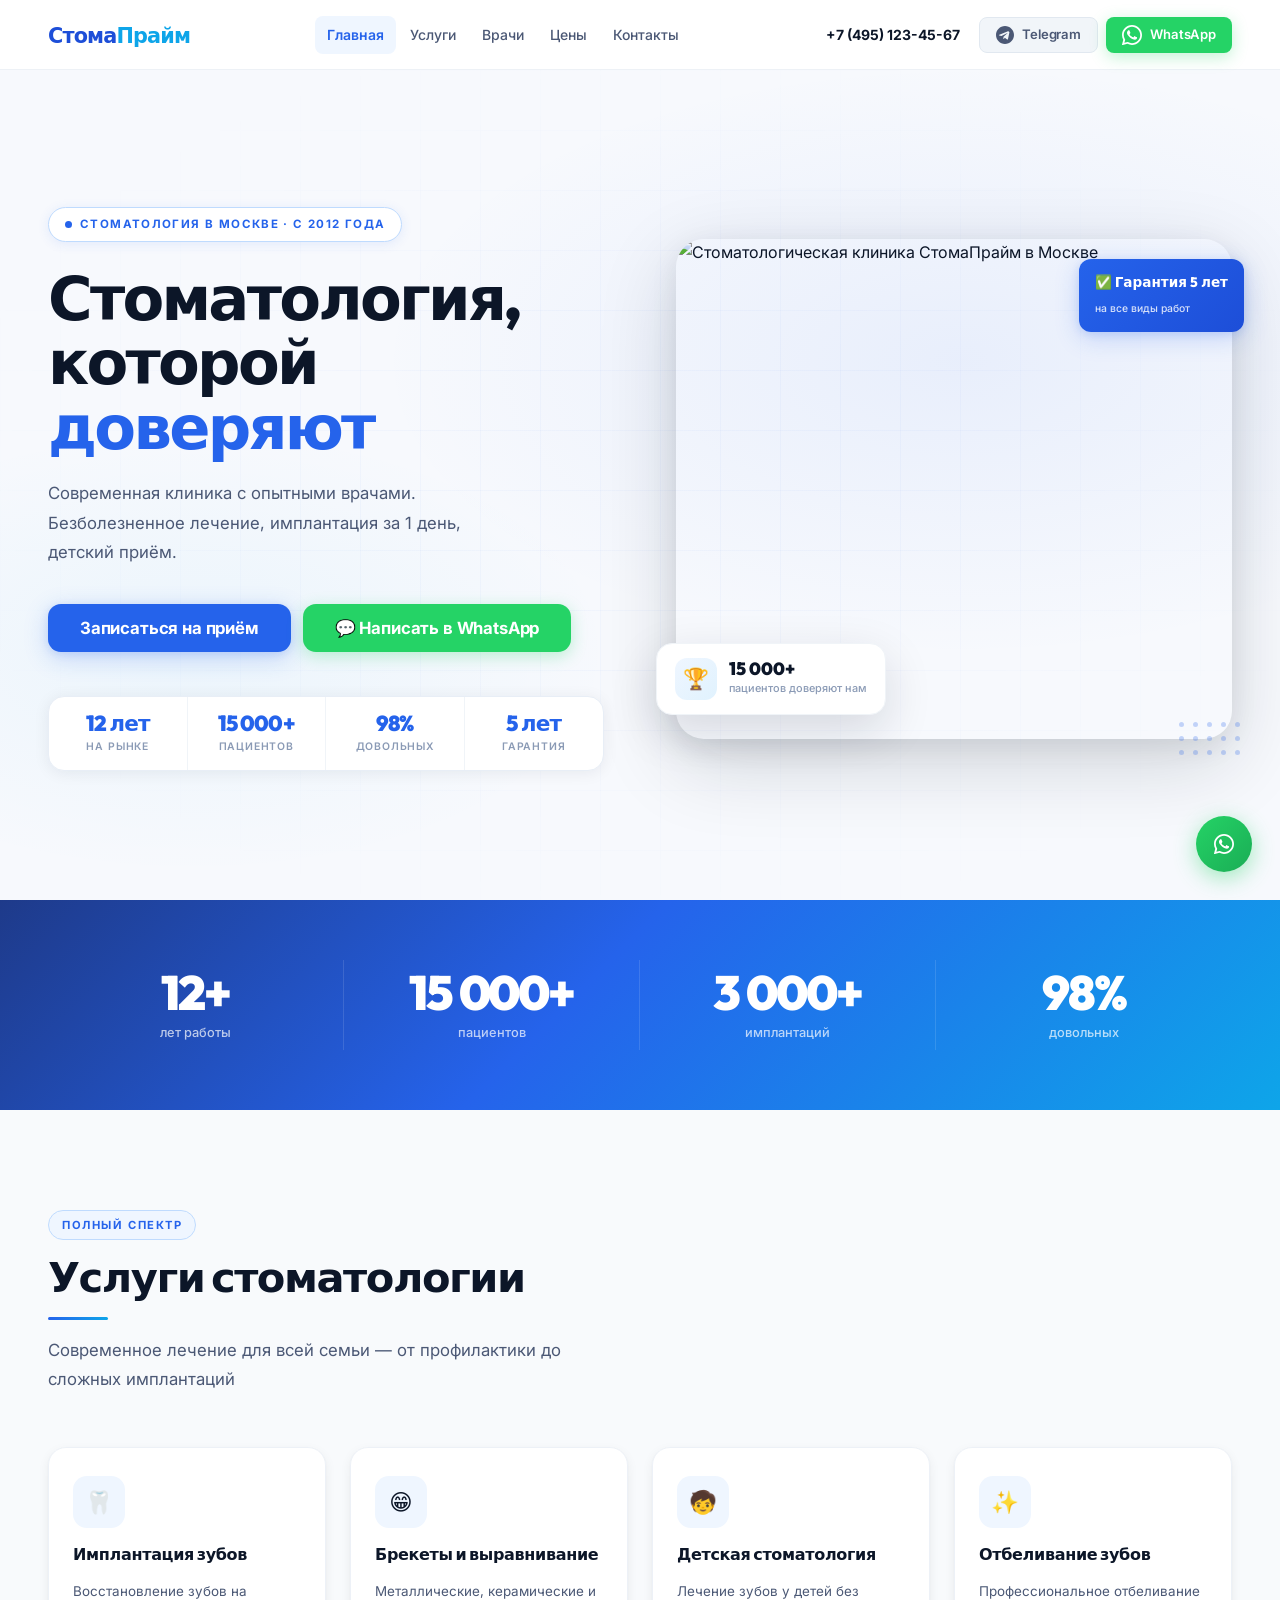
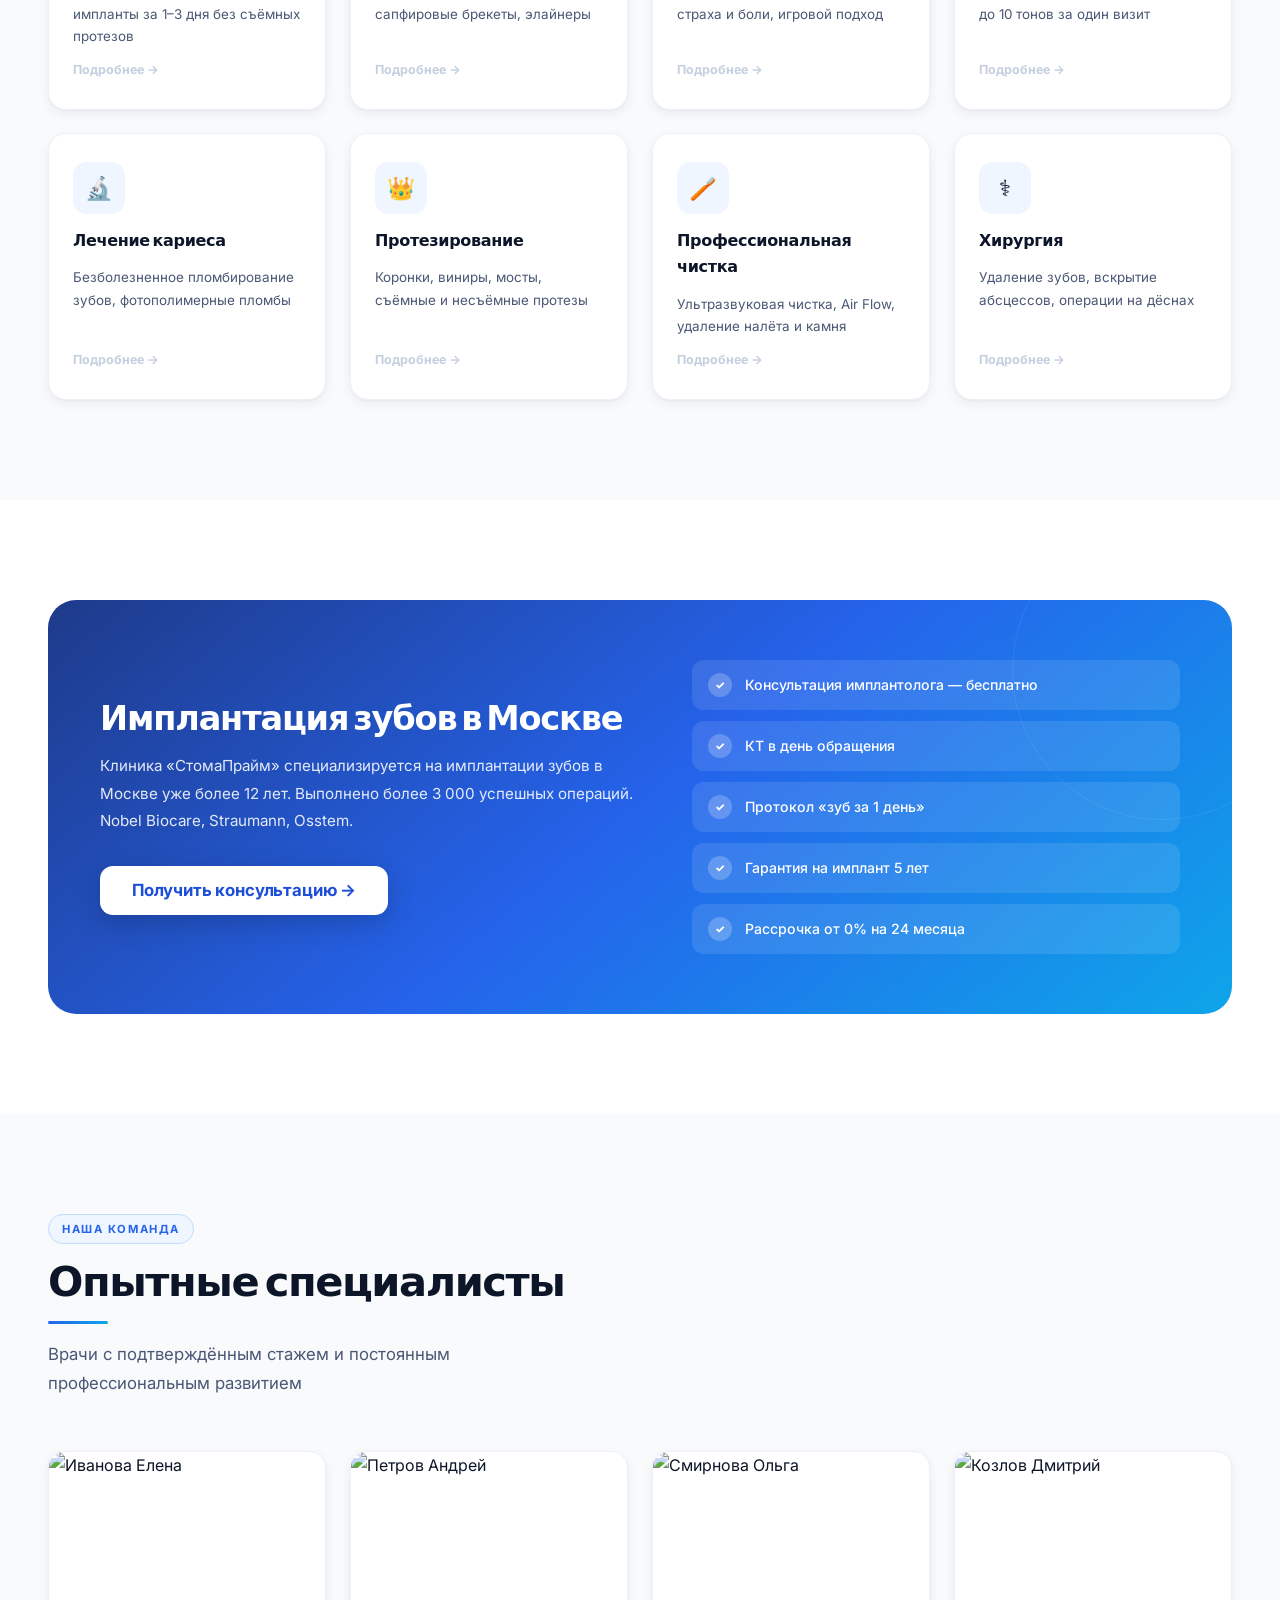
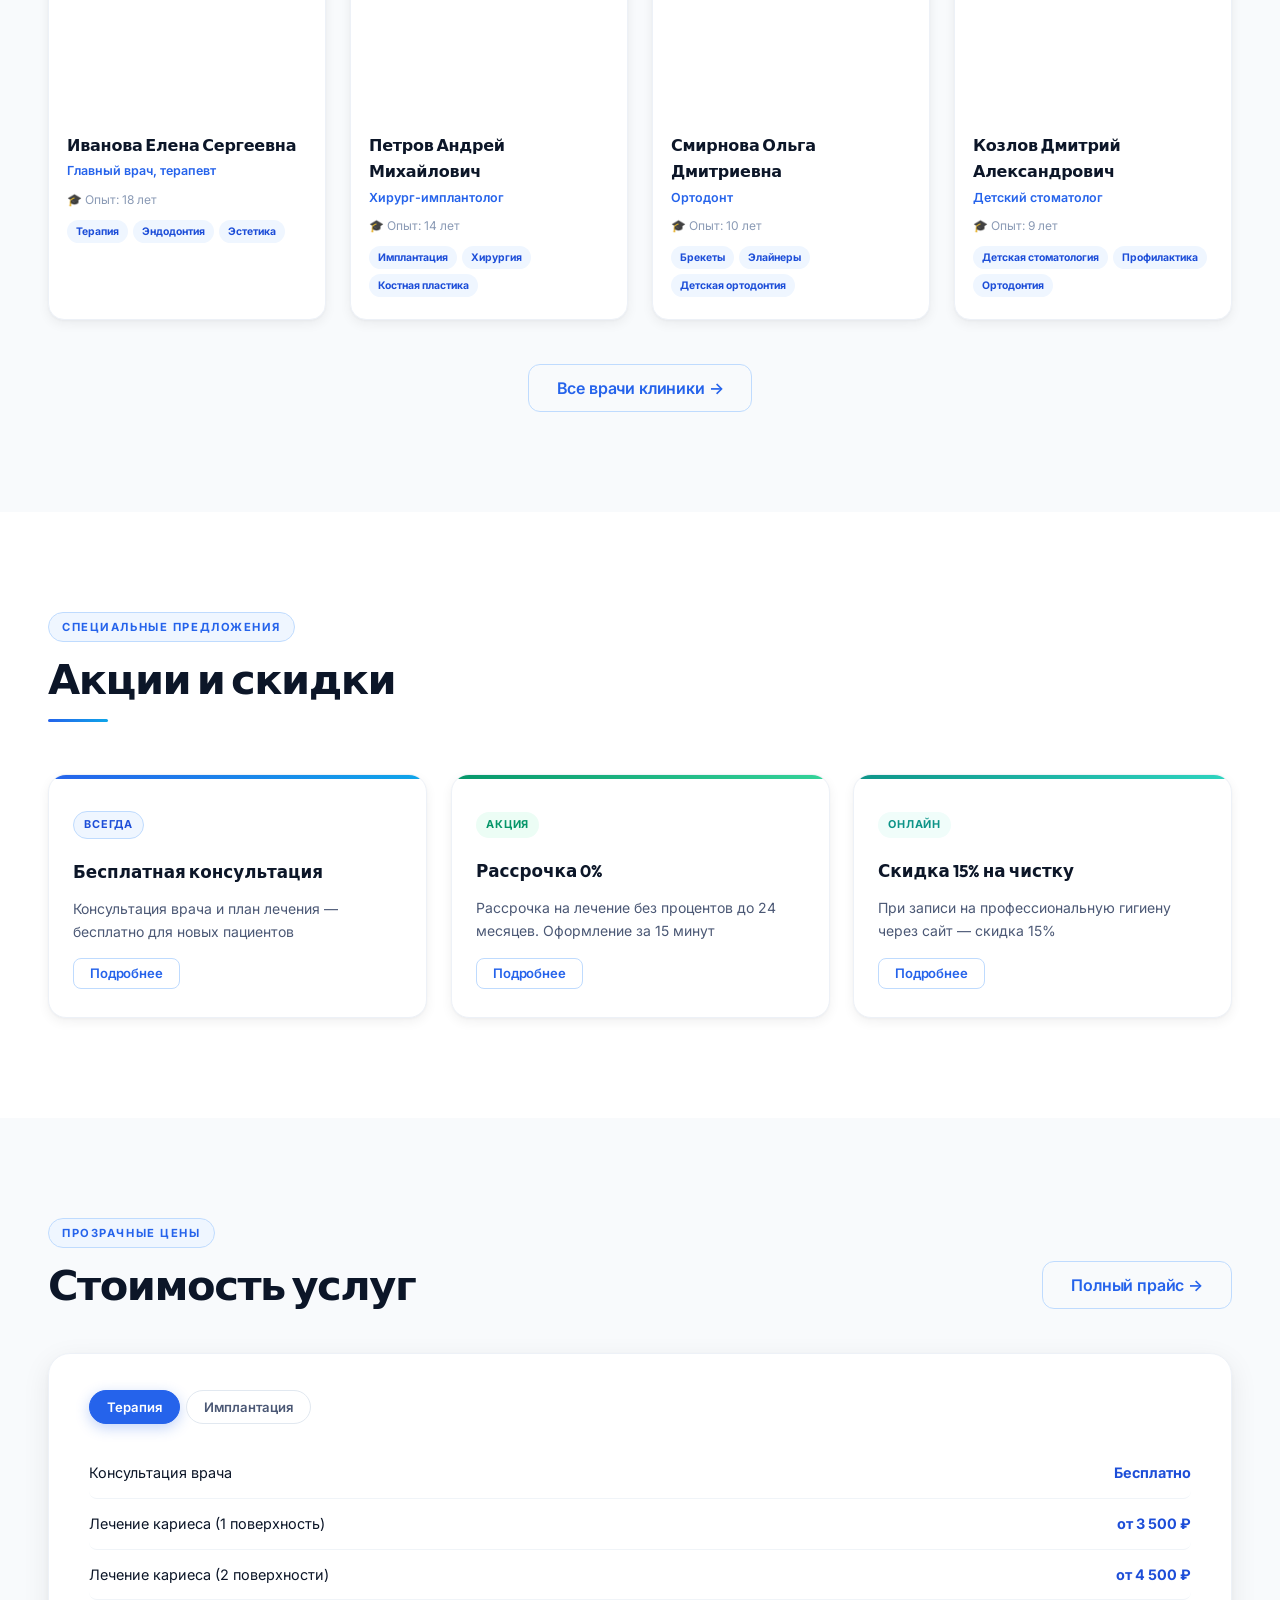
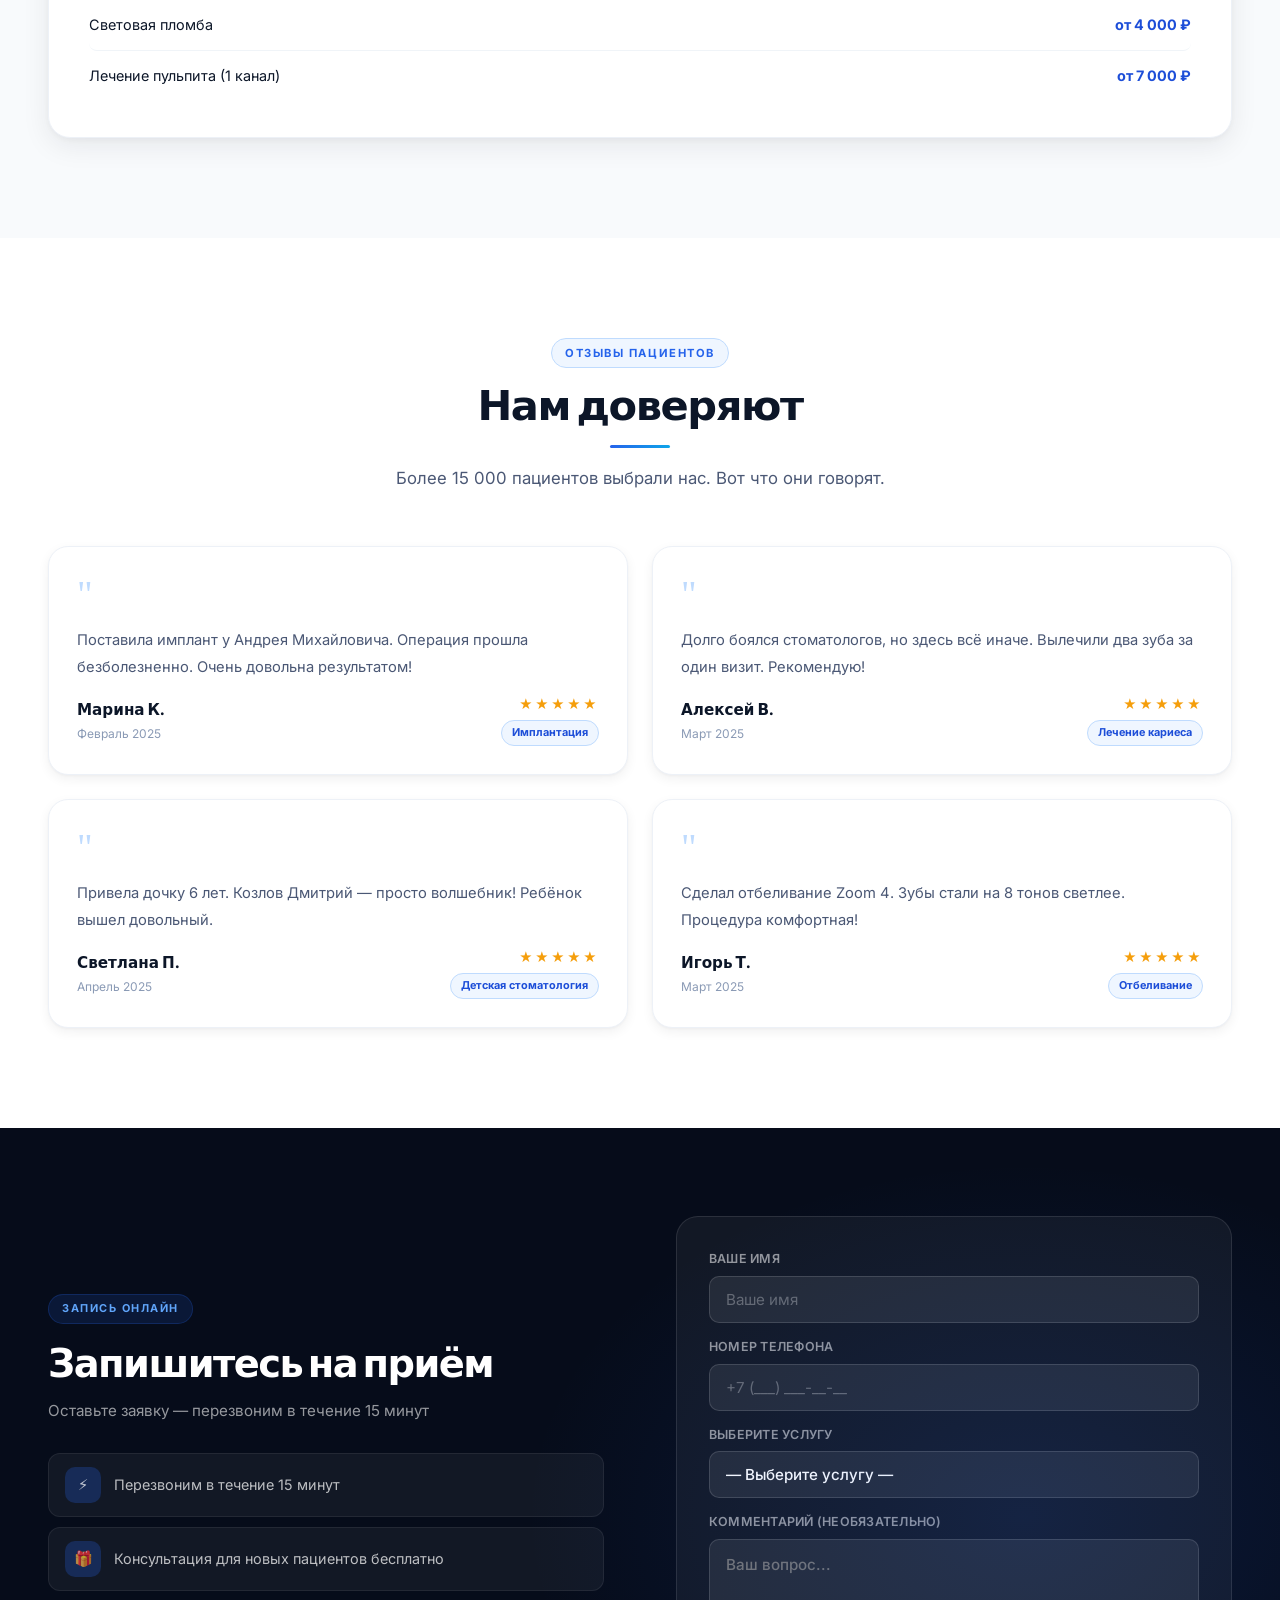
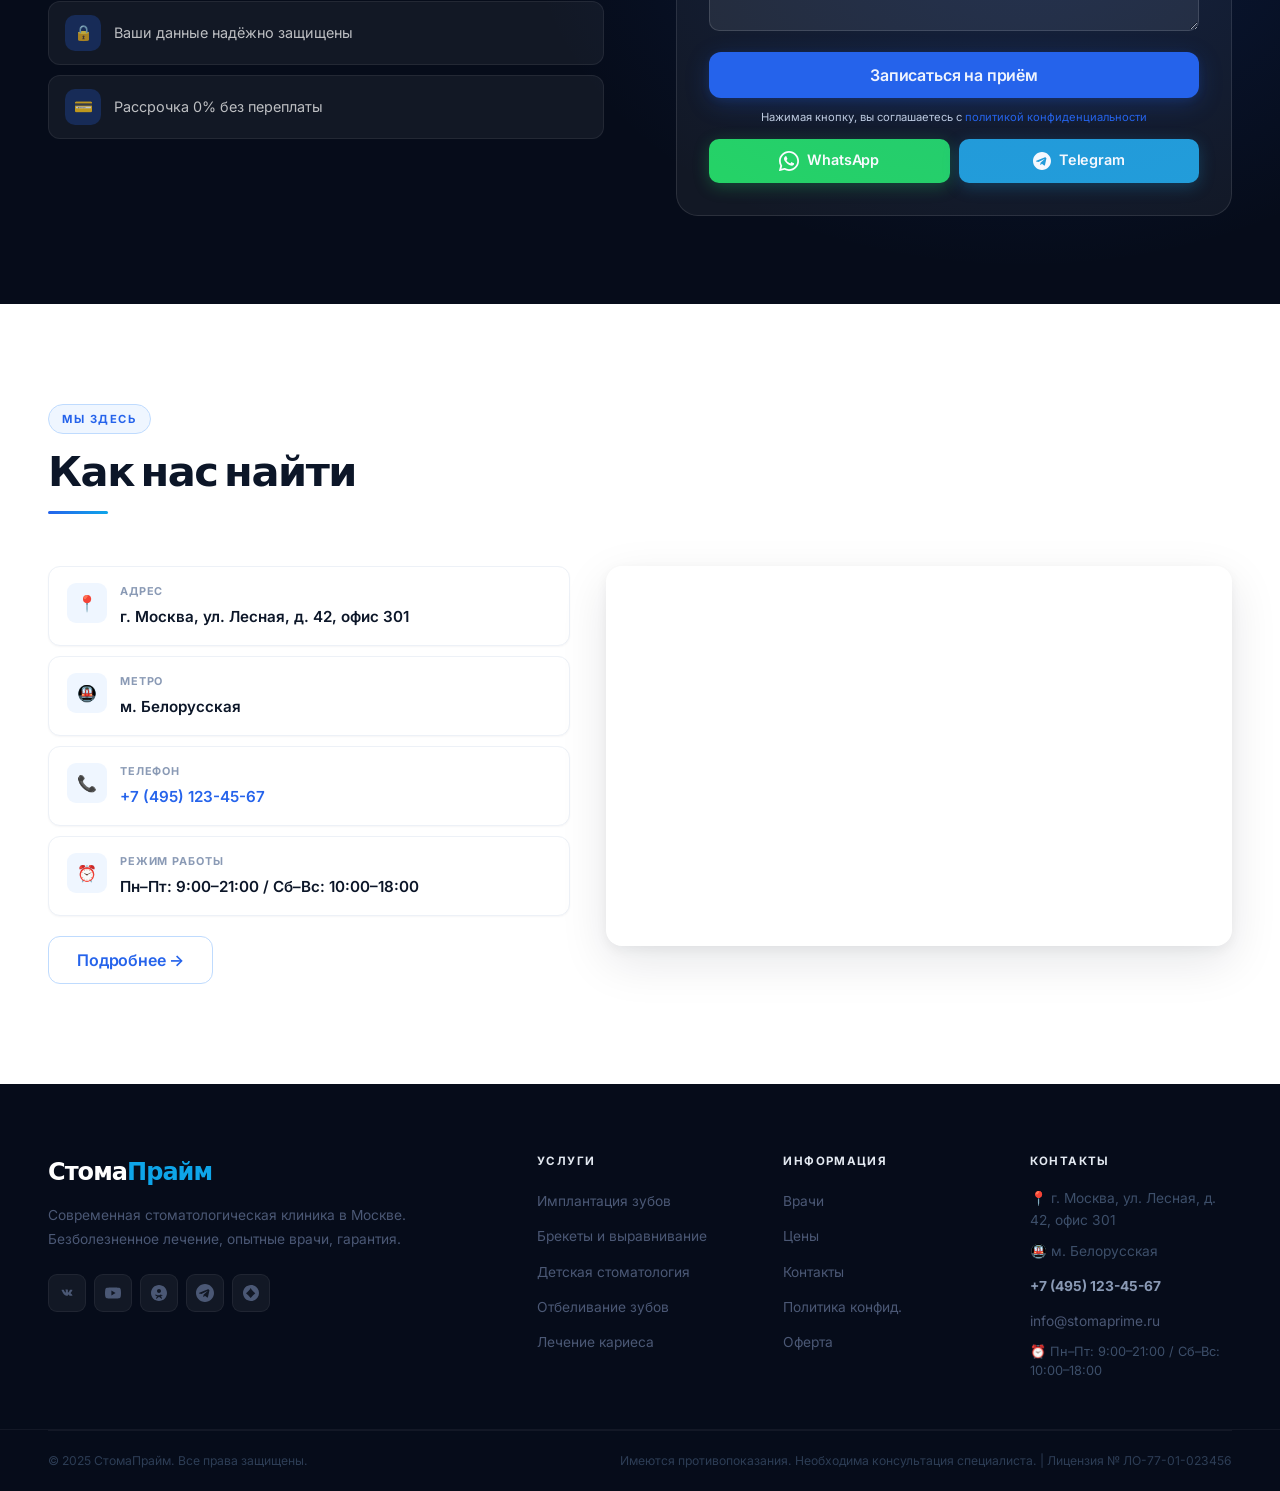
==== commit 5264d719: "Add files via upload" ====
--- a/index.html
+++ b/index.html
@@ -5,299 +5,42 @@
   <meta name="viewport" content="width=device-width, initial-scale=1.0">
   <title id="mt">СтомаПрайм — Стоматология в Москве</title>
   <meta name="description" id="md" content="">
-  <meta name="keywords"    id="mk" content="">
-  <meta property="og:title"       id="ot" content="">
+  <meta property="og:title" id="ot" content="">
   <meta property="og:description" id="od" content="">
-  <meta property="og:image"       id="oi" content="">
+  <meta property="og:image" id="oi" content="">
   <meta property="og:type" content="website">
-  <meta name="yandex-verification" id="yv" content="">
   <link rel="canonical" href="index.html">
   <link rel="preconnect" href="https://fonts.googleapis.com">
   <link rel="preconnect" href="https://fonts.gstatic.com" crossorigin>
   <link href="https://fonts.googleapis.com/css2?family=Inter:wght@300;400;500;600;700&family=Outfit:wght@400;600;700;800;900&display=swap" rel="stylesheet">
   <link rel="stylesheet" href="shared.css">
-<style>
-/* ═══ HERO ═══════════════════════════════════════════════════ */
-.hero {
-  position: relative;
-  min-height: calc(100vh - 70px);
-  display: flex; align-items: center;
-  padding: 80px 0;
-  background: #f7f9fd;
-  overflow: hidden;
-}
-/* Soft gradient mesh */
-.hero::before {
-  content:''; position:absolute; inset:0; pointer-events:none;
-  background:
-    radial-gradient(ellipse 70% 55% at 75% 35%, rgba(37,99,235,0.07) 0%, transparent 65%),
-    radial-gradient(ellipse 55% 45% at 15% 70%, rgba(14,165,233,0.05) 0%, transparent 60%),
-    radial-gradient(ellipse 40% 35% at 55% 5%,  rgba(13,148,136,0.04) 0%, transparent 55%);
-}
-/* Subtle grid lines */
-.hero::after {
-  content:''; position:absolute; inset:0; pointer-events:none;
-  background-image: linear-gradient(rgba(37,99,235,0.03) 1px, transparent 1px),
-                    linear-gradient(90deg, rgba(37,99,235,0.03) 1px, transparent 1px);
-  background-size: 60px 60px;
-  mask-image: radial-gradient(ellipse 70% 70% at 50% 50%, black 30%, transparent 80%);
-}
-.hero-wrap { display:grid; grid-template-columns:1fr 1fr; gap:72px; align-items:center; position:relative; z-index:1; }
-@media(max-width:900px){.hero-wrap{grid-template-columns:1fr;gap:44px;}.hero-img-col{order:-1;}.hero{min-height:auto;padding:56px 0;}}
-
-/* Left col */
-.hero-pill {
-  display:inline-flex; align-items:center; gap:8px;
-  font-size:0.72rem; font-weight:700; letter-spacing:0.12em; text-transform:uppercase;
-  color:#2563eb; background:#fff; padding:7px 16px; border-radius:99px;
-  border:1px solid #bfdbfe; box-shadow:0 2px 12px rgba(37,99,235,0.1);
-  margin-bottom:24px;
-}
-.hero-pill-dot { width:7px; height:7px; border-radius:50%; background:#2563eb; animation:hblink 2s ease-in-out infinite; }
-@keyframes hblink{0%,100%{opacity:1}50%{opacity:.25}}
-
-.hero-h1 {
-  font-family:'Outfit',sans-serif; font-weight:900; color:#0c1628;
-  font-size:clamp(2.6rem,5.5vw,4rem); line-height:1.05; letter-spacing:-0.045em;
-  margin-bottom:22px;
-}
-.hero-h1 em { font-style:normal; color:#2563eb; }
-.hero-sub { font-size:1.08rem; color:#4b5875; line-height:1.78; margin-bottom:38px; max-width:430px; }
-
-.hero-ctas { display:flex; gap:12px; flex-wrap:wrap; margin-bottom:52px; }
-
-/* Trust bar */
-.hero-trust {
-  display:grid; grid-template-columns:repeat(4,1fr);
-  background:#fff; border-radius:16px; border:1px solid #e8eef6;
-  box-shadow:0 2px 16px rgba(12,22,40,0.07); overflow:hidden;
-}
-@media(max-width:600px){ .hero-trust{grid-template-columns:repeat(2,1fr);} }
-.trust-cell {
-  padding:18px 14px; text-align:center; border-right:1px solid #f0f4f8;
-  transition:background .2s;
-}
-.trust-cell:last-child{border-right:none;}
-.trust-cell:hover{background:#f8faff;}
-@media(max-width:600px){.trust-cell:nth-child(2){border-right:none;}.trust-cell:nth-child(3){border-top:1px solid #f0f4f8;border-right:1px solid #f0f4f8;}.trust-cell:nth-child(4){border-top:1px solid #f0f4f8;}}
-.trust-num { font-family:'Outfit',sans-serif; font-size:1.45rem; font-weight:900; color:#2563eb; letter-spacing:-0.04em; line-height:1; margin-bottom:5px; display:block; }
-.trust-txt { font-size:0.68rem; color:#8a9ab5; font-weight:600; text-transform:uppercase; letter-spacing:0.08em; line-height:1.35; display:block; }
-
-/* Right col */
-.hero-img-col { position:relative; }
-.hero-img-frame {
-  position:relative; border-radius:28px; overflow:hidden;
-  box-shadow:0 24px 80px rgba(12,22,40,0.16), 0 8px 28px rgba(12,22,40,0.08);
-}
-.hero-img-frame img {
-  width:100%; height:520px; object-fit:cover; object-position:center 15%; display:block;
-  transition:transform 8s ease;
-}
-.hero-img-frame:hover img{transform:scale(1.03);}
-@media(max-width:900px){.hero-img-frame img{height:300px;}}
-
-/* Floating card */
-.hero-card {
-  position:absolute; bottom:28px; left:-24px;
-  background:#fff; border-radius:18px; padding:16px 20px;
-  display:flex; align-items:center; gap:14px;
-  box-shadow:0 16px 48px rgba(12,22,40,0.14); border:1px solid #f0f4f8;
-  animation:fcFloat 3.2s ease-in-out infinite;
-}
-@media(max-width:900px){.hero-card{left:12px;bottom:14px;}}
-@keyframes fcFloat{0%,100%{transform:translateY(0)}50%{transform:translateY(-7px)}}
-.hero-card-ico {
-  width:46px; height:46px; flex-shrink:0; border-radius:14px;
-  background:linear-gradient(135deg,#eff6ff,#e0f2fe);
-  display:flex; align-items:center; justify-content:center; font-size:1.4rem;
-}
-.hero-card-n { font-family:'Outfit',sans-serif; font-size:1.15rem; font-weight:900; color:#0c1628; line-height:1; margin-bottom:3px; }
-.hero-card-l { font-size:0.7rem; color:#8a9ab5; font-weight:500; }
-
-/* Top ribbon on image */
-.hero-ribbon {
-  position:absolute; top:20px; right:-14px;
-  background:linear-gradient(135deg,#2563eb,#1d4ed8); color:#fff;
-  border-radius:14px; padding:13px 18px;
-  box-shadow:0 8px 28px rgba(37,99,235,0.35);
-  animation:fcFloat 3.8s .6s ease-in-out infinite;
-}
-@media(max-width:900px){.hero-ribbon{right:12px;top:12px;}}
-.hero-ribbon strong{display:block;font-size:.9rem;font-weight:800;font-family:'Outfit',sans-serif;}
-.hero-ribbon span{font-size:.68rem;opacity:.8;font-weight:500;}
-
-/* Decorative dots */
-.hero-dots{position:absolute;bottom:-16px;right:-8px;display:grid;grid-template-columns:repeat(5,1fr);gap:9px;opacity:.3;pointer-events:none;}
-.hero-dot{width:5px;height:5px;border-radius:50%;background:#2563eb;}
-
-/* ═══ STATS BAND ════════════════════════════════════════════ */
-.stats-band {
-  background:linear-gradient(135deg,#1e3a8a 0%,#2563eb 45%,#0ea5e9 100%);
-  padding:60px 0;
-}
-.stats-grid { display:grid; grid-template-columns:repeat(4,1fr); gap:0; }
-@media(max-width:700px){.stats-grid{grid-template-columns:repeat(2,1fr);}}
-.stat {
-  text-align:center; padding:8px 20px;
-  border-right:1px solid rgba(255,255,255,0.12);
-}
-.stat:last-child{border-right:none;}
-@media(max-width:700px){
-  .stat:nth-child(2){border-right:none;}
-  .stat:nth-child(3){border-top:1px solid rgba(255,255,255,0.12);border-right:1px solid rgba(255,255,255,0.12);}
-  .stat:nth-child(4){border-top:1px solid rgba(255,255,255,0.12);}
-}
-.stat-n { font-family:'Outfit',sans-serif; font-size:clamp(2rem,4vw,3rem); font-weight:900; color:#fff; letter-spacing:-0.045em; line-height:1; margin-bottom:8px; }
-.stat-l { font-size:0.8rem; color:rgba(255,255,255,.68); font-weight:500; line-height:1.4; }
-
-/* ═══ SERVICES ═══════════════════════════════════════════════ */
-.svc-card {
-  background:#fff; border-radius:18px; padding:30px 26px;
-  border:1px solid #edf1f7; box-shadow:0 2px 12px rgba(12,22,40,0.05);
-  display:flex; flex-direction:column; gap:13px;
-  text-decoration:none; color:inherit;
-  transition:box-shadow .3s cubic-bezier(.4,0,.2,1), transform .3s cubic-bezier(.34,1.56,.64,1), border-color .2s;
-  position:relative; overflow:hidden; will-change:transform;
-}
-.svc-card::before {
-  content:''; position:absolute; top:0; left:0; right:0; height:3px;
-  background:linear-gradient(90deg,#2563eb,#0ea5e9);
-  transform:scaleX(0); transform-origin:left; transition:transform .3s cubic-bezier(.4,0,.2,1);
-}
-.svc-card:hover { box-shadow:0 12px 40px rgba(12,22,40,0.12); transform:translateY(-6px); border-color:#dbeafe; }
-.svc-card:hover::before { transform:scaleX(1); }
-.svc-card:hover .svc-ico { background:linear-gradient(135deg,#2563eb,#0ea5e9); }
-.svc-card:hover .svc-arrow { transform:translateX(5px); color:#2563eb; }
-.svc-ico { width:54px; height:54px; background:#eff6ff; border-radius:14px; display:flex; align-items:center; justify-content:center; font-size:1.5rem; transition:background .3s; }
-.svc-title { font-family:'Outfit',sans-serif; font-size:1.02rem; font-weight:700; color:#0c1628; letter-spacing:-0.02em; }
-.svc-desc  { font-size:0.84rem; color:#6b7fa0; line-height:1.65; flex:1; }
-.svc-arrow { font-size:0.78rem; color:#c4cfe0; font-weight:700; transition:.24s cubic-bezier(.4,0,.2,1); }
-
-/* ═══ SEO IMPLANT BLOCK ══════════════════════════════════════ */
-.seo-block {
-  background:linear-gradient(140deg,#1e3a8a 0%,#2563eb 50%,#0ea5e9 100%);
-  border-radius:28px; padding:64px 56px; color:#fff;
-  display:grid; grid-template-columns:1.1fr 1fr; gap:60px; align-items:center;
-  position:relative; overflow:hidden;
-}
-.seo-block::before {
-  content:''; position:absolute; right:-80px; top:-80px;
-  width:320px; height:320px; border-radius:50%; border:1px solid rgba(255,255,255,0.08); pointer-events:none;
-}
-.seo-block::after {
-  content:''; position:absolute; left:-40px; bottom:-60px;
-  width:220px; height:220px; border-radius:50%; background:rgba(255,255,255,0.04); pointer-events:none;
-}
-@media(max-width:768px){.seo-block{grid-template-columns:1fr;padding:40px 28px;gap:36px;}}
-.seo-h2 { font-family:'Outfit',sans-serif; font-size:clamp(1.5rem,3.2vw,2.1rem); font-weight:800; margin-bottom:16px; line-height:1.12; letter-spacing:-0.035em; }
-.seo-p  { font-size:0.95rem; line-height:1.8; opacity:.88; margin-bottom:32px; }
-.seo-perks { display:flex; flex-direction:column; gap:12px; }
-.seo-perk {
-  display:flex; align-items:center; gap:13px; font-size:.88rem; font-weight:500;
-  background:rgba(255,255,255,0.1); padding:13px 18px; border-radius:12px;
-  backdrop-filter:blur(4px); transition:background .2s;
-}
-.seo-perk:hover{background:rgba(255,255,255,0.18);}
-.seo-check { width:24px; height:24px; min-width:24px; border-radius:50%; background:rgba(255,255,255,0.22); display:flex; align-items:center; justify-content:center; font-size:.7rem; font-weight:800; }
-
-/* ═══ PROMOS ══════════════════════════════════════════════════ */
-.promo-card {
-  background:#fff; border-radius:18px; padding:30px 26px;
-  border:1px solid #edf1f7; box-shadow:0 2px 12px rgba(12,22,40,0.05);
-  display:flex; flex-direction:column; gap:11px; position:relative; overflow:hidden;
-  transition:box-shadow .3s, transform .3s cubic-bezier(.34,1.56,.64,1);
-}
-.promo-card:hover{box-shadow:0 12px 36px rgba(12,22,40,0.10);transform:translateY(-4px);}
-.promo-top{height:4px;position:absolute;top:0;left:0;right:0;}
-.promo-top-b{background:linear-gradient(90deg,#2563eb,#0ea5e9);}
-.promo-top-g{background:linear-gradient(90deg,#059669,#34d399);}
-.promo-top-t{background:linear-gradient(90deg,#0d9488,#2dd4bf);}
-.promo-title{font-family:'Outfit',sans-serif;font-size:1.05rem;font-weight:700;color:#0c1628;margin-top:8px;}
-.promo-desc {font-size:.875rem;color:#6b7fa0;line-height:1.65;flex:1;}
-
-/* ═══ PRICES PREVIEW ══════════════════════════════════════════ */
-.ptabs { display:flex; gap:6px; flex-wrap:wrap; margin-bottom:24px; }
-.ptab {
-  font-size:.82rem;font-weight:600;padding:8px 17px;border-radius:99px;
-  border:1.5px solid #e1e8f0;background:#fff;cursor:pointer;
-  color:#6b7fa0;transition:.18s cubic-bezier(.4,0,.2,1);
-}
-.ptab.on,.ptab:hover{background:#2563eb;border-color:#2563eb;color:#fff;box-shadow:0 4px 14px rgba(37,99,235,0.28);}
-.ptable{display:none;animation:ftab .2s ease;}
-.ptable.on{display:block;}
-@keyframes ftab{from{opacity:0;transform:translateY(3px)}to{opacity:1;transform:none}}
-.prow{display:flex;align-items:center;justify-content:space-between;padding:14px 0;border-bottom:1px solid #f0f4f8;gap:16px;transition:background .15s;border-radius:8px;}
-.prow:last-child{border-bottom:none;}
-.prow:hover{background:#f8fafd;padding-left:10px;padding-right:10px;margin:0 -10px;}
-.p-name{font-size:.9rem;color:#0c1628;}
-.p-val {font-size:.9rem;font-weight:700;color:#1d4ed8;white-space:nowrap;}
-
-/* ═══ REVIEWS ═════════════════════════════════════════════════ */
-.rev-card {
-  background:#fff;border-radius:20px;padding:30px;
-  border:1px solid #edf1f7;box-shadow:0 2px 12px rgba(12,22,40,0.05);
-  display:flex;flex-direction:column;gap:16px;
-  transition:box-shadow .3s,transform .3s cubic-bezier(.34,1.56,.64,1);
-}
-.rev-card:hover{box-shadow:0 10px 32px rgba(12,22,40,0.10);transform:translateY(-4px);}
-.rev-q{font-size:2.6rem;color:#bfdbfe;line-height:1;font-family:Georgia,serif;}
-.rev-txt{font-size:.92rem;color:#4b5875;line-height:1.78;flex:1;}
-.rev-name{font-family:'Outfit',sans-serif;font-size:.95rem;font-weight:700;color:#0c1628;}
-.rev-date{font-size:.75rem;color:#8a9ab5;margin-top:2px;}
-.rev-svc{font-size:.68rem;font-weight:700;background:#eff6ff;color:#1d4ed8;padding:3px 10px;border-radius:99px;border:1px solid #bfdbfe;}
-
-/* ═══ DARK CTA SECTION ════════════════════════════════════════ */
-.dark-cta {
-  background:#060c1a; padding:96px 0;
-  position:relative; overflow:hidden;
-}
-.dark-cta::before {
-  content:''; position:absolute; inset:0;
-  background:radial-gradient(ellipse 60% 70% at 80% 50%,rgba(37,99,235,0.15) 0%,transparent 65%);
-  pointer-events:none;
-}
-.dark-cta-inner { display:grid; grid-template-columns:1fr 1fr; gap:80px; align-items:center; }
-@media(max-width:768px){.dark-cta-inner{grid-template-columns:1fr;gap:40px;}}
-.dark-cta-lbl{font-size:.68rem;font-weight:700;letter-spacing:.14em;text-transform:uppercase;color:#60a5fa;background:rgba(37,99,235,0.14);padding:5px 13px;border-radius:99px;display:inline-block;margin-bottom:18px;border:1px solid rgba(37,99,235,0.22);}
-.dark-cta-h{font-family:'Outfit',sans-serif;font-size:clamp(1.8rem,3.5vw,2.5rem);font-weight:900;color:#fff;letter-spacing:-0.04em;line-height:1.1;margin-bottom:16px;}
-.dark-cta-p{font-size:.96rem;color:rgba(255,255,255,.58);line-height:1.75;margin-bottom:32px;}
-.promise-list{display:flex;flex-direction:column;gap:12px;margin-top:0;}
-.promise-item{display:flex;align-items:center;gap:13px;font-size:.9rem;color:rgba(255,255,255,.72);padding:13px 18px;background:rgba(255,255,255,.05);border-radius:12px;border:1px solid rgba(255,255,255,.07);transition:.2s;}
-.promise-item:hover{background:rgba(255,255,255,.09);border-color:rgba(255,255,255,.13);}
-.promise-ico{width:36px;height:36px;min-width:36px;background:rgba(37,99,235,.25);border-radius:10px;display:flex;align-items:center;justify-content:center;font-size:.95rem;}
-.form-dark{background:rgba(255,255,255,.04);border:1px solid rgba(255,255,255,.08);border-radius:24px;padding:36px;}
-.form-dark .form-input,.form-dark .form-select,.form-dark .form-textarea{background:rgba(255,255,255,.07);border-color:rgba(255,255,255,.12);color:#fff;}
-.form-dark .form-input:focus,.form-dark .form-select:focus,.form-dark .form-textarea:focus{background:rgba(255,255,255,.1);border-color:#60a5fa;}
-.form-dark .form-input::placeholder{color:rgba(255,255,255,.3);}
-.form-dark .form-label{color:rgba(255,255,255,.5);}
-</style>
 </head>
 <body>
 <header class="site-header" id="site-header"></header>
 <main>
 
-<!-- ═ HERO ════════════════════════════════════════════════════ -->
+<!-- HERO -->
 <section class="hero" aria-label="Главная">
   <div class="container">
     <div class="hero-wrap">
       <div>
-        <div class="hero-pill reveal"><span class="hero-pill-dot"></span>Стоматология в Москве · с 2012 года</div>
-        <h1 class="hero-h1 reveal d1" id="hero-h1">Стоматология,<br>которой <em>доверяют</em></h1>
-        <p class="hero-sub reveal d2" id="hero-sub"></p>
-        <div class="hero-ctas reveal d3">
+        <div class="hero-pill"><span class="hero-pill-dot"></span>Стоматология в Москве · с 2012 года</div>
+        <h1 class="hero-h1" id="hero-h1">Стоматология,<br>которой <em>доверяют</em></h1>
+        <p class="hero-sub" id="hero-sub"></p>
+        <div class="hero-ctas">
           <a href="#form-section" class="btn btn-primary btn-xl" id="hero-cta">Записаться на приём</a>
-          <a href="#" class="btn btn-outline btn-xl" id="hero-wa">💬 WhatsApp</a>
-        </div>
-        <div class="hero-trust reveal d4" id="hero-trust"></div>
-      </div>
-      <div class="hero-img-col reveal-r">
+          <a href="#" class="btn btn-wa btn-xl" id="hero-wa">💬 WhatsApp</a>
+        </div>
+        <div class="hero-trust" id="hero-trust"></div>
+      </div>
+      <div class="hero-img-col">
         <div class="hero-img-frame">
-          <img id="hero-img" src="" alt="" loading="eager" data-par="0.09">
+          <img id="hero-img" src="" alt="" loading="eager">
         </div>
         <div class="hero-card">
           <div class="hero-card-ico">🏆</div>
           <div>
-            <div class="hero-card-n" data-counter data-to="15000" data-sfx="+">0+</div>
+            <div class="hero-card-n" data-counter data-to="15000" data-sfx="+">15 000+</div>
             <div class="hero-card-l">пациентов доверяют нам</div>
           </div>
         </div>
@@ -315,14 +58,14 @@
   </div>
 </section>
 
-<!-- ═ STATS ═══════════════════════════════════════════════════ -->
-<section class="stats-band" aria-label="Наши результаты">
+<!-- STATS -->
+<section class="stats-band" aria-label="Результаты">
   <div class="container">
     <div class="stats-grid" id="stats-grid"></div>
   </div>
 </section>
 
-<!-- ═ SERVICES ════════════════════════════════════════════════ -->
+<!-- SERVICES -->
 <section class="section section-bg" id="services" aria-label="Услуги">
   <div class="container">
     <div class="sec-head reveal">
@@ -335,14 +78,14 @@
   </div>
 </section>
 
-<!-- ═ SEO IMPLANT ══════════════════════════════════════════════ -->
+<!-- SEO BLOCK -->
 <section class="section" aria-label="Имплантация">
   <div class="container">
     <div class="seo-block reveal-s" id="seo-block"></div>
   </div>
 </section>
 
-<!-- ═ DOCTORS ═════════════════════════════════════════════════ -->
+<!-- DOCTORS -->
 <section class="section section-bg" id="doctors-section" aria-label="Врачи">
   <div class="container">
     <div class="sec-head reveal">
@@ -358,7 +101,7 @@
   </div>
 </section>
 
-<!-- ═ PROMOS ══════════════════════════════════════════════════ -->
+<!-- PROMOS -->
 <section class="section" aria-label="Акции">
   <div class="container">
     <div class="sec-head reveal">
@@ -370,7 +113,7 @@
   </div>
 </section>
 
-<!-- ═ PRICES ══════════════════════════════════════════════════ -->
+<!-- PRICES PREVIEW -->
 <section class="section section-bg" aria-label="Цены">
   <div class="container">
     <div style="display:flex;align-items:flex-end;justify-content:space-between;flex-wrap:wrap;gap:20px;margin-bottom:44px" class="reveal">
@@ -380,14 +123,14 @@
       </div>
       <a href="prices.html" class="btn btn-outline btn-lg">Полный прайс →</a>
     </div>
-    <div style="background:#fff;border-radius:22px;padding:36px 40px;border:1px solid #edf1f7;box-shadow:0 4px 20px rgba(12,22,40,0.07)" class="reveal">
+    <div style="background:#fff;border-radius:22px;padding:36px 40px;border:1px solid var(--border-light);box-shadow:var(--s-md)" class="reveal">
       <div class="ptabs" id="ptabs"></div>
       <div id="ptables"></div>
     </div>
   </div>
 </section>
 
-<!-- ═ REVIEWS ═════════════════════════════════════════════════ -->
+<!-- REVIEWS -->
 <section class="section" aria-label="Отзывы">
   <div class="container">
     <div class="sec-head center reveal">
@@ -400,7 +143,7 @@
   </div>
 </section>
 
-<!-- ═ DARK FORM SECTION ════════════════════════════════════════ -->
+<!-- FORM DARK -->
 <section class="dark-cta" id="form-section" aria-label="Запись">
   <div class="container">
     <div class="dark-cta-inner">
@@ -417,7 +160,7 @@
   </div>
 </section>
 
-<!-- ═ CONTACTS ════════════════════════════════════════════════ -->
+<!-- CONTACTS PREVIEW -->
 <section class="section" aria-label="Контакты">
   <div class="container">
     <div class="sec-head reveal">
@@ -440,121 +183,124 @@
 <script src="config.js"></script>
 <script src="shared.js"></script>
 <script>
-document.addEventListener('DOMContentLoaded', () => {
-  const d = SITE_DATA;
+document.addEventListener('DOMContentLoaded', function() {
+  var d = SITE_DATA;
 
   // Meta
   document.getElementById('mt').textContent = d.seo.defaultTitle;
   document.getElementById('md').content     = d.seo.defaultDescription;
-  document.getElementById('mk').content     = d.seo.defaultKeywords;
   document.getElementById('ot').content     = d.seo.defaultTitle;
   document.getElementById('od').content     = d.seo.defaultDescription;
   document.getElementById('oi').content     = d.seo.ogImage;
-  if(d.seo.yandexVerification) document.getElementById('yv').content = d.seo.yandexVerification;
 
   // Hero
-  document.getElementById('hero-h1').innerHTML = `Стоматология,<br>которой <em>доверяют</em>`;
   document.getElementById('hero-sub').textContent = d.hero.subtitle;
   document.getElementById('hero-img').src = d.hero.image;
   document.getElementById('hero-img').alt = d.hero.imageAlt;
   document.getElementById('hero-cta').textContent = d.hero.ctaPrimary;
   document.getElementById('hero-wa').href = UTILS.whatsappLink();
-  document.getElementById('hero-wa').innerHTML = '💬 ' + d.hero.ctaWhatsapp;
-
-  const stats = [
+  document.getElementById('hero-wa').textContent = '💬 ' + d.hero.ctaWhatsapp;
+
+  // Trust bar с счётчиками
+  document.getElementById('hero-trust').innerHTML = [
     {n:12,   sfx:' лет', l:'на рынке'},
     {n:15000,sfx:'+',    l:'пациентов'},
     {n:98,   sfx:'%',    l:'довольных'},
     {n:5,    sfx:' лет', l:'гарантия'},
-  ];
-  document.getElementById('hero-trust').innerHTML = stats.map(s=>`
-    <div class="trust-cell">
-      <span class="trust-num" data-counter data-to="${s.n}" data-sfx="${s.sfx}">0${s.sfx}</span>
-      <span class="trust-txt">${s.l}</span>
-    </div>`).join('');
+  ].map(function(s){
+    return '<div class="trust-cell">' +
+      '<span class="trust-num" data-counter data-to="'+s.n+'" data-sfx="'+s.sfx+'">0'+s.sfx+'</span>' +
+      '<span class="trust-txt">'+s.l+'</span></div>';
+  }).join('');
 
   // Stats band
-  const sBand = [{n:12,sfx:'+',l:'лет работы'},{n:15000,sfx:'+',l:'пациентов'},{n:3000,sfx:'+',l:'имплантаций'},{n:98,sfx:'%',l:'довольных'}];
-  document.getElementById('stats-grid').innerHTML = sBand.map(s=>`
-    <div class="stat reveal">
-      <div class="stat-n" data-counter data-to="${s.n}" data-sfx="${s.sfx}">0</div>
-      <div class="stat-l">${s.l}</div>
-    </div>`).join('');
+  document.getElementById('stats-grid').innerHTML = [
+    {n:12,   sfx:'+', l:'лет работы'},
+    {n:15000,sfx:'+', l:'пациентов'},
+    {n:3000, sfx:'+', l:'имплантаций'},
+    {n:98,   sfx:'%', l:'довольных'},
+  ].map(function(s){
+    return '<div class="stat reveal"><div class="stat-n" data-counter data-to="'+s.n+'" data-sfx="'+s.sfx+'">0</div><div class="stat-l">'+s.l+'</div></div>';
+  }).join('');
 
   // Services
-  document.getElementById('svc-grid').innerHTML = d.services.map((s,i)=>`
-    <a href="${s.file}" class="svc-card reveal d${Math.min(i+1,8)}">
-      <div class="svc-ico">${s.icon}</div>
-      <div class="svc-title">${s.title}</div>
-      <div class="svc-desc">${s.shortDesc}</div>
-      <div class="svc-arrow">Подробнее →</div>
-    </a>`).join('');
+  document.getElementById('svc-grid').innerHTML = d.services.map(function(s,i){
+    return '<a href="'+s.file+'" class="svc-card reveal d'+Math.min(i+1,8)+'">' +
+      '<div class="svc-ico">'+s.icon+'</div>' +
+      '<div class="svc-title">'+s.title+'</div>' +
+      '<div class="svc-desc">'+s.shortDesc+'</div>' +
+      '<div class="svc-arrow">Подробнее →</div></a>';
+  }).join('');
 
   // SEO block
-  document.getElementById('seo-block').innerHTML = `
-    <div>
-      <h2 class="seo-h2">${d.seoBlock.h2}</h2>
-      <p class="seo-p">${d.seoBlock.description}</p>
-      <a href="services/implantation.html" class="btn btn-xl" style="background:#fff;color:#1d4ed8;font-weight:700;box-shadow:0 8px 28px rgba(0,0,0,0.18)">${d.seoBlock.cta} →</a>
-    </div>
-    <div class="seo-perks">
-      ${d.seoBlock.benefits.map(b=>`<div class="seo-perk"><span class="seo-check">✓</span>${b}</div>`).join('')}
-    </div>`;
+  document.getElementById('seo-block').innerHTML =
+    '<div><h2 class="seo-h2">'+d.seoBlock.h2+'</h2>' +
+    '<p class="seo-p">'+d.seoBlock.description+'</p>' +
+    '<a href="services/implantation.html" class="btn btn-xl" style="background:#fff;color:var(--blue-dark);font-weight:700;box-shadow:0 8px 28px rgba(0,0,0,.18)">'+d.seoBlock.cta+' →</a></div>' +
+    '<div class="seo-perks">'+d.seoBlock.benefits.map(function(b){
+      return '<div class="seo-perk"><span class="seo-check">✓</span>'+b+'</div>';
+    }).join('')+'</div>';
 
   // Doctors
-  document.getElementById('doc-grid').innerHTML = d.doctors.map((dc,i)=>`
-    <div class="doctor-card reveal d${i+1}">
-      <div class="doc-photo-wrap"><img src="${dc.photo}" alt="${dc.alt}" class="doctor-photo" loading="lazy"></div>
-      <div class="doctor-info">
-        <div class="doctor-name">${dc.name}</div>
-        <div class="doctor-role">${dc.role}</div>
-        <div class="doctor-exp">🎓 Опыт: ${dc.experience}</div>
-        <div class="doctor-specs">${dc.specializations.map(sp=>`<span class="doctor-spec">${sp}</span>`).join('')}</div>
-      </div>
-    </div>`).join('');
+  document.getElementById('doc-grid').innerHTML = d.doctors.map(function(dc,i){
+    return '<div class="doctor-card reveal d'+(i+1)+'">' +
+      '<div class="doc-photo-wrap"><img src="'+dc.photo+'" alt="'+dc.alt+'" class="doctor-photo" loading="lazy"></div>' +
+      '<div class="doctor-info">' +
+        '<div class="doctor-name">'+dc.name+'</div>' +
+        '<div class="doctor-role">'+dc.role+'</div>' +
+        '<div class="doctor-exp">🎓 Опыт: '+dc.experience+'</div>' +
+        '<div class="doctor-specs">'+dc.specializations.map(function(sp){return '<span class="doctor-spec">'+sp+'</span>';}).join('')+'</div>' +
+      '</div></div>';
+  }).join('');
 
   // Promos
-  const stripeCls = {blue:'promo-top-b',green:'promo-top-g',teal:'promo-top-t'};
-  document.getElementById('promo-grid').innerHTML = d.promotions.map((p,i)=>`
-    <div class="promo-card reveal d${i+1}">
-      <div class="promo-top ${stripeCls[p.color]||'promo-top-b'}"></div>
-      <div style="margin-top:6px"><span class="badge badge-${p.color==='green'?'green':p.color==='teal'?'teal':'blue'}">${p.badge}</span></div>
-      <div class="promo-title">${p.title}</div>
-      <div class="promo-desc">${p.desc}</div>
-      <a href="#form-section" class="btn btn-outline btn-sm" style="align-self:flex-start;margin-top:4px">Подробнее</a>
-    </div>`).join('');
-
-  // Prices
-  const cats = d.prices.slice(0,2);
-  document.getElementById('ptabs').innerHTML = cats.map((c,i)=>`<button class="ptab${i===0?' on':''}" data-tab="${i}">${c.category}</button>`).join('');
-  document.getElementById('ptables').innerHTML = cats.map((c,i)=>`
-    <div class="ptable${i===0?' on':''}" data-t="${i}">
-      ${c.items.map(it=>`<div class="prow"><span class="p-name">${it.service}</span><span class="p-val">${it.price}</span></div>`).join('')}
-    </div>`).join('');
-  document.querySelectorAll('.ptab').forEach(t => t.addEventListener('click', ()=>{
-    document.querySelectorAll('.ptab').forEach(x=>x.classList.remove('on'));
-    document.querySelectorAll('.ptable').forEach(x=>x.classList.remove('on'));
-    t.classList.add('on');
-    document.querySelector(`[data-t="${t.dataset.tab}"]`).classList.add('on');
-  }));
+  var cm = {blue:'promo-top-b',green:'promo-top-g',teal:'promo-top-t'};
+  document.getElementById('promo-grid').innerHTML = d.promotions.map(function(p,i){
+    var bc = p.color==='green'?'badge-green':p.color==='teal'?'badge-teal':'badge-blue';
+    return '<div class="promo-card reveal d'+(i+1)+'">' +
+      '<div class="promo-top '+(cm[p.color]||'promo-top-b')+'"></div>' +
+      '<div style="margin-top:6px"><span class="badge '+bc+'">'+p.badge+'</span></div>' +
+      '<div class="promo-title">'+p.title+'</div>' +
+      '<div class="promo-desc">'+p.desc+'</div>' +
+      '<a href="#form-section" class="btn btn-outline btn-sm" style="align-self:flex-start;margin-top:4px">Подробнее</a></div>';
+  }).join('');
+
+  // Prices tabs
+  var cats = d.prices.slice(0,2);
+  document.getElementById('ptabs').innerHTML = cats.map(function(c,i){
+    return '<button class="ptab'+(i===0?' on':'')+'" data-tab="'+i+'">'+c.category+'</button>';
+  }).join('');
+  document.getElementById('ptables').innerHTML = cats.map(function(c,i){
+    return '<div class="ptable'+(i===0?' on':'')+'" data-t="'+i+'">'+
+      c.items.map(function(it){return '<div class="prow"><span class="p-name">'+it.service+'</span><span class="p-val">'+it.price+'</span></div>';}).join('')+
+    '</div>';
+  }).join('');
+  document.querySelectorAll('.ptab').forEach(function(tab){
+    tab.addEventListener('click', function(){
+      document.querySelectorAll('.ptab').forEach(function(t){t.classList.remove('on')});
+      document.querySelectorAll('.ptable').forEach(function(t){t.classList.remove('on')});
+      tab.classList.add('on');
+      document.querySelector('[data-t="'+tab.dataset.tab+'"]').classList.add('on');
+    });
+  });
 
   // Reviews
-  const rg = document.getElementById('rev-grid');
-  if(window.innerWidth<600) rg.style.gridTemplateColumns='1fr';
-  rg.innerHTML = d.reviews.map((r,i)=>`
-    <div class="rev-card reveal d${i+1}">
-      <div class="rev-q">"</div>
-      <p class="rev-txt">${r.text}</p>
-      <div style="display:flex;align-items:center;justify-content:space-between;flex-wrap:wrap;gap:10px">
-        <div><div class="rev-name">${r.name}</div><div class="rev-date">${r.date}</div></div>
-        <div style="display:flex;flex-direction:column;align-items:flex-end;gap:5px">
-          <div class="stars">${'★'.repeat(r.rating)}</div>
-          <div class="rev-svc">${r.service}</div>
-        </div>
-      </div>
-    </div>`).join('');
-
-  // Form (dark)
+  var rg = document.getElementById('rev-grid');
+  if (window.innerWidth < 600) rg.style.gridTemplateColumns = '1fr';
+  rg.innerHTML = d.reviews.map(function(r,i){
+    return '<div class="rev-card reveal d'+(i+1)+'">' +
+      '<div class="rev-q">"</div>' +
+      '<p class="rev-txt">'+r.text+'</p>' +
+      '<div style="display:flex;align-items:center;justify-content:space-between;flex-wrap:wrap;gap:10px">' +
+        '<div><div class="rev-name">'+r.name+'</div><div class="rev-date">'+r.date+'</div></div>' +
+        '<div style="display:flex;flex-direction:column;align-items:flex-end;gap:5px">' +
+          '<div class="stars">'+'★'.repeat(r.rating)+'</div>' +
+          '<div class="rev-svc">'+r.service+'</div>' +
+        '</div>' +
+      '</div></div>';
+  }).join('');
+
+  // Form dark
   document.getElementById('form-h').textContent  = d.form.title;
   document.getElementById('form-sub').textContent = d.form.subtitle;
   document.getElementById('promise-list').innerHTML = [
@@ -562,17 +308,21 @@
     {i:'🎁',t:'Консультация для новых пациентов бесплатно'},
     {i:'🔒',t:'Ваши данные надёжно защищены'},
     {i:'💳',t:'Рассрочка 0% без переплаты'},
-  ].map(p=>`<div class="promise-item"><div class="promise-ico">${p.i}</div>${p.t}</div>`).join('');
+  ].map(function(p){
+    return '<div class="promise-item"><div class="promise-ico">'+p.i+'</div>'+p.t+'</div>';
+  }).join('');
   document.getElementById('form-box').innerHTML = getBookingFormHTML(false);
 
-  // Contacts
+  // Contacts preview
   document.getElementById('ci').innerHTML = [
-    {i:'📍',l:'Адрес',v:d.contacts.address},
-    {i:'🚇',l:'Метро',v:d.contacts.metroStation},
-    {i:'📞',l:'Телефон',v:`<a href="tel:${d.contacts.phoneRaw}">${d.contacts.phone}</a>`},
+    {i:'📍',l:'Адрес',       v:d.contacts.address},
+    {i:'🚇',l:'Метро',       v:d.contacts.metroStation},
+    {i:'📞',l:'Телефон',     v:'<a href="tel:'+d.contacts.phoneRaw+'">'+d.contacts.phone+'</a>'},
     {i:'⏰',l:'Режим работы',v:d.general.workingHours},
-  ].map(c=>`<div class="contact-item"><div class="contact-icon">${c.i}</div><div><div class="c-label">${c.l}</div><div class="c-value">${c.v}</div></div></div>`).join('');
-  document.getElementById('map').innerHTML = `<iframe src="${d.map.embedUrl}" allowfullscreen loading="lazy" title="Карта"></iframe>`;
+  ].map(function(c){
+    return '<div class="contact-item"><div class="contact-icon">'+c.i+'</div><div><div class="c-label">'+c.l+'</div><div class="c-value">'+c.v+'</div></div></div>';
+  }).join('');
+  document.getElementById('map').innerHTML = '<iframe src="'+d.map.embedUrl+'" allowfullscreen loading="lazy" title="Карта"></iframe>';
 
   initPage('index');
 });
--- a/shared.css
+++ b/shared.css
@@ -1,442 +1,410 @@
-/* ================================================================
-   STOMAPRIME — PREMIUM DESIGN SYSTEM 2025
-   Private clinic · Clean · Trustworthy · Expensive-feeling
-   ================================================================ */
-
-@import url('https://fonts.googleapis.com/css2?family=Inter:ital,wght@0,300;0,400;0,500;0,600;0,700;1,400&family=Outfit:wght@300;400;500;600;700;800;900&display=swap');
-
-/* ── TOKENS ───────────────────────────────────────────────── */
-:root {
-  /* Brand */
-  --blue:          #2563eb;
-  --blue-dark:     #1d4ed8;
-  --blue-deeper:   #1e3a8a;
-  --blue-light:    #eff6ff;
-  --blue-mid:      #bfdbfe;
-  --blue-glow:     rgba(37,99,235,0.18);
-
-  /* Alias */
-  --primary:       var(--blue);
-  --primary-dark:  var(--blue-dark);
-  --primary-light: var(--blue-light);
-  --primary-mid:   var(--blue-mid);
-  --accent:        #0ea5e9;
-  --accent-light:  #e0f2fe;
-  --teal:          #0d9488;
-  --teal-light:    #f0fdfa;
-  --green:         #059669;
-  --green-light:   #ecfdf5;
-
-  /* Text */
-  --text:          #0c1628;
-  --text-muted:    #4b5875;
-  --text-light:    #8a9ab5;
-  --text-xlight:   #c4cfe0;
-
-  /* Surfaces */
-  --bg:            #ffffff;
-  --bg-soft:       #f8fafc;
-  --bg-subtle:     #f1f5f9;
-  --bg-dark:       #080e1e;
-  --bg-card:       #ffffff;
-
-  /* Borders */
-  --border:        #e1e8f0;
-  --border-light:  #f0f4f8;
-
-  /* Shadows — layered for real depth */
-  --s-xs:   0 1px 2px rgba(12,22,40,0.04);
-  --s-sm:   0 1px 3px rgba(12,22,40,0.04), 0 4px 12px rgba(12,22,40,0.06);
-  --s-md:   0 2px 6px rgba(12,22,40,0.04), 0 8px 28px rgba(12,22,40,0.08);
-  --s-lg:   0 4px 12px rgba(12,22,40,0.05), 0 16px 48px rgba(12,22,40,0.10);
-  --s-xl:   0 8px 24px rgba(12,22,40,0.06), 0 32px 72px rgba(12,22,40,0.12);
-  --s-2xl:  0 16px 40px rgba(12,22,40,0.08), 0 48px 96px rgba(12,22,40,0.14);
-  --s-blue: 0 6px 24px rgba(37,99,235,0.22), 0 2px 8px rgba(37,99,235,0.14);
-  --s-blue-lg: 0 12px 40px rgba(37,99,235,0.30), 0 4px 16px rgba(37,99,235,0.16);
-
-  /* Radius */
-  --r-xs: 6px;
-  --r-sm: 10px;
-  --r:    16px;
-  --r-lg: 22px;
-  --r-xl: 28px;
-  --r-2xl:36px;
-
-  /* Typography */
-  --font:      'Inter', system-ui, -apple-system, sans-serif;
-  --font-h:    'Outfit', system-ui, sans-serif;
-
-  /* Motion */
-  --ease:      cubic-bezier(0.4, 0, 0.2, 1);
-  --ease-out:  cubic-bezier(0, 0, 0.2, 1);
-  --ease-spr:  cubic-bezier(0.34, 1.56, 0.64, 1);
-  --t:         0.24s var(--ease);
-  --t-fast:    0.14s var(--ease);
-  --t-slow:    0.42s var(--ease);
-
-  /* Layout */
-  --max-w:    1240px;
-  --pad-x:    28px;
-  --sec:      104px;
-  --sec-sm:   68px;
+/* STOMAPRIME — Design System 2025 */
+@import url('https://fonts.googleapis.com/css2?family=Inter:wght@300;400;500;600;700&family=Outfit:wght@400;600;700;800;900&display=swap');
+:root{--blue:#2563eb;--blue-dark:#1d4ed8;--blue-deeper:#1e3a8a;--blue-light:#eff6ff;--blue-mid:#bfdbfe;--blue-pale:#dbeafe;--accent:#0ea5e9;--accent-light:#e0f2fe;--teal:#0d9488;--teal-light:#f0fdfa;--green:#059669;--green-light:#ecfdf5;--text:#0c1628;--text-muted:#4b5875;--text-light:#8a9ab5;--text-xlight:#c4cfe0;--bg:#fff;--bg-soft:#f8fafc;--bg-hero:#f7f9fd;--bg-dark:#060c1a;--border:#e1e8f0;--border-light:#edf1f7;--border-faint:#f0f4f8;--s-xs:0 1px 2px rgba(12,22,40,.04);--s-sm:0 1px 3px rgba(12,22,40,.04),0 4px 12px rgba(12,22,40,.06);--s-md:0 2px 6px rgba(12,22,40,.04),0 8px 28px rgba(12,22,40,.08);--s-lg:0 4px 12px rgba(12,22,40,.05),0 16px 48px rgba(12,22,40,.10);--s-xl:0 8px 24px rgba(12,22,40,.06),0 32px 72px rgba(12,22,40,.12);--s-hero:0 24px 80px rgba(12,22,40,.16),0 8px 28px rgba(12,22,40,.08);--s-blue:0 6px 24px rgba(37,99,235,.22),0 2px 8px rgba(37,99,235,.14);--s-blue-lg:0 12px 40px rgba(37,99,235,.30);--r:16px;--r-lg:22px;--r-xl:28px;--font:'Inter',system-ui,sans-serif;--font-h:'Outfit',system-ui,sans-serif;--ease:cubic-bezier(.4,0,.2,1);--ease-out:cubic-bezier(0,0,.2,1);--ease-spr:cubic-bezier(.34,1.56,.64,1);--t:.24s var(--ease);--t-fast:.14s var(--ease);--max-w:1240px;--pad-x:28px;--sec:100px;--sec-sm:64px}
+*,*::before,*::after{box-sizing:border-box;margin:0;padding:0}
+html{scroll-behavior:smooth;font-size:16px;-webkit-text-size-adjust:100%;overflow-x:hidden}
+body{font-family:var(--font);color:var(--text);background:var(--bg);line-height:1.65;-webkit-font-smoothing:antialiased;overflow-x:hidden;min-width:320px}
+img{max-width:100%;height:auto;display:block}
+a{text-decoration:none;color:inherit}
+ul{list-style:none}
+button{font-family:var(--font)}
+
+/* ANIMATIONS */
+.reveal{opacity:0;transform:translateY(22px);transition:opacity .65s var(--ease-out),transform .65s var(--ease-out);will-change:opacity,transform}
+.reveal-l,.reveal-r{opacity:0;transform:translateY(18px);transition:opacity .6s var(--ease-out),transform .6s var(--ease-out)}
+.reveal-s{opacity:0;transform:scale(.97);transition:opacity .6s var(--ease-out),transform .6s var(--ease-out)}
+.reveal.in,.reveal-l.in,.reveal-r.in,.reveal-s.in{opacity:1;transform:none}
+.d1{transition-delay:.05s}.d2{transition-delay:.11s}.d3{transition-delay:.17s}.d4{transition-delay:.23s}.d5{transition-delay:.29s}.d6{transition-delay:.35s}.d7{transition-delay:.41s}.d8{transition-delay:.47s}
+@keyframes fcFloat{0%,100%{transform:translateY(0)}50%{transform:translateY(-7px)}}
+@keyframes hblink{0%,100%{opacity:1}50%{opacity:.25}}
+@keyframes waPulse{0%,100%{box-shadow:0 6px 22px rgba(37,211,102,.42),0 0 0 0 rgba(37,211,102,.25)}50%{box-shadow:0 6px 22px rgba(37,211,102,.42),0 0 0 11px rgba(37,211,102,0)}}
+@keyframes menuIn{from{opacity:0;transform:translateY(-6px)}to{opacity:1;transform:none}}
+
+/* LAYOUT */
+.section{padding:var(--sec) 0}.section-sm{padding:var(--sec-sm) 0}.section-bg{background:var(--bg-soft)}
+.container{max-width:var(--max-w);margin:0 auto;padding:0 var(--pad-x)}
+.g2{display:grid;grid-template-columns:repeat(2,1fr);gap:24px}
+.g3{display:grid;grid-template-columns:repeat(3,1fr);gap:24px}
+.g4{display:grid;grid-template-columns:repeat(4,1fr);gap:24px}
+
+/* TYPOGRAPHY */
+.h1{font-family:var(--font-h);font-weight:900;color:var(--text);font-size:clamp(2.2rem,5.5vw,4rem);line-height:1.05;letter-spacing:-.045em;margin-bottom:20px}
+.h2{font-family:var(--font-h);font-weight:800;color:var(--text);font-size:clamp(1.7rem,3.5vw,2.6rem);line-height:1.12;letter-spacing:-.035em;margin-bottom:14px}
+.h2-dark{color:#fff}
+.h3{font-family:var(--font-h);font-weight:700;font-size:clamp(1.1rem,2vw,1.4rem);line-height:1.2;letter-spacing:-.02em}
+.subtitle{font-size:1.05rem;color:var(--text-muted);line-height:1.75;max-width:520px}
+.subtitle-dark{color:rgba(255,255,255,.65)}
+.sec-head{margin-bottom:52px}.sec-head.center{text-align:center}.sec-head.center .subtitle{margin:0 auto}
+.label{display:inline-flex;align-items:center;gap:6px;font-size:.7rem;font-weight:700;letter-spacing:.14em;text-transform:uppercase;color:var(--blue);background:var(--blue-light);padding:5px 13px;border-radius:99px;margin-bottom:14px;border:1px solid var(--blue-mid)}
+.accent-line{width:36px;height:3px;background:linear-gradient(90deg,var(--blue),var(--accent));border-radius:99px;margin:16px 0}
+.accent-line.c{margin:16px auto}.accent-line.w{width:60px}
+
+/* HEADER */
+.site-header{position:sticky;top:0;z-index:200;height:70px;background:rgba(255,255,255,.9);backdrop-filter:blur(20px) saturate(180%);-webkit-backdrop-filter:blur(20px) saturate(180%);border-bottom:1px solid rgba(225,232,240,.6);transition:background var(--t),box-shadow var(--t)}
+.site-header.scrolled{background:rgba(255,255,255,.97);box-shadow:0 1px 0 var(--border-light),0 4px 20px rgba(12,22,40,.08)}
+.header-inner{max-width:var(--max-w);margin:0 auto;padding:0 var(--pad-x);height:70px;display:flex;align-items:center;justify-content:space-between;gap:16px}
+.logo{display:flex;align-items:center;gap:10px;flex-shrink:0;transition:opacity var(--t-fast)}.logo:hover{opacity:.82}
+.logo-img{width:34px;height:34px;border-radius:8px;object-fit:cover}
+.logo-text{font-family:var(--font-h);font-size:1.3rem;font-weight:800;color:var(--blue-dark);letter-spacing:-.04em;white-space:nowrap}
+.logo-text span{color:var(--accent)}
+.nav-desktop{display:flex;align-items:center;gap:2px}
+.nav-desktop a{font-size:.875rem;font-weight:500;color:var(--text-muted);padding:7px 12px;border-radius:8px;white-space:nowrap;transition:color var(--t-fast),background var(--t-fast)}
+.nav-desktop a:hover{color:var(--blue);background:var(--blue-light)}
+.nav-desktop a.active{color:var(--blue);background:var(--blue-light);font-weight:600}
+.header-actions{display:flex;align-items:center;gap:8px;flex-shrink:0}
+.header-phone{font-size:.875rem;font-weight:700;color:var(--text);white-space:nowrap;display:none;padding:7px 11px;border-radius:8px;transition:var(--t-fast)}
+.header-phone:hover{background:var(--bg-soft);color:var(--blue)}
+@media(min-width:1024px){.header-phone{display:block}}
+
+/* BURGER */
+.burger{display:flex;flex-direction:column;gap:5px;cursor:pointer;padding:9px;border-radius:8px;background:none;border:none;flex-shrink:0;-webkit-tap-highlight-color:transparent}
+.burger span{display:block;width:21px;height:2px;background:var(--text);border-radius:2px;transition:var(--t)}
+.burger.open span:nth-child(1){transform:translateY(7px) rotate(45deg)}
+.burger.open span:nth-child(2){opacity:0;width:0}
+.burger.open span:nth-child(3){transform:translateY(-7px) rotate(-45deg)}
+@media(min-width:1024px){.burger{display:none}.nav-desktop{display:flex}}
+@media(max-width:1023px){.nav-desktop{display:none}}
+
+/* MOBILE MENU */
+.mobile-menu{display:none;position:fixed;top:70px;left:0;right:0;bottom:0;background:#fff;z-index:199;padding:8px 16px 32px;flex-direction:column;gap:0;overflow-y:auto;overflow-x:hidden;box-shadow:0 8px 32px rgba(12,22,40,.12)}
+.mobile-menu.open{display:flex;animation:menuIn .22s var(--ease-out) both}
+.mobile-menu a{display:block;font-size:1.05rem;font-weight:600;color:var(--text);padding:16px 14px;border-bottom:1px solid var(--border-faint);transition:color var(--t-fast),background var(--t-fast)}
+.mobile-menu a:hover,.mobile-menu a:active{color:var(--blue);background:var(--blue-light)}
+.mobile-menu-footer{margin-top:auto;padding-top:20px;border-top:1px solid var(--border-light);display:flex;flex-direction:column;gap:10px}
+
+/* BUTTONS */
+.btn{display:inline-flex;align-items:center;justify-content:center;gap:8px;font-family:var(--font);font-weight:600;font-size:.9rem;letter-spacing:-.01em;padding:12px 22px;border-radius:10px;border:none;cursor:pointer;white-space:nowrap;text-decoration:none;line-height:1;user-select:none;transition:transform var(--t),box-shadow var(--t),background var(--t),border-color var(--t);-webkit-tap-highlight-color:transparent}
+.btn:active{transform:scale(.96)!important;transition-duration:.1s!important}
+.btn-primary{background:var(--blue);color:#fff;box-shadow:var(--s-blue)}.btn-primary:hover{background:var(--blue-dark);box-shadow:var(--s-blue-lg);transform:translateY(-2px)}
+.btn-outline{background:transparent;color:var(--blue);border:1.5px solid var(--blue-mid)}.btn-outline:hover{background:var(--blue-light);border-color:var(--blue);transform:translateY(-1px)}
+.btn-ghost{background:#f1f5f9;color:var(--text-muted);border:1px solid var(--border)}.btn-ghost:hover{background:var(--border);color:var(--text)}
+.btn-wa{background:#25d366;color:#fff;box-shadow:0 4px 16px rgba(37,211,102,.28)}.btn-wa:hover{background:#1db954;box-shadow:0 8px 28px rgba(37,211,102,.38);transform:translateY(-2px)}
+.btn-tg{background:#229ed9;color:#fff;box-shadow:0 4px 16px rgba(34,158,217,.28)}.btn-tg:hover{background:#1a8fc5;transform:translateY(-2px)}
+.btn-sm{padding:8px 16px;font-size:.82rem;border-radius:8px}
+.btn-lg{padding:15px 28px;font-size:1rem;border-radius:12px}
+.btn-xl{padding:16px 32px;font-size:1.05rem;border-radius:13px;font-weight:700}
+
+/* HERO — ГЛАВНАЯ */
+.hero{position:relative;padding:80px 0 72px;background:var(--bg-hero);overflow:hidden;min-height:calc(100vh - 70px);display:flex;align-items:center}
+.hero::before{content:'';position:absolute;inset:0;pointer-events:none;background:radial-gradient(ellipse 70% 55% at 75% 35%,rgba(37,99,235,.07) 0%,transparent 65%),radial-gradient(ellipse 55% 45% at 15% 70%,rgba(14,165,233,.05) 0%,transparent 60%)}
+.hero::after{content:'';position:absolute;inset:0;pointer-events:none;background-image:linear-gradient(rgba(37,99,235,.03) 1px,transparent 1px),linear-gradient(90deg,rgba(37,99,235,.03) 1px,transparent 1px);background-size:60px 60px;mask-image:radial-gradient(ellipse 70% 70% at 50% 50%,black 30%,transparent 80%);-webkit-mask-image:radial-gradient(ellipse 70% 70% at 50% 50%,black 30%,transparent 80%)}
+.hero-wrap{display:grid;grid-template-columns:1fr 1fr;gap:72px;align-items:center;position:relative;z-index:1;width:100%}
+.hero-pill{display:inline-flex;align-items:center;gap:8px;font-size:.72rem;font-weight:700;letter-spacing:.12em;text-transform:uppercase;color:var(--blue);background:#fff;padding:7px 16px;border-radius:99px;border:1px solid var(--blue-mid);box-shadow:0 2px 12px rgba(37,99,235,.1);margin-bottom:24px;white-space:nowrap}
+.hero-pill-dot{width:7px;height:7px;border-radius:50%;background:var(--blue);animation:hblink 2s ease-in-out infinite;flex-shrink:0}
+.hero-h1{font-family:var(--font-h);font-weight:900;color:var(--text);font-size:clamp(2rem,5.5vw,3.8rem);line-height:1.06;letter-spacing:-.045em;margin-bottom:20px}
+.hero-h1 em{font-style:normal;color:var(--blue)}
+.hero-sub{font-size:1.05rem;color:var(--text-muted);line-height:1.75;margin-bottom:36px;max-width:440px}
+.hero-ctas{display:flex;gap:12px;flex-wrap:wrap;margin-bottom:44px}
+.hero-trust{display:grid;grid-template-columns:repeat(4,1fr);background:#fff;border-radius:var(--r);border:1px solid #e8eef6;box-shadow:0 2px 16px rgba(12,22,40,.07);overflow:hidden}
+.trust-cell{padding:16px 12px;text-align:center;border-right:1px solid var(--border-faint);transition:background .2s}
+.trust-cell:last-child{border-right:none}.trust-cell:hover{background:#f8faff}
+.trust-num{font-family:var(--font-h);font-size:1.35rem;font-weight:900;color:var(--blue);letter-spacing:-.04em;line-height:1;margin-bottom:5px;display:block}
+.trust-txt{font-size:.65rem;color:var(--text-light);font-weight:600;text-transform:uppercase;letter-spacing:.08em;line-height:1.35;display:block}
+.hero-img-col{position:relative}
+.hero-img-frame{position:relative;border-radius:var(--r-xl);overflow:hidden;box-shadow:var(--s-hero)}
+.hero-img-frame img{width:100%;height:500px;object-fit:cover;object-position:center 15%;display:block;transition:transform 8s ease}
+.hero-img-frame:hover img{transform:scale(1.03)}
+.hero-card{position:absolute;bottom:24px;left:-20px;background:#fff;border-radius:16px;padding:14px 18px;display:flex;align-items:center;gap:12px;box-shadow:0 16px 48px rgba(12,22,40,.14);border:1px solid var(--border-faint);animation:fcFloat 3.2s ease-in-out infinite;z-index:2}
+.hero-card-ico{width:42px;height:42px;flex-shrink:0;border-radius:12px;background:linear-gradient(135deg,var(--blue-light),var(--accent-light));display:flex;align-items:center;justify-content:center;font-size:1.3rem}
+.hero-card-n{font-family:var(--font-h);font-size:1.1rem;font-weight:900;color:var(--text);line-height:1;margin-bottom:3px}
+.hero-card-l{font-size:.68rem;color:var(--text-light);font-weight:500}
+.hero-ribbon{position:absolute;top:20px;right:-12px;background:linear-gradient(135deg,var(--blue),var(--blue-dark));color:#fff;border-radius:12px;padding:12px 16px;box-shadow:var(--s-blue);animation:fcFloat 3.8s .6s ease-in-out infinite;z-index:2}
+.hero-ribbon strong{display:block;font-size:.85rem;font-weight:800;font-family:var(--font-h)}
+.hero-ribbon span{font-size:.65rem;opacity:.82;font-weight:500}
+.hero-dots{position:absolute;bottom:-16px;right:-8px;display:grid;grid-template-columns:repeat(5,1fr);gap:9px;opacity:.25;pointer-events:none}
+.hero-dot{width:5px;height:5px;border-radius:50%;background:var(--blue)}
+
+/* PAGE HERO — внутренние страницы */
+.page-hero{background:linear-gradient(160deg,#f0f6ff 0%,var(--bg-soft) 60%,#f0f9f4 100%);padding:56px 0 48px;border-bottom:1px solid var(--border-light);position:relative;overflow:hidden}
+.page-hero::after{content:'';position:absolute;right:-80px;top:-80px;width:360px;height:360px;border-radius:50%;border:1px solid rgba(37,99,235,.07);pointer-events:none}
+.page-hero-h1{font-family:var(--font-h);font-weight:900;color:var(--text);font-size:clamp(1.8rem,4vw,2.8rem);line-height:1.1;letter-spacing:-.04em;margin-bottom:14px}
+.page-hero-sub{font-size:1rem;color:var(--text-muted);max-width:520px;line-height:1.72}
+
+/* SERVICE HERO */
+.svc-hero{background:var(--bg-hero);padding:56px 0 0;border-bottom:1px solid var(--border-light);overflow:hidden;position:relative}
+.svc-hero::before{content:'';position:absolute;inset:0;pointer-events:none;background:radial-gradient(ellipse 60% 80% at 90% 50%,rgba(37,99,235,.06) 0%,transparent 60%)}
+.svc-hero-inner{display:grid;grid-template-columns:1fr 1fr;gap:56px;align-items:end;position:relative}
+.svc-hero-h1{font-family:var(--font-h);font-weight:900;color:var(--text);font-size:clamp(1.8rem,4vw,2.8rem);line-height:1.08;letter-spacing:-.04em;margin-bottom:14px}
+.svc-hero-p{font-size:1rem;color:var(--text-muted);line-height:1.75;margin-bottom:28px}
+.svc-hero-btns{display:flex;gap:11px;flex-wrap:wrap;margin-bottom:44px}
+.svc-hero-img{width:100%;height:380px;object-fit:cover;border-radius:var(--r-lg) var(--r-lg) 0 0;box-shadow:0 -4px 32px rgba(12,22,40,.1);display:block}
+
+/* STATS BAND */
+.stats-band{background:linear-gradient(135deg,var(--blue-deeper) 0%,var(--blue) 45%,var(--accent) 100%);padding:60px 0}
+.stats-grid{display:grid;grid-template-columns:repeat(4,1fr)}
+.stat{text-align:center;padding:8px 20px;border-right:1px solid rgba(255,255,255,.12)}
+.stat:last-child{border-right:none}
+.stat-n{font-family:var(--font-h);font-size:clamp(1.8rem,4vw,3rem);font-weight:900;color:#fff;letter-spacing:-.045em;line-height:1;margin-bottom:8px}
+.stat-l{font-size:.8rem;color:rgba(255,255,255,.7);font-weight:500;line-height:1.4}
+
+/* SERVICE CARDS */
+.svc-card{background:#fff;border-radius:18px;padding:28px 24px;border:1px solid var(--border-light);box-shadow:var(--s-sm);display:flex;flex-direction:column;gap:13px;text-decoration:none;color:inherit;transition:box-shadow .3s var(--ease),transform .3s var(--ease-spr),border-color .2s;position:relative;overflow:hidden;will-change:transform}
+.svc-card::before{content:'';position:absolute;top:0;left:0;right:0;height:3px;background:linear-gradient(90deg,var(--blue),var(--accent));transform:scaleX(0);transform-origin:left;transition:transform .3s var(--ease)}
+.svc-card:hover{box-shadow:var(--s-lg);transform:translateY(-5px);border-color:var(--blue-pale)}
+.svc-card:hover::before{transform:scaleX(1)}
+.svc-card:hover .svc-ico{background:linear-gradient(135deg,var(--blue),var(--accent))}
+.svc-card:hover .svc-arrow{transform:translateX(5px);color:var(--blue)}
+.svc-ico{width:52px;height:52px;background:var(--blue-light);border-radius:14px;display:flex;align-items:center;justify-content:center;font-size:1.4rem;transition:background .3s}
+.svc-title{font-family:var(--font-h);font-size:1rem;font-weight:700;color:var(--text);letter-spacing:-.02em}
+.svc-desc{font-size:.84rem;color:var(--text-muted);line-height:1.65;flex:1}
+.svc-arrow{font-size:.78rem;color:var(--text-xlight);font-weight:700;transition:.24s var(--ease)}
+
+/* SEO BLOCK */
+.seo-block{background:linear-gradient(140deg,var(--blue-deeper) 0%,var(--blue) 50%,var(--accent) 100%);border-radius:var(--r-xl);padding:60px 52px;color:#fff;display:grid;grid-template-columns:1.1fr 1fr;gap:56px;align-items:center;position:relative;overflow:hidden}
+.seo-block::before{content:'';position:absolute;right:-80px;top:-80px;width:300px;height:300px;border-radius:50%;border:1px solid rgba(255,255,255,.08);pointer-events:none}
+.seo-h2{font-family:var(--font-h);font-size:clamp(1.5rem,3.2vw,2.1rem);font-weight:800;margin-bottom:16px;line-height:1.12;letter-spacing:-.035em}
+.seo-p{font-size:.95rem;line-height:1.8;opacity:.88;margin-bottom:32px}
+.seo-perks{display:flex;flex-direction:column;gap:11px}
+.seo-perk{display:flex;align-items:center;gap:13px;font-size:.88rem;font-weight:500;background:rgba(255,255,255,.1);padding:13px 16px;border-radius:12px;transition:background .2s}
+.seo-perk:hover{background:rgba(255,255,255,.18)}
+.seo-check{width:24px;height:24px;min-width:24px;border-radius:50%;background:rgba(255,255,255,.22);display:flex;align-items:center;justify-content:center;font-size:.7rem;font-weight:800}
+
+/* PROMO CARDS */
+.promo-card{background:#fff;border-radius:18px;padding:28px 24px;border:1px solid var(--border-light);box-shadow:var(--s-sm);display:flex;flex-direction:column;gap:11px;position:relative;overflow:hidden;transition:box-shadow .3s var(--ease),transform .3s var(--ease-spr)}
+.promo-card:hover{box-shadow:var(--s-lg);transform:translateY(-4px)}
+.promo-top{height:4px;position:absolute;top:0;left:0;right:0}
+.promo-top-b{background:linear-gradient(90deg,var(--blue),var(--accent))}.promo-top-g{background:linear-gradient(90deg,var(--green),#34d399)}.promo-top-t{background:linear-gradient(90deg,var(--teal),#2dd4bf)}
+.promo-title{font-family:var(--font-h);font-size:1.05rem;font-weight:700;color:var(--text);margin-top:8px}
+.promo-desc{font-size:.875rem;color:var(--text-muted);line-height:1.65;flex:1}
+
+/* PRICES HOME TABS */
+.ptabs{display:flex;gap:6px;flex-wrap:wrap;margin-bottom:24px}
+.ptab{font-size:.82rem;font-weight:600;padding:8px 17px;border-radius:99px;border:1.5px solid var(--border);background:#fff;cursor:pointer;color:var(--text-muted);transition:.18s var(--ease)}
+.ptab.on,.ptab:hover{background:var(--blue);border-color:var(--blue);color:#fff;box-shadow:0 4px 14px rgba(37,99,235,.28)}
+.ptable{display:none}.ptable.on{display:block}
+.prow{display:flex;align-items:center;justify-content:space-between;padding:13px 0;border-bottom:1px solid var(--border-faint);gap:16px;transition:background .15s;border-radius:8px}
+.prow:last-child{border-bottom:none}
+.prow:hover{background:var(--bg-soft);padding-left:8px;padding-right:8px;margin:0 -8px}
+.p-name{font-size:.9rem;color:var(--text)}.p-val{font-size:.9rem;font-weight:700;color:var(--blue-dark);white-space:nowrap}
+
+/* REVIEWS */
+.rev-card{background:#fff;border-radius:20px;padding:28px;border:1px solid var(--border-light);box-shadow:var(--s-sm);display:flex;flex-direction:column;gap:14px;transition:box-shadow .3s var(--ease),transform .3s var(--ease-spr)}
+.rev-card:hover{box-shadow:var(--s-md);transform:translateY(-4px)}
+.rev-q{font-size:2.4rem;color:var(--blue-mid);line-height:1;font-family:Georgia,serif}
+.rev-txt{font-size:.92rem;color:var(--text-muted);line-height:1.78;flex:1}
+.rev-name{font-family:var(--font-h);font-size:.95rem;font-weight:700;color:var(--text)}.rev-date{font-size:.75rem;color:var(--text-light);margin-top:2px}
+.rev-svc{font-size:.68rem;font-weight:700;background:var(--blue-light);color:var(--blue-dark);padding:3px 10px;border-radius:99px;border:1px solid var(--blue-mid)}
+
+/* DARK CTA — форма */
+.dark-cta{background:var(--bg-dark);padding:88px 0;position:relative;overflow:hidden}
+.dark-cta::before{content:'';position:absolute;inset:0;pointer-events:none;background:radial-gradient(ellipse 60% 70% at 80% 50%,rgba(37,99,235,.15) 0%,transparent 65%)}
+.dark-cta-inner{display:grid;grid-template-columns:1fr 1fr;gap:72px;align-items:center}
+.dark-cta-lbl{font-size:.68rem;font-weight:700;letter-spacing:.14em;text-transform:uppercase;color:#60a5fa;background:rgba(37,99,235,.14);padding:5px 13px;border-radius:99px;display:inline-block;margin-bottom:18px;border:1px solid rgba(37,99,235,.22)}
+.dark-cta-h{font-family:var(--font-h);font-size:clamp(1.7rem,3.5vw,2.4rem);font-weight:900;color:#fff;letter-spacing:-.04em;line-height:1.1;margin-bottom:14px}
+.dark-cta-p{font-size:.95rem;color:rgba(255,255,255,.58);line-height:1.75;margin-bottom:28px}
+.promise-list{display:flex;flex-direction:column;gap:10px}
+.promise-item{display:flex;align-items:center;gap:13px;font-size:.9rem;color:rgba(255,255,255,.72);padding:13px 16px;background:rgba(255,255,255,.05);border-radius:12px;border:1px solid rgba(255,255,255,.07);transition:.2s}
+.promise-item:hover{background:rgba(255,255,255,.09)}
+.promise-ico{width:36px;height:36px;min-width:36px;background:rgba(37,99,235,.25);border-radius:10px;display:flex;align-items:center;justify-content:center;font-size:.95rem}
+.form-dark{background:rgba(255,255,255,.05);border:1px solid rgba(255,255,255,.1);border-radius:22px;padding:32px}
+.form-dark .form-input,.form-dark .form-select,.form-dark .form-textarea{background:rgba(255,255,255,.08);border-color:rgba(255,255,255,.14);color:#fff}
+.form-dark .form-input:focus,.form-dark .form-select:focus,.form-dark .form-textarea:focus{background:rgba(255,255,255,.12);border-color:#60a5fa}
+.form-dark .form-input::placeholder{color:rgba(255,255,255,.3)}
+.form-dark .form-label{color:rgba(255,255,255,.55)}
+
+/* FORMS */
+.form-group{margin-bottom:14px}
+.form-label{display:block;font-size:.78rem;font-weight:600;color:var(--text-muted);margin-bottom:6px;letter-spacing:.02em;text-transform:uppercase}
+.form-input,.form-select,.form-textarea{width:100%;font-family:var(--font);font-size:.95rem;font-weight:500;color:var(--text);background:var(--bg-soft);border:1.5px solid var(--border);border-radius:10px;padding:13px 16px;transition:border-color .18s,box-shadow .18s,background .18s;outline:none;-webkit-appearance:none;appearance:none}
+.form-input:hover,.form-select:hover{border-color:var(--blue-mid)}
+.form-input:focus,.form-select:focus,.form-textarea:focus{border-color:var(--blue);background:#fff;box-shadow:0 0 0 4px rgba(37,99,235,.09)}
+.form-input::placeholder{color:var(--text-xlight);font-weight:400}
+.form-textarea{resize:vertical;min-height:92px;line-height:1.6}
+
+/* DOCTOR CARDS */
+.doctor-card{background:#fff;border-radius:var(--r);overflow:hidden;border:1px solid var(--border-light);box-shadow:var(--s-sm);transition:box-shadow .3s var(--ease),transform .3s var(--ease-spr);will-change:transform}
+.doctor-card:hover{box-shadow:var(--s-md);transform:translateY(-5px)}
+.doc-photo-wrap{overflow:hidden}
+.doctor-photo{width:100%;height:260px;object-fit:cover;object-position:top center;transition:transform .55s var(--ease);display:block}
+.doctor-card:hover .doctor-photo{transform:scale(1.05)}
+.doctor-info{padding:20px 18px 22px}
+.doctor-name{font-family:var(--font-h);font-size:1rem;font-weight:700;margin-bottom:3px;letter-spacing:-.015em;color:var(--text)}
+.doctor-role{font-size:.78rem;color:var(--blue);font-weight:600;margin-bottom:8px}
+.doctor-exp{font-size:.75rem;color:var(--text-light);margin-bottom:10px}
+.doctor-specs{display:flex;gap:5px;flex-wrap:wrap}
+.doctor-spec{font-size:.65rem;font-weight:700;background:var(--blue-light);color:var(--blue-dark);padding:3px 9px;border-radius:99px}
+
+/* DOC FULL — страница врачей */
+.doc-full{display:grid;grid-template-columns:300px 1fr;background:#fff;border-radius:20px;overflow:hidden;border:1px solid var(--border-light);box-shadow:var(--s-md);transition:box-shadow .3s,transform .3s var(--ease-spr)}
+.doc-full:hover{box-shadow:var(--s-lg);transform:translateY(-3px)}
+.doc-full-photo{width:100%;height:100%;min-height:300px;object-fit:cover;object-position:top center;display:block}
+.doc-full-body{padding:32px 36px;display:flex;flex-direction:column;gap:13px}
+.doc-full-name{font-family:var(--font-h);font-size:1.45rem;font-weight:800;color:var(--text);letter-spacing:-.035em}
+.doc-full-role{font-size:.88rem;color:var(--blue);font-weight:600}
+.doc-full-exp{display:inline-flex;align-items:center;gap:8px;font-size:.82rem;background:var(--blue-light);color:var(--blue-dark);padding:6px 14px;border-radius:99px;font-weight:700;width:fit-content;border:1px solid var(--blue-mid)}
+.doc-full-edu{font-size:.88rem;color:var(--text-muted);display:flex;align-items:flex-start;gap:8px;line-height:1.5}
+.doc-full-spec-wrap{display:flex;gap:7px;flex-wrap:wrap}
+.doc-full-spec{font-size:.75rem;font-weight:700;background:var(--teal-light);color:var(--teal);padding:5px 12px;border-radius:99px;border:1px solid #ccfbf1}
+.doc-full-actions{display:flex;gap:10px;margin-top:6px;flex-wrap:wrap}
+.cert-strip{background:linear-gradient(140deg,var(--blue-deeper) 0%,var(--blue) 50%,var(--accent) 100%);border-radius:24px;padding:52px 44px;color:#fff;text-align:center;position:relative;overflow:hidden}
+.cert-strip::before{content:'';position:absolute;right:-60px;top:-60px;width:280px;height:280px;border-radius:50%;border:1px solid rgba(255,255,255,.09);pointer-events:none}
+.cert-strip-h{font-family:var(--font-h);font-size:clamp(1.4rem,3vw,2rem);font-weight:800;margin-bottom:12px;letter-spacing:-.035em}
+.cert-strip-p{opacity:.85;max-width:480px;margin:0 auto 32px;font-size:.95rem;line-height:1.72}
+.cert-nums{display:flex;justify-content:center;gap:48px;flex-wrap:wrap}
+.cert-num-item{text-align:center}
+.cert-num-item strong{display:block;font-family:var(--font-h);font-size:2.2rem;font-weight:900;letter-spacing:-.04em;margin-bottom:4px}
+.cert-num-item span{font-size:.78rem;opacity:.72;font-weight:500}
+
+/* PRICES PAGE */
+.prices-wrap{display:grid;grid-template-columns:220px 1fr;gap:32px;align-items:start}
+.p-sidebar{background:#fff;border-radius:var(--r);border:1px solid var(--border-light);box-shadow:var(--s-sm);overflow:hidden;position:sticky;top:88px}
+.p-sidebar-h{font-size:.68rem;font-weight:700;letter-spacing:.12em;text-transform:uppercase;color:var(--text-light);padding:16px 20px 8px}
+.p-sidebar-link{display:block;padding:11px 20px;font-size:.875rem;font-weight:600;color:var(--text-muted);border-left:3px solid transparent;cursor:pointer;transition:.16s}
+.p-sidebar-link:hover,.p-sidebar-link.on{color:var(--blue);background:#f5f8ff;border-left-color:var(--blue)}
+.pcat{background:#fff;border-radius:var(--r);border:1px solid var(--border-light);box-shadow:var(--s-sm);overflow:hidden;margin-bottom:16px}
+.pcat-head{padding:18px 24px;border-bottom:1px solid var(--border-faint);display:flex;align-items:center;justify-content:space-between;cursor:pointer;background:var(--bg-soft);transition:background .15s}
+.pcat-head:hover{background:#f5f8ff}
+.pcat-title{font-family:var(--font-h);font-size:1rem;font-weight:700;color:var(--text)}
+.pcat-toggle{color:var(--text-light);font-size:.9rem;transition:.22s}.pcat-toggle.open{transform:rotate(180deg)}
+.pcat-body{padding:0 24px;display:none}.pcat-body.open{display:block}
+.p-row{display:flex;align-items:center;justify-content:space-between;padding:13px 0;border-bottom:1px solid var(--border-faint);gap:16px}
+.p-row:last-child{border-bottom:none}
+.p-svc{font-size:.9rem;color:var(--text)}.p-price{font-size:.9rem;font-weight:700;color:var(--blue-dark);white-space:nowrap}
+.install-banner{background:linear-gradient(135deg,var(--blue-deeper),var(--blue),var(--accent));border-radius:20px;padding:28px 32px;color:#fff;display:flex;align-items:center;justify-content:space-between;gap:20px;flex-wrap:wrap;margin-bottom:32px;box-shadow:var(--s-blue);position:relative;overflow:hidden}
+.install-banner::after{content:'';position:absolute;right:-40px;top:-40px;width:180px;height:180px;border-radius:50%;border:1px solid rgba(255,255,255,.1);pointer-events:none}
+.install-h{font-family:var(--font-h);font-size:1.25rem;font-weight:800;margin-bottom:5px;letter-spacing:-.025em}
+.install-p{font-size:.875rem;opacity:.85}
+
+/* CONTACTS PAGE */
+.contacts-layout{display:grid;grid-template-columns:1fr 1.4fr;gap:40px;align-items:start}
+.ccard{background:#fff;border-radius:var(--r);border:1px solid var(--border-light);box-shadow:var(--s-sm);overflow:hidden}
+.ccard-head{padding:16px 22px;background:var(--bg-soft);border-bottom:1px solid var(--border-faint)}
+.ccard-head h3{font-size:.68rem;font-weight:700;letter-spacing:.12em;text-transform:uppercase;color:var(--text-light)}
+.ccard-body .contact-item{border-radius:0;border:none;border-bottom:1px solid var(--border-faint);box-shadow:none}
+.ccard-body .contact-item:last-child{border-bottom:none}
+.route-block{background:var(--bg-soft);border-radius:var(--r);padding:22px 24px;border:1px solid var(--border-light)}
+.route-row{display:flex;align-items:flex-start;gap:14px;padding:10px 0;border-bottom:1px solid var(--border-faint)}
+.route-row:last-child{border-bottom:none}
+.route-icon{width:36px;height:36px;min-width:36px;background:#fff;border-radius:9px;display:flex;align-items:center;justify-content:center;font-size:1rem;box-shadow:var(--s-xs)}
+.route-t strong{display:block;font-size:.88rem;font-weight:700;color:var(--text);margin-bottom:2px}
+.route-t span{font-size:.82rem;color:var(--text-muted);line-height:1.5}
+.big-map{border-radius:20px;overflow:hidden;box-shadow:var(--s-xl);height:440px}
+.big-map iframe{width:100%;height:100%;border:none;display:block}
+.soc-grid{display:grid;grid-template-columns:repeat(5,1fr);gap:14px}
+.soc-tile{display:flex;flex-direction:column;align-items:center;justify-content:center;gap:11px;padding:26px 14px;background:#fff;border-radius:16px;border:1px solid var(--border-light);box-shadow:var(--s-sm);transition:box-shadow .26s var(--ease),transform .26s var(--ease-spr),border-color .18s;color:var(--text-muted);font-size:.82rem;font-weight:600;text-align:center;text-decoration:none}
+.soc-tile:hover{box-shadow:var(--s-md);transform:translateY(-4px);color:var(--blue);border-color:var(--blue-mid)}
+.soc-tile svg{width:28px;height:28px;transition:transform .26s var(--ease-spr)}.soc-tile:hover svg{transform:scale(1.12)}
+
+/* CONTACT ITEMS */
+.contact-item{display:flex;align-items:flex-start;gap:13px;padding:16px 18px;background:#fff;border-radius:12px;border:1px solid var(--border-light);box-shadow:var(--s-xs);transition:border-color var(--t),box-shadow var(--t)}
+.contact-item:hover{border-color:var(--blue-mid);box-shadow:var(--s-sm)}
+.contact-icon{width:40px;height:40px;min-width:40px;background:var(--blue-light);border-radius:9px;display:flex;align-items:center;justify-content:center;font-size:1rem}
+.c-label{font-size:.68rem;color:var(--text-light);font-weight:700;text-transform:uppercase;letter-spacing:.08em;margin-bottom:3px}
+.c-value{font-size:.95rem;font-weight:600;color:var(--text)}
+.c-value a{color:var(--blue);transition:color var(--t-fast)}.c-value a:hover{color:var(--blue-dark)}
+.contact-grid{display:grid;grid-template-columns:1fr 1.2fr;gap:36px;align-items:start}
+.contact-info{display:flex;flex-direction:column;gap:10px}
+.map-wrap{border-radius:var(--r);overflow:hidden;box-shadow:var(--s-lg);height:380px}
+.map-wrap iframe{width:100%;height:100%;border:none;display:block}
+
+/* SERVICE PAGE */
+.svc-layout{display:grid;grid-template-columns:1fr 320px;gap:36px;align-items:start}
+.svc-sticky{position:sticky;top:88px;display:flex;flex-direction:column;gap:16px}
+.ben-list{display:flex;flex-direction:column;gap:11px}
+.ben-item{display:flex;align-items:flex-start;gap:13px;padding:16px 18px;background:#fff;border-radius:13px;border:1px solid var(--border-light);box-shadow:var(--s-xs);transition:.22s}
+.ben-item:hover{border-color:var(--blue-mid);box-shadow:0 4px 16px rgba(37,99,235,.08);transform:translateX(3px)}
+.ben-n{width:30px;height:30px;min-width:30px;background:linear-gradient(135deg,var(--blue-light),var(--blue-pale));color:var(--blue-dark);border-radius:8px;display:flex;align-items:center;justify-content:center;font-size:.78rem;font-weight:800;font-family:var(--font-h)}
+.ben-txt{font-size:.9rem;color:var(--text-muted);line-height:1.6}
+.ben-txt strong{display:block;color:var(--text);font-size:.92rem;margin-bottom:2px}
+.steps-g{display:grid;grid-template-columns:repeat(auto-fill,minmax(180px,1fr));gap:16px}
+.step-card{background:#fff;border-radius:var(--r);padding:22px 18px;border:1px solid var(--border-light);box-shadow:var(--s-sm);text-align:center;transition:.24s var(--ease)}
+.step-card:hover{box-shadow:var(--s-md);transform:translateY(-3px)}
+.step-n{width:42px;height:42px;border-radius:12px;background:linear-gradient(135deg,var(--blue),var(--accent));color:#fff;display:flex;align-items:center;justify-content:center;font-family:var(--font-h);font-size:1.1rem;font-weight:900;margin:0 auto 13px}
+.step-title{font-family:var(--font-h);font-size:.92rem;font-weight:700;color:var(--text);margin-bottom:6px}
+.step-desc{font-size:.8rem;color:var(--text-muted);line-height:1.6}
+.faq-item{background:#fff;border-radius:13px;border:1px solid var(--border-light);overflow:hidden;margin-bottom:9px;box-shadow:var(--s-xs)}
+.faq-q{padding:16px 18px;font-size:.92rem;font-weight:700;cursor:pointer;display:flex;align-items:center;justify-content:space-between;gap:12px;color:var(--text);transition:color .15s}
+.faq-q:hover{color:var(--blue)}
+.faq-arr{font-size:.85rem;color:var(--text-light);transition:.22s;flex-shrink:0}
+.faq-arr.open{transform:rotate(180deg);color:var(--blue)}
+.faq-a{padding:0 18px;font-size:.88rem;color:var(--text-muted);line-height:1.72;max-height:0;overflow:hidden;transition:all .3s var(--ease)}
+.faq-a.open{max-height:200px;padding:0 18px 15px}
+.side-card{background:#fff;border-radius:18px;border:1px solid var(--border-light);box-shadow:var(--s-md);overflow:hidden}
+.side-card-head{background:linear-gradient(135deg,var(--blue-deeper),var(--blue));padding:20px 22px;color:#fff}
+.side-card-head h3{font-family:var(--font-h);font-size:1.05rem;font-weight:800;margin-bottom:4px;letter-spacing:-.025em}
+.side-card-head p{font-size:.8rem;opacity:.82}
+.side-card-body{padding:20px;display:flex;flex-direction:column;gap:10px}
+.side-price{background:var(--bg-soft);border-radius:13px;border:1px solid var(--border-light);overflow:hidden}
+.side-price-head{padding:12px 16px;background:#fff;border-bottom:1px solid var(--border-faint);font-size:.68rem;font-weight:700;text-transform:uppercase;letter-spacing:.1em;color:var(--text-light)}
+.side-prow{display:flex;justify-content:space-between;align-items:center;padding:10px 16px;border-bottom:1px solid var(--border-faint);gap:12px}
+.side-prow:last-child{border-bottom:none}
+.side-psvc{font-size:.84rem;color:var(--text)}.side-pval{font-size:.84rem;font-weight:700;color:var(--blue-dark);white-space:nowrap}
+.other-links{display:flex;flex-direction:column;gap:5px}
+.other-link{display:flex;align-items:center;gap:10px;padding:10px 13px;background:#fff;border-radius:9px;border:1px solid var(--border-light);font-size:.875rem;font-weight:600;color:var(--text-muted);transition:.18s;text-decoration:none}
+.other-link:hover{color:var(--blue);background:#f5f8ff;border-color:var(--blue-mid);transform:translateX(3px)}
+.other-link-arrow{margin-left:auto;color:var(--text-xlight)}
+
+/* MISC */
+.breadcrumb{display:flex;align-items:center;gap:8px;font-size:.78rem;color:var(--text-light);padding:14px 0;flex-wrap:wrap}
+.breadcrumb a{color:var(--text-muted);transition:color var(--t-fast)}.breadcrumb a:hover{color:var(--blue)}
+.breadcrumb-sep{color:var(--text-xlight)}.breadcrumb-current{color:var(--text);font-weight:600}
+.badge{display:inline-flex;align-items:center;gap:4px;font-size:.68rem;font-weight:700;letter-spacing:.08em;text-transform:uppercase;padding:4px 10px;border-radius:99px}
+.badge-blue{background:var(--blue-light);color:var(--blue-dark);border:1px solid var(--blue-mid)}.badge-green{background:var(--green-light);color:var(--green)}.badge-teal{background:var(--teal-light);color:var(--teal)}
+.stars{color:#f59e0b;font-size:.82rem;letter-spacing:2px}
+
+/* FLOAT WA */
+.float-wa{position:fixed;bottom:28px;right:28px;z-index:150;width:56px;height:56px;border-radius:50%;background:linear-gradient(135deg,#25d366,#1aad55);color:#fff;display:flex;align-items:center;justify-content:center;box-shadow:0 6px 22px rgba(37,211,102,.42);text-decoration:none;transition:var(--t);animation:waPulse 3.2s ease-in-out infinite}
+.float-wa:hover{transform:scale(1.12) translateY(-3px);box-shadow:0 14px 36px rgba(37,211,102,.52);animation:none}
+
+/* TOAST */
+.toast{position:fixed;bottom:100px;right:28px;z-index:300;background:var(--text);color:#fff;padding:14px 20px;border-radius:12px;font-size:.875rem;font-weight:600;max-width:300px;box-shadow:var(--s-xl);transform:translateY(14px) scale(.96);opacity:0;pointer-events:none;transition:all .3s var(--ease-spr)}
+.toast.show{transform:none;opacity:1;pointer-events:auto}
+.toast.success{background:linear-gradient(135deg,#059669,#047857)}.toast.error{background:linear-gradient(135deg,#dc2626,#b91c1c)}
+
+/* FOOTER */
+.site-footer{background:#060c1a;color:#64748b;padding:68px 0 0}
+.footer-grid{display:grid;grid-template-columns:2.2fr 1fr 1fr 1fr;gap:44px;margin-bottom:48px}
+.footer-logo{font-family:var(--font-h);font-size:1.5rem;font-weight:800;color:#fff;margin-bottom:12px;letter-spacing:-.04em}
+.footer-logo span{color:var(--accent)}
+.footer-desc{font-size:.86rem;line-height:1.75;margin-bottom:22px;color:#4b5875}
+.footer-socials{display:flex;gap:8px;flex-wrap:wrap}
+.footer-soc{width:38px;height:38px;border-radius:9px;display:flex;align-items:center;justify-content:center;background:rgba(255,255,255,.05);border:1px solid rgba(255,255,255,.06);color:#4b5875;transition:var(--t)}
+.footer-soc:hover{background:var(--blue);color:#fff;transform:translateY(-3px);border-color:transparent}
+.footer-col-h{font-size:.72rem;font-weight:700;letter-spacing:.12em;text-transform:uppercase;color:#e2e8f0;margin-bottom:16px}
+.footer-col ul{display:flex;flex-direction:column;gap:9px}
+.footer-col ul a{font-size:.86rem;color:#4b5875;transition:var(--t-fast)}.footer-col ul a:hover{color:var(--accent)}
+.footer-bottom{border-top:1px solid rgba(255,255,255,.05);padding:20px 0;display:flex;align-items:center;justify-content:space-between;flex-wrap:wrap;gap:10px}
+.footer-bottom p,.footer-disc{font-size:.76rem;color:#2d3d55}
+
+/* ═══ RESPONSIVE ════════════════════════════════════════════ */
+@media(max-width:1100px){.footer-grid{grid-template-columns:1fr 1fr;gap:32px}}
+@media(max-width:960px){
+  .g4{grid-template-columns:repeat(2,1fr)}.g3{grid-template-columns:repeat(2,1fr)}
+  .hero-wrap{grid-template-columns:1fr;gap:40px}.hero-img-col{order:-1}.hero{min-height:auto;padding:52px 0 44px}
+  .hero-img-frame img{height:280px}.hero-card{left:10px;bottom:10px;padding:11px 14px}.hero-ribbon{right:10px;top:10px}.hero-dots{display:none}
+  .seo-block{grid-template-columns:1fr;padding:40px 28px;gap:32px}
+  .dark-cta-inner{grid-template-columns:1fr;gap:40px}.dark-cta{padding:64px 0}
+  .svc-hero-inner{grid-template-columns:1fr}.svc-hero-img{height:240px;border-radius:var(--r-lg)}
+  .doc-full{grid-template-columns:1fr}.doc-full-photo{height:260px;min-height:auto}.doc-full-body{padding:24px 22px}
+  .contacts-layout{grid-template-columns:1fr}.contact-grid{grid-template-columns:1fr}
+  .cert-strip{padding:40px 24px}.cert-nums{gap:28px}
+  .soc-grid{grid-template-columns:repeat(3,1fr)}
+  .stats-grid{grid-template-columns:repeat(2,1fr)}
+  .stat:nth-child(2){border-right:none}.stat:nth-child(3){border-top:1px solid rgba(255,255,255,.12);border-right:1px solid rgba(255,255,255,.12)}.stat:nth-child(4){border-top:1px solid rgba(255,255,255,.12)}
 }
-
-/* ── RESET ────────────────────────────────────────────────── */
-*, *::before, *::after { box-sizing: border-box; margin: 0; padding: 0; }
-html { scroll-behavior: smooth; font-size: 16px; -webkit-text-size-adjust: 100%; }
-body {
-  font-family: var(--font);
-  color: var(--text);
-  background: var(--bg);
-  line-height: 1.65;
-  -webkit-font-smoothing: antialiased;
-  -moz-osx-font-smoothing: grayscale;
-  overflow-x: hidden;
+@media(max-width:768px){
+  .prices-wrap{grid-template-columns:1fr}.p-sidebar{display:none}
+  .svc-layout{grid-template-columns:1fr}.svc-sticky{position:static}
+  .install-banner{padding:22px 24px}.form-dark{padding:24px 18px}
 }
-img { max-width: 100%; height: auto; display: block; }
-a { text-decoration: none; color: inherit; }
-ul { list-style: none; }
-button { font-family: var(--font); }
-
-/* ── SCROLL REVEAL ────────────────────────────────────────── */
-.reveal {
-  opacity: 0;
-  transform: translateY(24px);
-  transition: opacity 0.7s var(--ease-out), transform 0.7s var(--ease-out);
-  will-change: opacity, transform;
+@media(max-width:560px){
+  :root{--sec:60px;--sec-sm:44px;--pad-x:16px}
+  .g4,.g3,.g2{grid-template-columns:1fr}
+  .hero{padding:40px 0 36px}
+  .hero-h1{font-size:clamp(1.8rem,8vw,2.4rem)}
+  .hero-sub{font-size:.95rem}
+  .hero-ctas{flex-direction:column;gap:10px}
+  .hero-ctas .btn{width:100%;justify-content:center}
+  .hero-trust{grid-template-columns:repeat(2,1fr)}
+  .trust-cell:nth-child(2){border-right:none}.trust-cell:nth-child(3){border-top:1px solid var(--border-faint);border-right:1px solid var(--border-faint)}.trust-cell:nth-child(4){border-top:1px solid var(--border-faint)}
+  .stats-grid{grid-template-columns:repeat(2,1fr)}
+  .soc-grid{grid-template-columns:repeat(2,1fr)}
+  .footer-grid{grid-template-columns:1fr;gap:24px}
+  .cert-nums{flex-direction:column;gap:20px;align-items:center}
+  .btn-xl{padding:14px 22px;font-size:.95rem}
+  .header-actions .btn-ghost{display:none}
+  .page-hero{padding:44px 0 36px}
+  .page-hero::after{display:none}
+  .dark-cta{padding:52px 0}
+  .seo-block{padding:32px 20px}
 }
-.reveal.in { opacity: 1; transform: none; }
-
-.reveal-l { opacity:0; transform:translateX(-28px); transition:opacity 0.65s var(--ease-out),transform 0.65s var(--ease-out); }
-.reveal-r { opacity:0; transform:translateX(28px);  transition:opacity 0.65s var(--ease-out),transform 0.65s var(--ease-out); }
-.reveal-s { opacity:0; transform:scale(0.95);        transition:opacity 0.6s var(--ease-out),transform 0.6s var(--ease-out); }
-.reveal-l.in,.reveal-r.in,.reveal-s.in { opacity:1; transform:none; }
-
-/* Stagger delays */
-.d1{transition-delay:.05s} .d2{transition-delay:.11s} .d3{transition-delay:.17s}
-.d4{transition-delay:.23s} .d5{transition-delay:.29s} .d6{transition-delay:.35s}
-.d7{transition-delay:.41s} .d8{transition-delay:.47s}
-
-/* ── HEADER ───────────────────────────────────────────────── */
-.site-header {
-  position: sticky; top: 0; z-index: 200;
-  height: 70px;
-  background: rgba(255,255,255,0.82);
-  backdrop-filter: blur(24px) saturate(200%);
-  -webkit-backdrop-filter: blur(24px) saturate(200%);
-  border-bottom: 1px solid rgba(225,232,240,0.55);
-  transition: background var(--t), box-shadow var(--t);
-}
-.site-header.scrolled {
-  background: rgba(255,255,255,0.96);
-  box-shadow: 0 1px 0 var(--border-light), var(--s-sm);
-}
-.header-inner {
-  max-width: var(--max-w); margin: 0 auto; padding: 0 var(--pad-x);
-  height: 70px; display: flex; align-items: center; justify-content: space-between; gap: 20px;
-}
-.logo { display:flex; align-items:center; gap:10px; flex-shrink:0; }
-.logo:hover { opacity:.82; transition:opacity var(--t-fast); }
-.logo-img { width:34px; height:34px; border-radius:8px; object-fit:cover; }
-.logo-text { font-family:var(--font-h); font-size:1.3rem; font-weight:800; color:var(--blue-dark); letter-spacing:-0.04em; }
-.logo-text span { color:var(--accent); }
-
-.nav-desktop { display:flex; align-items:center; gap:2px; }
-.nav-desktop a {
-  font-size:0.875rem; font-weight:500; color:var(--text-muted);
-  padding:7px 12px; border-radius:8px; white-space:nowrap; position:relative;
-  transition:color var(--t-fast), background var(--t-fast);
-}
-.nav-desktop a:hover { color:var(--blue); background:var(--blue-light); }
-.nav-desktop a.active { color:var(--blue); background:var(--blue-light); font-weight:600; }
-
-.header-actions { display:flex; align-items:center; gap:8px; flex-shrink:0; }
-.header-phone {
-  font-size:0.875rem; font-weight:700; color:var(--text); white-space:nowrap;
-  display:none; padding:7px 11px; border-radius:8px; transition:var(--t-fast);
-}
-.header-phone:hover { background:var(--bg-soft); color:var(--blue); }
-@media(min-width:1024px) { .header-phone { display:block; } }
-
-/* Burger */
-.burger {
-  display:flex; flex-direction:column; gap:5px;
-  cursor:pointer; padding:8px; border-radius:8px; background:none; border:none;
-}
-.burger span { display:block; width:21px; height:2px; background:var(--text); border-radius:2px; transition:var(--t); }
-.burger.open span:nth-child(1) { transform:translateY(7px) rotate(45deg); }
-.burger.open span:nth-child(2) { opacity:0; }
-.burger.open span:nth-child(3) { transform:translateY(-7px) rotate(-45deg); }
-@media(min-width:1024px) { .burger{display:none;} .nav-desktop{display:flex;} }
-@media(max-width:1023px) { .nav-desktop{display:none;} }
-
-.mobile-menu {
-  display:none; position:fixed; inset:70px 0 0;
-  background:rgba(255,255,255,0.98); backdrop-filter:blur(20px);
-  z-index:199; padding:16px 20px; flex-direction:column; gap:2px; overflow-y:auto;
-}
-.mobile-menu.open { display:flex; animation:mmIn .2s var(--ease-out); }
-@keyframes mmIn { from{opacity:0;transform:translateY(-6px)} to{opacity:1;transform:none} }
-.mobile-menu a { font-size:1rem; font-weight:600; color:var(--text); padding:13px 14px; border-radius:10px; transition:var(--t-fast); }
-.mobile-menu a:hover { color:var(--blue); background:var(--blue-light); }
-.mobile-menu-footer { margin-top:auto; padding-top:18px; display:flex; flex-direction:column; gap:9px; }
-
-/* ── BUTTONS ──────────────────────────────────────────────── */
-.btn {
-  display:inline-flex; align-items:center; justify-content:center; gap:8px;
-  font-family:var(--font); font-weight:600; font-size:0.9rem; letter-spacing:-0.01em;
-  padding:12px 22px; border-radius:10px; border:none; cursor:pointer;
-  white-space:nowrap; text-decoration:none; line-height:1;
-  position:relative; overflow:hidden; user-select:none;
-  transition:transform var(--t), box-shadow var(--t), background var(--t), border-color var(--t);
-}
-.btn:active { transform:scale(0.96) !important; transition-duration:.1s !important; }
-
-.btn-primary {
-  background:var(--blue); color:#fff; box-shadow:var(--s-blue);
-}
-.btn-primary:hover { background:var(--blue-dark); box-shadow:var(--s-blue-lg); transform:translateY(-2px); }
-
-.btn-outline {
-  background:transparent; color:var(--blue); border:1.5px solid var(--blue-mid);
-}
-.btn-outline:hover { background:var(--blue-light); border-color:var(--blue); transform:translateY(-1px); }
-
-.btn-ghost { background:var(--bg-subtle); color:var(--text-muted); border:1px solid var(--border); }
-.btn-ghost:hover { background:var(--border); color:var(--text); transform:translateY(-1px); }
-
-.btn-dark { background:var(--text); color:#fff; }
-.btn-dark:hover { background:#1e2d47; transform:translateY(-2px); box-shadow:var(--s-md); }
-
-.btn-wa {
-  background:#25d366; color:#fff;
-  box-shadow:0 4px 16px rgba(37,211,102,0.28);
-}
-.btn-wa:hover { background:#1db954; box-shadow:0 8px 28px rgba(37,211,102,0.38); transform:translateY(-2px); }
-
-.btn-tg { background:#229ed9; color:#fff; box-shadow:0 4px 16px rgba(34,158,217,0.28); }
-.btn-tg:hover { background:#1a8fc5; transform:translateY(-2px); box-shadow:0 8px 28px rgba(34,158,217,0.38); }
-
-.btn-sm  { padding:9px 17px; font-size:0.82rem; border-radius:8px; }
-.btn-lg  { padding:15px 30px; font-size:1rem;   border-radius:12px; }
-.btn-xl  { padding:17px 34px; font-size:1.05rem; border-radius:13px; font-weight:700; }
-
-/* ── LAYOUT ───────────────────────────────────────────────── */
-.section    { padding:var(--sec) 0; }
-.section-sm { padding:var(--sec-sm) 0; }
-.section-bg { background:var(--bg-soft); }
-.section-dark { background:var(--bg-dark); color:#fff; }
-.container { max-width:var(--max-w); margin:0 auto; padding:0 var(--pad-x); }
-
-/* ── SECTION LABELS & TITLES ──────────────────────────────── */
-.label {
-  display:inline-flex; align-items:center; gap:6px;
-  font-size:0.7rem; font-weight:700; letter-spacing:0.14em; text-transform:uppercase;
-  color:var(--blue); background:var(--blue-light);
-  padding:5px 13px; border-radius:99px; margin-bottom:16px;
-  border:1px solid var(--blue-mid);
-}
-.label-dark { background:rgba(37,99,235,0.15); color:#93bbff; border-color:rgba(37,99,235,0.25); }
-
-.h1 {
-  font-family:var(--font-h); font-weight:900; color:var(--text);
-  font-size:clamp(2.4rem, 5.5vw, 4rem);
-  line-height:1.08; letter-spacing:-0.04em; margin-bottom:18px;
-}
-.h2 {
-  font-family:var(--font-h); font-weight:800; color:var(--text);
-  font-size:clamp(1.75rem, 3.5vw, 2.6rem);
-  line-height:1.12; letter-spacing:-0.035em; margin-bottom:14px;
-}
-.h2-dark { color:#fff; }
-.h3 {
-  font-family:var(--font-h); font-weight:700;
-  font-size:clamp(1.2rem, 2vw, 1.5rem);
-  line-height:1.2; letter-spacing:-0.025em;
-}
-.subtitle {
-  font-size:1.05rem; color:var(--text-muted);
-  line-height:1.75; max-width:520px; font-weight:400;
-}
-.subtitle-dark { color:rgba(255,255,255,0.65); }
-
-.sec-head { margin-bottom:56px; }
-.sec-head.center { text-align:center; }
-.sec-head.center .subtitle { margin:0 auto; }
-
-/* Accent line */
-.accent-line {
-  width:36px; height:3px;
-  background:linear-gradient(90deg, var(--blue), var(--accent));
-  border-radius:99px; margin:18px 0;
-}
-.accent-line.c { margin:18px auto; }
-.accent-line.w { width:60px; }
-
-/* ── CARDS (base) ─────────────────────────────────────────── */
-.card {
-  background:var(--bg-card); border-radius:var(--r);
-  border:1px solid var(--border-light); box-shadow:var(--s-sm);
-  transition:box-shadow .32s var(--ease), transform .32s var(--ease-spr);
-  will-change:transform;
-}
-.card:hover { box-shadow:var(--s-lg); transform:translateY(-5px); }
-
-/* ── BADGE ────────────────────────────────────────────────── */
-.badge { display:inline-flex; align-items:center; gap:4px; font-size:0.68rem; font-weight:700; letter-spacing:0.08em; text-transform:uppercase; padding:4px 10px; border-radius:99px; }
-.badge-blue  { background:var(--blue-light); color:var(--blue-dark); border:1px solid var(--blue-mid); }
-.badge-green { background:var(--green-light); color:var(--green); }
-.badge-teal  { background:var(--teal-light); color:var(--teal); }
-
-/* ── STARS ────────────────────────────────────────────────── */
-.stars { color:#f59e0b; font-size:0.82rem; letter-spacing:2px; }
-
-/* ── FORMS ────────────────────────────────────────────────── */
-.form-group { margin-bottom:15px; }
-.form-label { display:block; font-size:0.78rem; font-weight:600; color:var(--text-muted); margin-bottom:7px; letter-spacing:0.02em; text-transform:uppercase; }
-.form-input, .form-select, .form-textarea {
-  width:100%; font-family:var(--font); font-size:0.95rem; font-weight:500;
-  color:var(--text); background:var(--bg-soft); border:1.5px solid var(--border);
-  border-radius:10px; padding:13px 16px;
-  transition:border-color .18s, box-shadow .18s, background .18s;
-  outline:none; -webkit-appearance:none; appearance:none;
-}
-.form-input:hover,.form-select:hover { border-color:var(--blue-mid); }
-.form-input:focus,.form-select:focus,.form-textarea:focus {
-  border-color:var(--blue); background:#fff;
-  box-shadow:0 0 0 4px rgba(37,99,235,0.09);
-}
-.form-input::placeholder { color:var(--text-xlight); font-weight:400; }
-.form-textarea { resize:vertical; min-height:94px; line-height:1.6; }
-
-/* ── DOCTOR CARDS (shared) ───────────────────────────────── */
-.doctor-card {
-  background:#fff; border-radius:var(--r); overflow:hidden;
-  border:1px solid var(--border-light); box-shadow:var(--s-sm);
-  transition:box-shadow .32s var(--ease), transform .32s var(--ease-spr); will-change:transform;
-}
-.doctor-card:hover { box-shadow:var(--s-md); transform:translateY(-5px); }
-.doc-photo-wrap { overflow:hidden; }
-.doctor-photo { width:100%; height:268px; object-fit:cover; object-position:top center; transition:transform .55s var(--ease); display:block; }
-.doctor-card:hover .doctor-photo { transform:scale(1.06); }
-.doctor-info { padding:22px 20px 24px; }
-.doctor-name { font-family:var(--font-h); font-size:1rem; font-weight:700; margin-bottom:3px; letter-spacing:-0.015em; color:var(--text); }
-.doctor-role { font-size:0.78rem; color:var(--blue); font-weight:600; margin-bottom:8px; letter-spacing:0.01em; }
-.doctor-exp  { font-size:0.75rem; color:var(--text-light); margin-bottom:12px; }
-.doctor-specs { display:flex; gap:5px; flex-wrap:wrap; }
-.doctor-spec { font-size:0.65rem; font-weight:700; background:var(--blue-light); color:var(--blue-dark); padding:3px 9px; border-radius:99px; letter-spacing:0.03em; }
-
-/* ── CONTACT ITEMS ───────────────────────────────────────── */
-.contact-item {
-  display:flex; align-items:flex-start; gap:14px; padding:18px 20px;
-  background:#fff; border-radius:12px; border:1px solid var(--border-light);
-  box-shadow:var(--s-xs); transition:border-color var(--t), box-shadow var(--t);
-}
-.contact-item:hover { border-color:var(--blue-mid); box-shadow:var(--s-sm); }
-.contact-icon { width:42px; height:42px; min-width:42px; background:var(--blue-light); border-radius:10px; display:flex; align-items:center; justify-content:center; font-size:1.1rem; }
-.c-label { font-size:0.68rem; color:var(--text-light); font-weight:700; text-transform:uppercase; letter-spacing:0.08em; margin-bottom:3px; }
-.c-value  { font-size:0.95rem; font-weight:600; color:var(--text); }
-.c-value a { color:var(--blue); transition:color var(--t-fast); }
-.c-value a:hover { color:var(--blue-dark); }
-.contact-grid { display:grid; grid-template-columns:1fr 1.2fr; gap:40px; align-items:start; }
-@media(max-width:768px) { .contact-grid{grid-template-columns:1fr;} }
-.contact-info { display:flex; flex-direction:column; gap:10px; }
-.map-wrap { border-radius:var(--r); overflow:hidden; box-shadow:var(--s-lg); height:400px; }
-.map-wrap iframe { width:100%; height:100%; border:none; display:block; }
-
-/* ── BREADCRUMB ───────────────────────────────────────────── */
-.breadcrumb { display:flex; align-items:center; gap:8px; font-size:0.78rem; color:var(--text-light); padding:14px 0; flex-wrap:wrap; }
-.breadcrumb a { color:var(--text-muted); transition:color var(--t-fast); }
-.breadcrumb a:hover { color:var(--blue); }
-.breadcrumb-sep { color:var(--text-xlight); }
-.breadcrumb-current { color:var(--text); font-weight:600; }
-
-/* ── GRIDS ────────────────────────────────────────────────── */
-.g2 { display:grid; grid-template-columns:repeat(2,1fr); gap:24px; }
-.g3 { display:grid; grid-template-columns:repeat(3,1fr); gap:24px; }
-.g4 { display:grid; grid-template-columns:repeat(4,1fr); gap:24px; }
-@media(max-width:960px) { .g4{grid-template-columns:repeat(2,1fr);} .g3{grid-template-columns:repeat(2,1fr);} }
-@media(max-width:560px) {
-  .g4,.g3,.g2 { grid-template-columns:1fr; }
-  .section { padding:var(--sec-sm) 0; }
-  .container { padding:0 16px; }
-  :root { --sec:68px; --sec-sm:48px; }
-}
-
-/* ── CHECK LIST ───────────────────────────────────────────── */
-.check-list { display:flex; flex-direction:column; gap:11px; }
-.check-list li { display:flex; align-items:flex-start; gap:11px; font-size:0.95rem; color:var(--text-muted); line-height:1.65; }
-.check-list li::before {
-  content:"✓"; display:flex; align-items:center; justify-content:center;
-  width:22px; height:22px; min-width:22px;
-  background:var(--green-light); color:var(--green);
-  font-size:0.7rem; font-weight:800; border-radius:50%; margin-top:2px;
-}
-
-/* ── PAGE HERO (inner pages) ──────────────────────────────── */
-.page-hero {
-  background: linear-gradient(160deg, #f0f6ff 0%, #f8fafc 60%, #f0f9f4 100%);
-  padding:60px 0 52px;
-  border-bottom:1px solid var(--border-light);
-  position:relative; overflow:hidden;
-}
-.page-hero::after {
-  content:''; position:absolute; right:-80px; top:-80px;
-  width:360px; height:360px; border-radius:50%;
-  border:1px solid rgba(37,99,235,0.08); pointer-events:none;
-}
-.page-hero-h1 {
-  font-family:var(--font-h); font-weight:900; color:var(--text);
-  font-size:clamp(1.9rem,4vw,2.8rem); line-height:1.1; letter-spacing:-0.04em; margin-bottom:14px;
-}
-.page-hero-sub { font-size:1.02rem; color:var(--text-muted); max-width:520px; line-height:1.72; }
-
-/* ── FLOAT WA ─────────────────────────────────────────────── */
-.float-wa {
-  position:fixed; bottom:28px; right:28px; z-index:150;
-  width:56px; height:56px; border-radius:50%;
-  background:linear-gradient(135deg,#25d366,#1aad55); color:#fff;
-  display:flex; align-items:center; justify-content:center;
-  box-shadow:0 6px 22px rgba(37,211,102,0.42), 0 2px 6px rgba(0,0,0,0.08);
-  text-decoration:none; transition:var(--t);
-  animation:waPulse 3.2s ease-in-out infinite;
-}
-.float-wa:hover { transform:scale(1.12) translateY(-3px); box-shadow:0 14px 36px rgba(37,211,102,0.52); animation:none; }
-@keyframes waPulse {
-  0%,100%{box-shadow:0 6px 22px rgba(37,211,102,0.42),0 0 0 0 rgba(37,211,102,0.25)}
-  50%    {box-shadow:0 6px 22px rgba(37,211,102,0.42),0 0 0 11px rgba(37,211,102,0)}
-}
-
-/* ── TOAST ────────────────────────────────────────────────── */
-.toast {
-  position:fixed; bottom:100px; right:28px; z-index:300;
-  background:var(--text); color:#fff; padding:14px 20px; border-radius:12px;
-  font-size:0.875rem; font-weight:600; max-width:300px; box-shadow:var(--s-xl);
-  transform:translateY(14px) scale(0.96); opacity:0; pointer-events:none;
-  transition:all .3s var(--ease-spr);
-}
-.toast.show { transform:none; opacity:1; pointer-events:auto; }
-.toast.success { background:linear-gradient(135deg,#059669,#047857); }
-.toast.error   { background:linear-gradient(135deg,#dc2626,#b91c1c); }
-
-/* ── FOOTER ───────────────────────────────────────────────── */
-.site-footer { background:#060c1a; color:#64748b; padding:72px 0 0; }
-.footer-grid { display:grid; grid-template-columns:2.4fr 1fr 1fr 1fr; gap:48px; margin-bottom:52px; }
-@media(max-width:960px){.footer-grid{grid-template-columns:1fr 1fr;gap:36px;}}
-@media(max-width:540px){.footer-grid{grid-template-columns:1fr;gap:28px;}}
-.footer-logo { font-family:var(--font-h); font-size:1.55rem; font-weight:800; color:#fff; margin-bottom:12px; letter-spacing:-0.04em; }
-.footer-logo span { color:var(--accent); }
-.footer-desc { font-size:0.86rem; line-height:1.75; margin-bottom:22px; color:#4b5875; }
-.footer-socials { display:flex; gap:8px; flex-wrap:wrap; }
-.footer-soc {
-  width:38px; height:38px; border-radius:9px; display:flex; align-items:center; justify-content:center;
-  background:rgba(255,255,255,0.05); border:1px solid rgba(255,255,255,0.06); color:#4b5875;
-  transition:var(--t);
-}
-.footer-soc:hover { background:var(--blue); color:#fff; transform:translateY(-3px); border-color:transparent; box-shadow:0 8px 20px rgba(37,99,235,0.32); }
-.footer-col-h { font-size:0.72rem; font-weight:700; letter-spacing:0.12em; text-transform:uppercase; color:#e2e8f0; margin-bottom:18px; }
-.footer-col ul { display:flex; flex-direction:column; gap:9px; }
-.footer-col ul a { font-size:0.86rem; color:#4b5875; transition:var(--t-fast); }
-.footer-col ul a:hover { color:var(--accent); transform:translateX(3px); display:inline-flex; }
-.footer-bottom { border-top:1px solid rgba(255,255,255,0.05); padding:20px 0; display:flex; align-items:center; justify-content:space-between; flex-wrap:wrap; gap:10px; }
-.footer-bottom p,.footer-disc { font-size:0.76rem; color:#2d3d55; }
